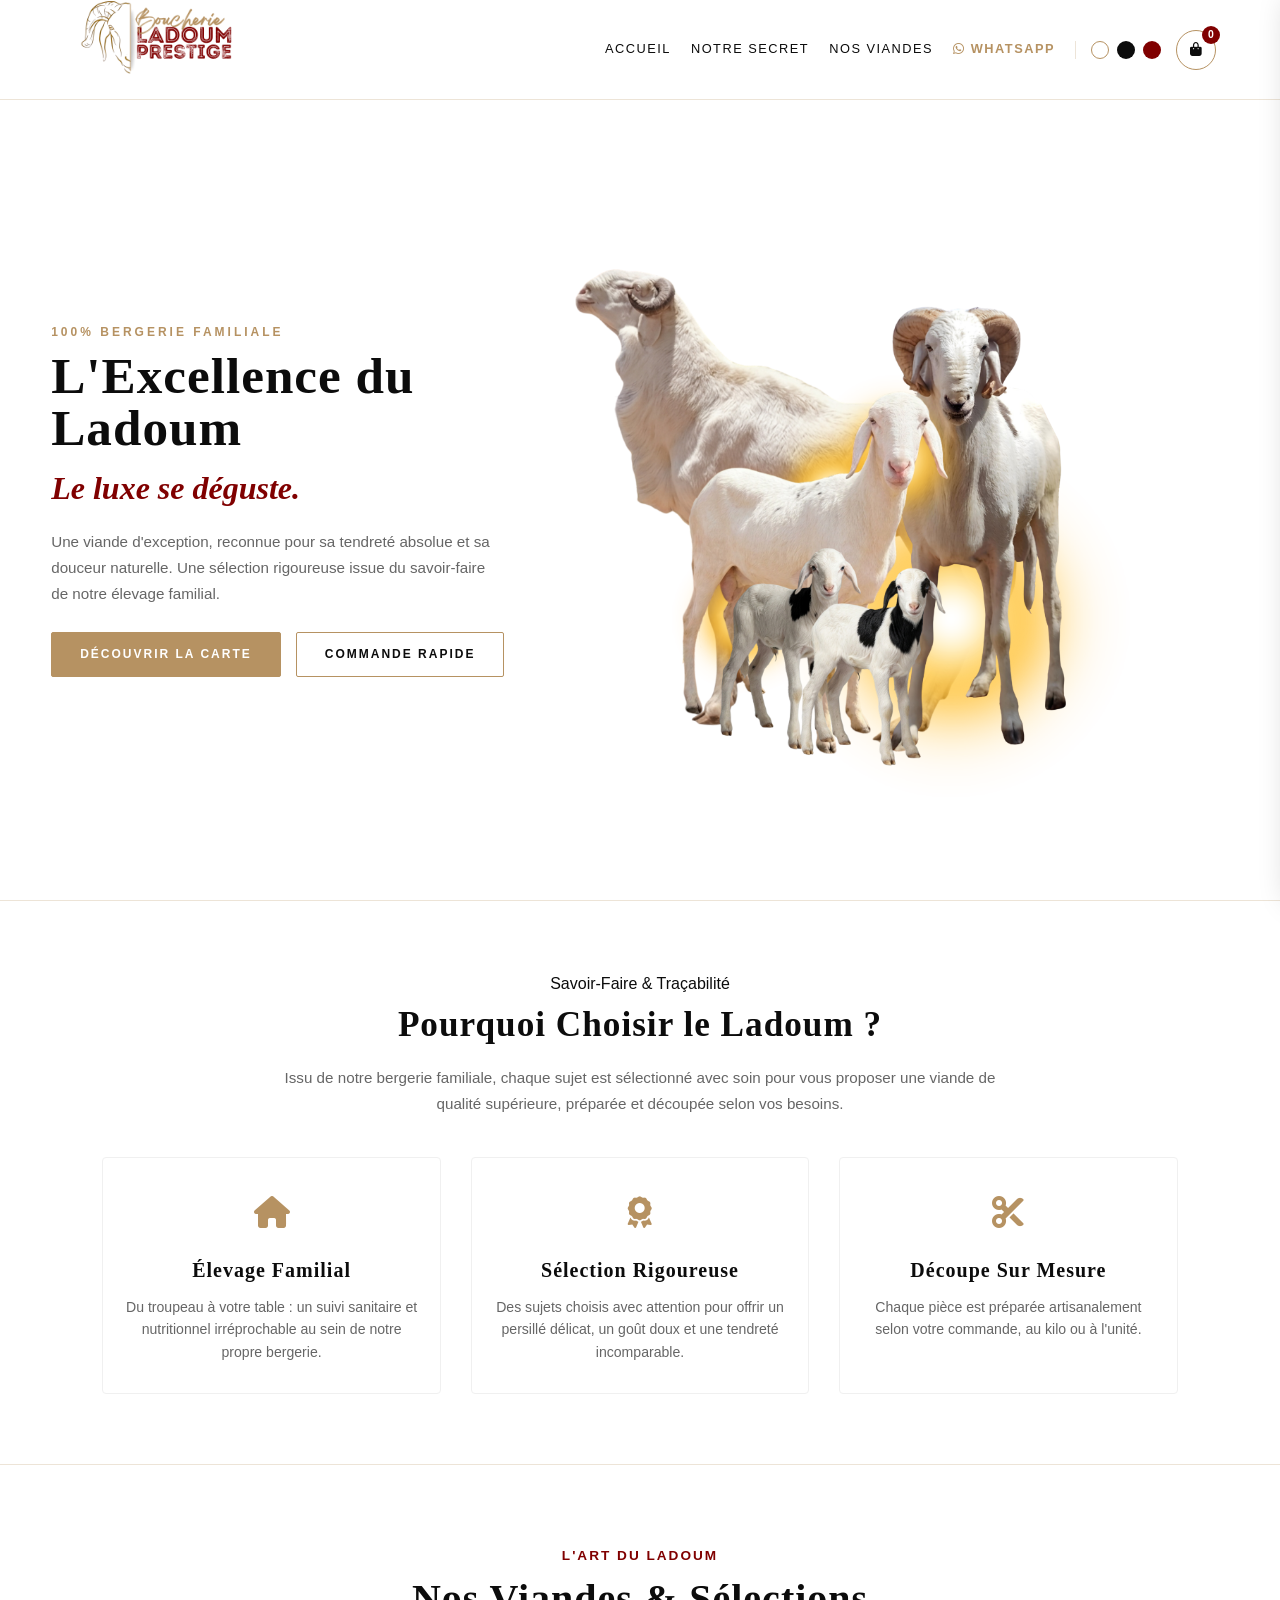
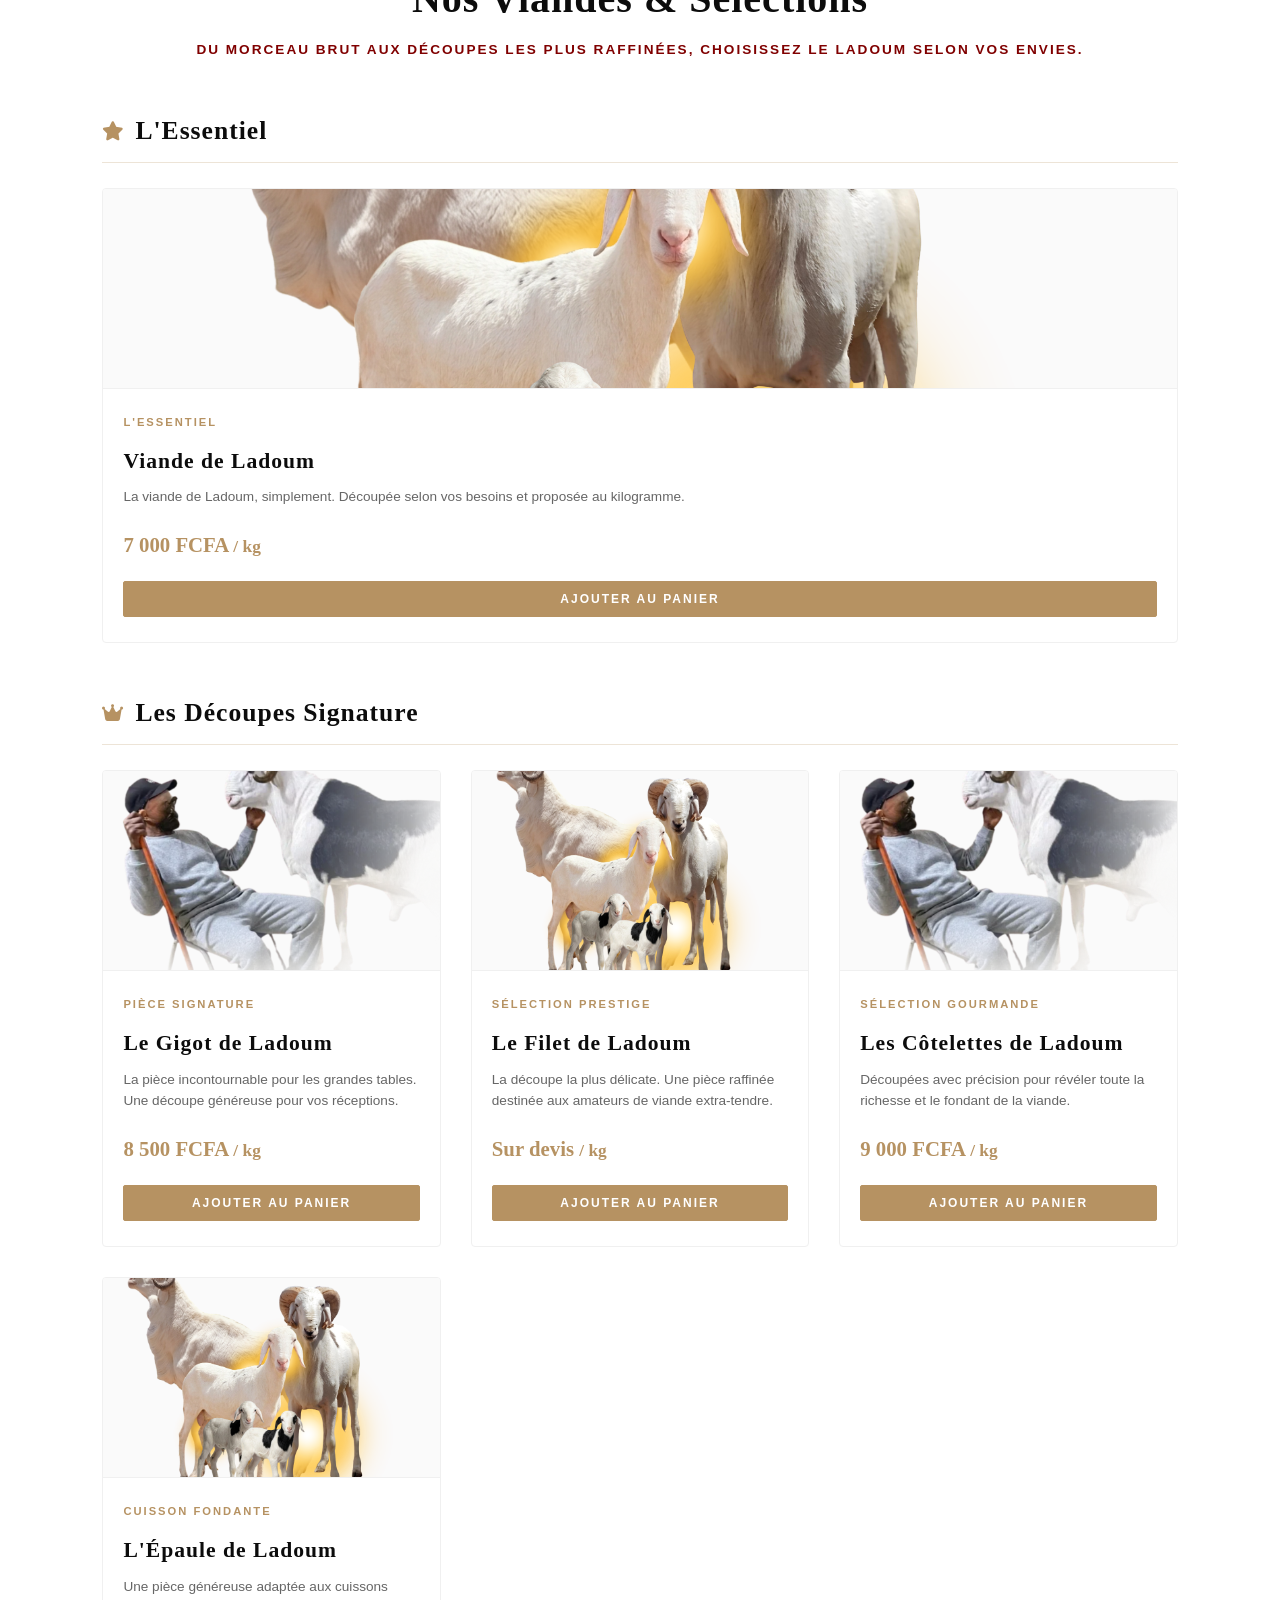
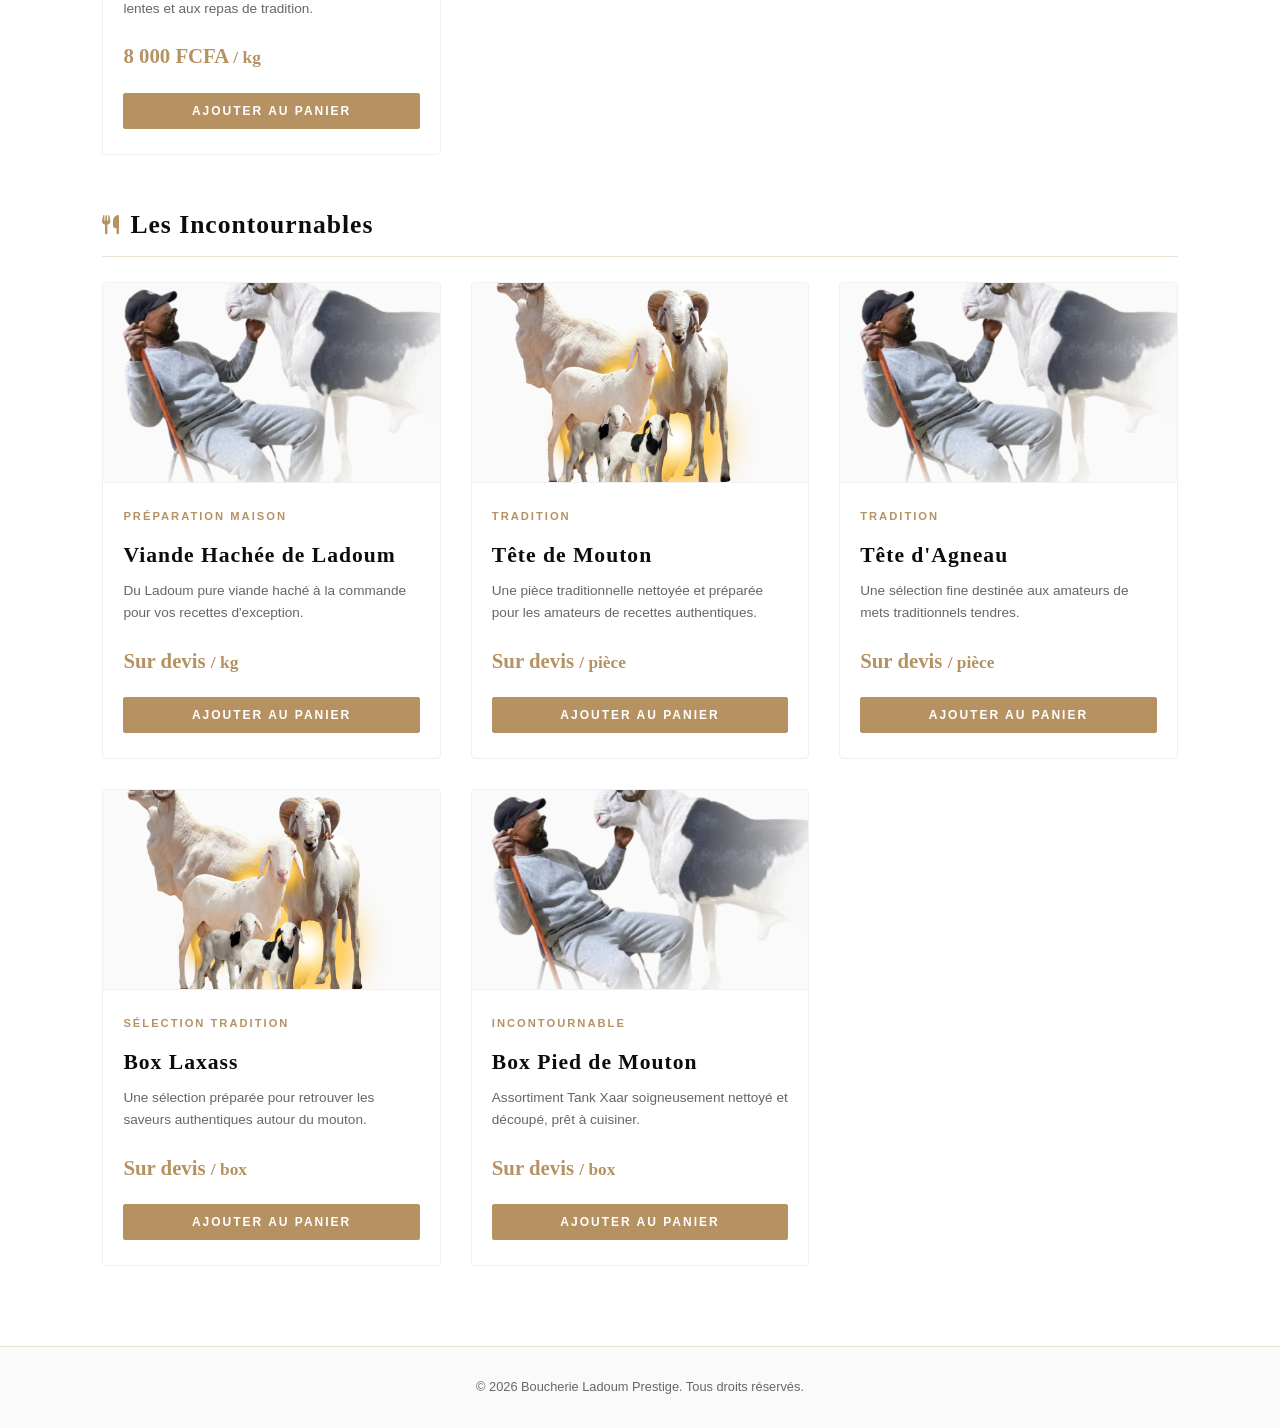
==== index.html @ d67254c7 "Refonte catalogue produits, panier hybride kg/unite et section preuve" ====
<!DOCTYPE html>
<html lang="fr" data-theme="light">
<head>
    <meta charset="UTF-8">
    <meta name="viewport" content="width=device-width, initial-scale=1.0">
    <title>Boucherie Ladoum Prestige | Boucherie d'Exception</title>
    <link rel="stylesheet" href="style.css">
    <link rel="stylesheet" href="https://cdnjs.cloudflare.com/ajax/libs/font-awesome/6.4.0/css/all.min.css">
</head>
<body>

    <!-- Header Fixe -->
    <header>
        <div class="logo">
            <a href="#accueil">
                <img src="./img/logo_fond_blanc.png" alt="Boucherie Ladoum Prestige" id="site-logo" class="logo-img">
            </a>
        </div>
        
        <nav>
            <a href="#accueil">Accueil</a>
            <a href="secret-excellence.html">Notre Secret</a>
            <a href="#decoupes">Nos Viandes</a>
            <a href="https://wa.me/221776518802" class="nav-wa" target="_blank"><i class="fab fa-whatsapp"></i> WhatsApp</a>
            
            <div class="theme-switcher">
                <span class="theme-dot dot-light active" onclick="setTheme('light')" title="Thème Clair"></span>
                <span class="theme-dot dot-dark" onclick="setTheme('dark')" title="Thème Sombre"></span>
                <span class="theme-dot dot-red" onclick="setTheme('red')" title="Thème Bordeaux Prestige"></span>
            </div>

            <button class="cart-trigger" onclick="toggleCart()" title="Voir le panier">
                <i class="fas fa-shopping-bag"></i>
                <span class="cart-badge" id="cart-badge">0</span>
            </button>
        </nav>
    </header>

    <!-- Hero Banner -->
    <section id="accueil" class="hero">
        <div class="hero-content">
            <p class="label-prestige">100% Bergerie Familiale</p>
            <h1>L'Excellence du Ladoum</h1>
            <p class="tagline">Le luxe se déguste.</p>
            <p class="description">Une viande d'exception, reconnue pour sa tendreté absolue et sa douceur naturelle. Une sélection rigoureuse issue du savoir-faire de notre élevage familial.</p>
            <div class="cta-group">
                <a href="#decoupes" class="btn-gold">Découvrir la carte</a>
                <a href="https://wa.me/221776518802" target="_blank" class="btn-outline">Commande rapide</a>
            </div>
        </div>
        
        <div class="hero-image-wrapper">
            <img src="./img/1.png" alt="Boucherie Ladoum Prestige" class="hero-ladoum-img">
        </div>
    </section>

    <!-- BLOC PREUVE & CONFIANCE : Pourquoi choisir le Ladoum ? -->
    <section class="why-ladoum-section">
        <div class="why-header">
            <p class="label-prestige">Savoir-Faire & Traçabilité</p>
            <h2>Pourquoi Choisir le Ladoum ?</h2>
            <p class="why-intro">Issu de notre bergerie familiale, chaque sujet est sélectionné avec soin pour vous proposer une viande de qualité supérieure, préparée et découpée selon vos besoins.</p>
        </div>

        <div class="why-grid">
            <div class="why-card">
                <div class="why-icon"><i class="fas fa-home"></i></div>
                <h3>Élevage Familial</h3>
                <p>Du troupeau à votre table : un suivi sanitaire et nutritionnel irréprochable au sein de notre propre bergerie.</p>
            </div>

            <div class="why-card">
                <div class="why-icon"><i class="fas fa-award"></i></div>
                <h3>Sélection Rigoureuse</h3>
                <p>Des sujets choisis avec attention pour offrir un persillé délicat, un goût doux et une tendreté incomparable.</p>
            </div>

            <div class="why-card">
                <div class="why-icon"><i class="fas fa-cut"></i></div>
                <h3>Découpe Sur Mesure</h3>
                <p>Chaque pièce est préparée artisanalement selon votre commande, au kilo ou à l'unité.</p>
            </div>
        </div>
    </section>

    <!-- SECTION PRODUITS RESTRUCTURÉE (10 Articles / 3 Catégories) -->
    <section id="decoupes" class="products">
        <div class="products-header">
            <p>L'Art du Ladoum</p>
            <h2>Nos Viandes & Sélections</h2>
            <p class="products-subintro">Du morceau brut aux découpes les plus raffinées, choisissez le Ladoum selon vos envies.</p>
        </div>
        
        <!-- CATÉGORIE 1: L'ESSENTIEL -->
        <div class="category-block">
            <h3 class="category-title"><i class="fas fa-star gold-icon-sm"></i> L'Essentiel</h3>
            <div class="grid-products">
                <div class="product-card" data-id="1">
                    <div class="product-img-wrapper">
                        <img src="./img/1.png" alt="Viande de Ladoum au Kilogramme" class="product-img">
                    </div>
                    <div class="product-card-body">
                        <div class="badge">L'Essentiel</div>
                        <h3>Viande de Ladoum</h3>
                        <p>La viande de Ladoum, simplement. Découpée selon vos besoins et proposée au kilogramme.</p>
                        <span class="price">7 000 FCFA <small>/ kg</small></span>
                        <button onclick="addToCart('Viande de Ladoum au Kg', 7000, 'kg')" class="btn-card">Ajouter au panier</button>
                    </div>
                </div>
            </div>
        </div>

        <!-- CATÉGORIE 2: LES DÉCOUPES SIGNATURE -->
        <div class="category-block">
            <h3 class="category-title"><i class="fas fa-crown gold-icon-sm"></i> Les Découpes Signature</h3>
            <div class="grid-products">
                <div class="product-card" data-id="2">
                    <div class="product-img-wrapper">
                        <img src="./img/propos1.png" alt="Le Gigot de Ladoum" class="product-img">
                    </div>
                    <div class="product-card-body">
                        <div class="badge">Pièce Signature</div>
                        <h3>Le Gigot de Ladoum</h3>
                        <p>La pièce incontournable pour les grandes tables. Une découpe généreuse pour vos réceptions.</p>
                        <span class="price">8 500 FCFA <small>/ kg</small></span>
                        <button onclick="addToCart('Le Gigot de Ladoum', 8500, 'kg')" class="btn-card">Ajouter au panier</button>
                    </div>
                </div>

                <div class="product-card" data-id="3">
                    <div class="product-img-wrapper">
                        <img src="./img/1.png" alt="Le Filet de Ladoum" class="product-img">
                    </div>
                    <div class="product-card-body">
                        <div class="badge">Sélection Prestige</div>
                        <h3>Le Filet de Ladoum</h3>
                        <p>La découpe la plus délicate. Une pièce raffinée destinée aux amateurs de viande extra-tendre.</p>
                        <span class="price">Sur devis <small>/ kg</small></span>
                        <button onclick="addToCart('Le Filet de Ladoum', 0, 'kg')" class="btn-card">Ajouter au panier</button>
                    </div>
                </div>

                <div class="product-card" data-id="4">
                    <div class="product-img-wrapper">
                        <img src="./img/propos1.png" alt="Les Côtelettes de Ladoum" class="product-img">
                    </div>
                    <div class="product-card-body">
                        <div class="badge">Sélection Gourmande</div>
                        <h3>Les Côtelettes de Ladoum</h3>
                        <p>Découpées avec précision pour révéler toute la richesse et le fondant de la viande.</p>
                        <span class="price">9 000 FCFA <small>/ kg</small></span>
                        <button onclick="addToCart('Les Côtelettes de Ladoum', 9000, 'kg')" class="btn-card">Ajouter au panier</button>
                    </div>
                </div>

                <div class="product-card" data-id="5">
                    <div class="product-img-wrapper">
                        <img src="./img/1.png" alt="L'Épaule de Ladoum" class="product-img">
                    </div>
                    <div class="product-card-body">
                        <div class="badge">Cuisson Fondante</div>
                        <h3>L'Épaule de Ladoum</h3>
                        <p>Une pièce généreuse adaptée aux cuissons lentes et aux repas de tradition.</p>
                        <span class="price">8 000 FCFA <small>/ kg</small></span>
                        <button onclick="addToCart('L\'Épaule de Ladoum', 8000, 'kg')" class="btn-card">Ajouter au panier</button>
                    </div>
                </div>
            </div>
        </div>

        <!-- CATÉGORIE 3: LES INCONTOURNABLES -->
        <div class="category-block">
            <h3 class="category-title"><i class="fas fa-utensils gold-icon-sm"></i> Les Incontournables</h3>
            <div class="grid-products">
                <div class="product-card" data-id="6">
                    <div class="product-img-wrapper">
                        <img src="./img/propos1.png" alt="Viande Hachée de Ladoum" class="product-img">
                    </div>
                    <div class="product-card-body">
                        <div class="badge">Préparation Maison</div>
                        <h3>Viande Hachée de Ladoum</h3>
                        <p>Du Ladoum pure viande haché à la commande pour vos recettes d'exception.</p>
                        <span class="price">Sur devis <small>/ kg</small></span>
                        <button onclick="addToCart('Viande Hachée de Ladoum', 0, 'kg')" class="btn-card">Ajouter au panier</button>
                    </div>
                </div>

                <div class="product-card" data-id="7">
                    <div class="product-img-wrapper">
                        <img src="./img/1.png" alt="Tête de Mouton" class="product-img">
                    </div>
                    <div class="product-card-body">
                        <div class="badge">Tradition</div>
                        <h3>Tête de Mouton</h3>
                        <p>Une pièce traditionnelle nettoyée et préparée pour les amateurs de recettes authentiques.</p>
                        <span class="price">Sur devis <small>/ pièce</small></span>
                        <button onclick="addToCart('Tête de Mouton', 0, 'unit')" class="btn-card">Ajouter au panier</button>
                    </div>
                </div>

                <div class="product-card" data-id="8">
                    <div class="product-img-wrapper">
                        <img src="./img/propos1.png" alt="Tête d'Agneau" class="product-img">
                    </div>
                    <div class="product-card-body">
                        <div class="badge">Tradition</div>
                        <h3>Tête d'Agneau</h3>
                        <p>Une sélection fine destinée aux amateurs de mets traditionnels tendres.</p>
                        <span class="price">Sur devis <small>/ pièce</small></span>
                        <button onclick="addToCart('Tête d\'Agneau', 0, 'unit')" class="btn-card">Ajouter au panier</button>
                    </div>
                </div>

                <div class="product-card" data-id="9">
                    <div class="product-img-wrapper">
                        <img src="./img/1.png" alt="Box Laxass" class="product-img">
                    </div>
                    <div class="product-card-body">
                        <div class="badge">Sélection Tradition</div>
                        <h3>Box Laxass</h3>
                        <p>Une sélection préparée pour retrouver les saveurs authentiques autour du mouton.</p>
                        <span class="price">Sur devis <small>/ box</small></span>
                        <button onclick="addToCart('Box Laxass', 0, 'unit')" class="btn-card">Ajouter au panier</button>
                    </div>
                </div>

                <div class="product-card" data-id="10">
                    <div class="product-img-wrapper">
                        <img src="./img/propos1.png" alt="Box Pied de Mouton - Tank Xaar" class="product-img">
                    </div>
                    <div class="product-card-body">
                        <div class="badge">Incontournable</div>
                        <h3>Box Pied de Mouton</h3>
                        <p>Assortiment Tank Xaar soigneusement nettoyé et découpé, prêt à cuisiner.</p>
                        <span class="price">Sur devis <small>/ box</small></span>
                        <button onclick="addToCart('Box Pied de Mouton (Tank Xaar)', 0, 'unit')" class="btn-card">Ajouter au panier</button>
                    </div>
                </div>
            </div>
        </div>
    </section>

    <!-- Drawer Panier -->
    <div class="cart-overlay" id="cart-overlay" onclick="toggleCart()"></div>
    <aside class="cart-drawer" id="cart-drawer">
        <div class="cart-drawer-header">
            <h3><i class="fas fa-shopping-bag"></i> Votre Sélection</h3>
            <button class="close-drawer" onclick="toggleCart()">&times;</button>
        </div>

        <div class="cart-drawer-body" id="cart-items">
            <p class="empty-cart-msg">Votre panier est actuellement vide.</p>
        </div>

        <div class="cart-drawer-footer">
            <div class="cart-summary">
                <span>Total Estimé</span>
                <strong id="cart-total-price">0 FCFA</strong>
            </div>
            <button class="btn-whatsapp-order" onclick="checkoutWhatsApp()">
                <i class="fab fa-whatsapp"></i> Commander via WhatsApp
            </button>
        </div>
    </aside>

    <!-- Footer -->
    <footer>
        <p>&copy; 2026 Boucherie Ladoum Prestige. Tous droits réservés.</p>
    </footer>

    <script src="script.js"></script>
</body>
</html>
---- style.css ----
/* Palette dynamique Ladoum Prestige */
:root {
    --bg-color: #ffffff;
    --text-color: #0c0c0c;
    --text-muted: #666666;
    --accent-gold: #b69262;
    --accent-rouge: #800000;
    
    --card-bg: #ffffff;
    --card-border: #f0f0f0;
    --card-shadow: rgba(128, 0, 0, 0.15);
    
    /* Styles HOVER sur Fond Blanc : ROUGE & BLANC */
    --hover-card-bg: #800000;
    --hover-card-text: #ffffff;
    --hover-card-muted: #f0e6e6;
    --hover-card-border: #b69262;
    --hover-btn-bg: #800000;          /* Bouton Rouge au survol */
    --hover-btn-text: #ffffff;        /* Écriture Blanche au survol */
    --hover-btn-border: #800000;      /* Bordure Rouge */
    
    --section-sublabel: #800000;      /* "Une Sélection Unique" en Rouge */
    
    --header-border: rgba(182, 146, 98, 0.25);
    --footer-bg: #fafafa;
}

/* THÈME SOMBRE (Fond Noir) */
[data-theme="dark"] {
    --bg-color: #0c0c0c;
    --text-color: #ffffff;
    --text-muted: #aaaaaa;
    
    --card-bg: #141414;
    --card-border: rgba(182, 146, 98, 0.3);
    --card-shadow: rgba(182, 146, 98, 0.3);
    
    /* Styles HOVER sur Fond Noir */
    --hover-card-bg: #b69262;
    --hover-card-text: #800000;
    --hover-card-muted: #4a0000;
    --hover-card-border: #ffffff;
    --hover-btn-bg: #800000;
    --hover-btn-text: #ffffff;
    --hover-btn-border: #800000;
    
    --section-sublabel: #b69262;
    
    --header-border: rgba(182, 146, 98, 0.3);
    --footer-bg: #050505;
}

/* THÈME BORDEAUX PRESTIGE (Fond Rouge) */
[data-theme="red"] {
    --bg-color: #4a0000;
    --text-color: #ffffff;
    --text-muted: #e0d0d0;
    
    --card-bg: #5c0000;
    --card-border: rgba(182, 146, 98, 0.5);
    --card-shadow: rgba(0, 0, 0, 0.5);
    
    /* Styles HOVER sur Fond Bordeaux */
    --hover-card-bg: #0c0c0c;
    --hover-card-text: #b69262;
    --hover-card-muted: #ffffff;
    --hover-card-border: #b69262;
    --hover-btn-bg: #b69262;
    --hover-btn-text: #0c0c0c;
    --hover-btn-border: #b69262;
    
    --section-sublabel: #b69262;
    
    --header-border: rgba(182, 146, 98, 0.5);
    --footer-bg: #330000;
}

@import url('https://fonts.googleapis.com/css2?family=Cormorant+Garamond:wght@500;600;700&family=Montserrat:wght@300;400;500;600&display=swap');

* {
    margin: 0;
    padding: 0;
    box-sizing: border-box;
    transition: background-color 0.35s ease, color 0.35s ease, border-color 0.35s ease, transform 0.35s ease, box-shadow 0.35s ease;
}

body {
    background-color: var(--bg-color);
    color: var(--text-color);
    font-family: 'Montserrat', sans-serif;
    line-height: 1.6;
    overflow-x: hidden;
}

/* Typographie */
h1, h2, h3, .brand-title {
    font-family: 'Cormorant Garamond', serif;
    letter-spacing: 1px;
}

/* Header Compact & Ajusté */
header {
    display: flex;
    justify-content: space-between;
    align-items: center;
    padding: 10px 5%;
    height: 100px;
    background-color: var(--bg-color);
    border-bottom: 1px solid var(--header-border);
    position: sticky;
    top: 0;
    z-index: 100;
}

.logo {
    display: flex;
    align-items: center;
}

.logo-img {
    height: 200px;
    width: auto;
    object-fit: contain;
    transition: opacity 0.3s ease;
}

nav {
    display: flex;
    align-items: center;
}

nav a {
    color: var(--text-color);
    text-decoration: none;
    margin-left: 20px;
    font-size: 0.8rem;
    font-weight: 500;
    text-transform: uppercase;
    letter-spacing: 1.5px;
}

nav a:hover {
    color: var(--accent-rouge);
}

.nav-wa {
    color: var(--accent-gold) !important;
    font-weight: 600 !important;
}

/* Sélecteur de Thème */
.theme-switcher {
    display: flex;
    align-items: center;
    gap: 8px;
    margin-left: 20px;
    padding-left: 15px;
    border-left: 1px solid var(--header-border);
}

.theme-dot {
    width: 18px;
    height: 18px;
    border-radius: 50%;
    cursor: pointer;
    border: 2px solid transparent;
}

.theme-dot:hover {
    transform: scale(1.3);
    box-shadow: 0 0 8px var(--accent-gold);
}

.theme-dot.active {
    border-color: var(--accent-gold);
}

.dot-light { background-color: #ffffff; border: 1px solid #ccc; }
.dot-dark { background-color: #0c0c0c; }
.dot-red { background-color: #800000; }

/* HERO SECTION */
.hero {
    display: flex;
    align-items: center;
    justify-content: space-between;
    padding: 0 4%;
    width: 100%;
    height: calc(100vh - 100px);
    max-width: 1600px;
    margin: 0 auto;
    gap: 20px;
    overflow: hidden;
}

.hero-content {
    flex: 0.9;
    text-align: left;
    z-index: 2;
}

.hero .label-prestige {
    color: var(--accent-gold);
    font-size: 0.75rem;
    text-transform: uppercase;
    letter-spacing: 3px;
    font-weight: 600;
    margin-bottom: 8px;
}

.hero h1 {
    color: var(--text-color);
    font-size: 3.2rem;
    line-height: 1;
    margin-bottom: 10px;
}

.tagline {
    color: #800000 !important;
    font-family: 'Cormorant Garamond', serif;
    font-size: 2rem;
    font-style: italic;
    font-weight: 600;
    margin-bottom: 15px;
}

.description {
    color: var(--text-muted);
    font-size: 0.95rem;
    font-weight: 300;
    max-width: 620px;
    margin-bottom: 25px;
    line-height: 1.7;
}

/* CTA Group */
.cta-group {
    display: flex;
    justify-content: flex-start;
    align-items: center;
    gap: 15px;
    flex-wrap: nowrap;
}

.btn-gold, .btn-outline {
    white-space: nowrap;
    display: inline-flex;
    align-items: center;
    justify-content: center;
}

.btn-gold {
    background-color: var(--accent-gold);
    color: #ffffff;
    padding: 12px 28px;
    text-decoration: none;
    font-size: 0.75rem;
    font-weight: 600;
    text-transform: uppercase;
    letter-spacing: 2px;
    border-radius: 2px;
    border: 1px solid var(--accent-gold);
}

.btn-gold:hover {
    background-color: var(--hover-btn-bg);
    color: var(--hover-btn-text);
    border-color: var(--hover-btn-border);
    transform: translateY(-2px);
}

.btn-outline {
    background-color: transparent;
    color: var(--text-color);
    padding: 12px 28px;
    text-decoration: none;
    font-size: 0.75rem;
    font-weight: 600;
    text-transform: uppercase;
    letter-spacing: 2px;
    border-radius: 2px;
    border: 1px solid var(--accent-gold);
}

.btn-outline:hover {
    background-color: var(--hover-btn-bg);
    color: var(--hover-btn-text);
    border-color: var(--hover-btn-border);
    transform: translateY(-2px);
}

/* IMAGE DU LADOUM MAXIMISÉE */
.hero-image-wrapper {
    flex: 1.6;
    height: 100%;
    display: flex;
    justify-content: flex-end;
    align-items: center;
}

.hero-ladoum-img {
    width: 100%;
    max-width: 1100px;
    max-height: 200vh;
    object-fit: contain;
    border-radius: 4px;
    transition: transform 0.4s ease;
}

.hero-image-wrapper:hover .hero-ladoum-img {
    transform: scale(1.02);
}

/* Grille des Produits */
.products {
    padding: 80px 8%;
}

.products-header {
    text-align: center;
    margin-bottom: 50px;
}

.products-header h2 {
    font-size: 2.5rem;
    color: var(--text-color);
}

.products-header p {
    color: var(--section-sublabel);
    font-size: 0.85rem;
    letter-spacing: 2px;
    text-transform: uppercase;
    font-weight: 600;
}

.grid-products {
    display: grid;
    grid-template-columns: repeat(auto-fit, minmax(300px, 1fr));
    gap: 30px;
}

.product-card {
    background-color: var(--card-bg);
    border: 1px solid var(--card-border);
    padding: 30px 25px;
    border-radius: 4px;
    position: relative;
}

.badge {
    color: var(--accent-gold);
    font-size: 0.7rem;
    text-transform: uppercase;
    letter-spacing: 2px;
    font-weight: 600;
    margin-bottom: 12px;
}

.product-card h3 {
    font-size: 1.6rem;
    color: var(--text-color);
    margin-bottom: 8px;
}

.product-card p {
    color: var(--text-muted);
    font-size: 0.85rem;
    margin-bottom: 20px;
}

.price {
    display: block;
    color: var(--accent-gold);
    font-family: 'Cormorant Garamond', serif;
    font-size: 1.3rem;
    font-weight: 700;
    margin-bottom: 20px;
}

.btn-card {
    display: block;
    text-align: center;
    background-color: var(--accent-gold);
    color: #ffffff;
    text-decoration: none;
    padding: 10px;
    font-size: 0.75rem;
    font-weight: 600;
    text-transform: uppercase;
    letter-spacing: 2px;
    border-radius: 2px;
    border: 1px solid var(--accent-gold);
}

/* Effets Hover sur les cartes */
.product-card:hover {
    background-color: var(--hover-card-bg);
    border-color: var(--hover-card-border);
    transform: translateY(-6px);
    box-shadow: 0 12px 25px var(--card-shadow);
}

.product-card:hover h3,
.product-card:hover p,
.product-card:hover .badge {
    color: var(--hover-card-text);
}

.product-card:hover .price {
    color: var(--hover-card-border);
}

.product-card:hover .btn-card {
    background-color: var(--hover-btn-bg);
    color: var(--hover-btn-text);
    border-color: var(--hover-btn-border);
}

/* Footer */
footer {
    text-align: center;
    padding: 30px 20px;
    background-color: var(--footer-bg);
    border-top: 1px solid var(--header-border);
    color: var(--text-muted);
    font-size: 0.8rem;
}

/* ==========================================
   OPTIMISATION RESPONSIVE MOBILE
   ========================================== */
@media (max-width: 900px) {
    header {
        height: auto;
        min-height: 80px;
        padding: 10px 4%;
        flex-direction: column;
        gap: 10px;
    }

    .logo-img {
        height: 120px; /* Taille adaptée pour écran mobile */
    }

    nav {
        flex-wrap: wrap;
        justify-content: center;
        gap: 10px;
    }

    nav a {
        margin-left: 8px;
        margin-right: 8px;
        font-size: 0.75rem;
    }

    .theme-switcher {
        margin-left: 0;
        padding-left: 0;
        border-left: none;
        margin-top: 5px;
    }

    .hero {
        flex-direction: column-reverse;
        height: auto;
        min-height: auto;
        padding: 30px 5%;
        gap: 25px;
    }

    .hero-content {
        text-align: center;
        width: 100%;
    }

    .hero h1 {
        font-size: 2.2rem;
    }

    .tagline {
        font-size: 1.5rem;
    }

    .description {
        font-size: 0.85rem;
        margin-left: auto;
        margin-right: auto;
    }

    .cta-group {
        justify-content: center;
        flex-direction: column;
        width: 100%;
        gap: 10px;
    }

    .btn-gold, .btn-outline {
        width: 100%;
        padding: 12px 15px;
        text-align: center;
    }

    .hero-image-wrapper {
        width: 100%;
        justify-content: center;
    }

    .hero-ladoum-img {
        max-width: 100%;
        max-height: 45vh;
    }

    .products {
        padding: 40px 5%;
    }

    .products-header h2 {
        font-size: 1.8rem;
    }

    .grid-products {
        grid-template-columns: 1fr;
        gap: 20px;
    }
}

/* Bouton Panier dans le Header */
.cart-trigger {
    background: transparent;
    border: 1px solid var(--accent-gold);
    color: var(--text-color);
    width: 40px;
    height: 40px;
    border-radius: 50%;
    cursor: pointer;
    position: relative;
    display: flex;
    align-items: center;
    justify-content: center;
    margin-left: 15px;
    transition: all 0.3s ease;
}

.cart-trigger:hover {
    background-color: var(--accent-gold);
    color: #ffffff;
}

.cart-badge {
    position: absolute;
    top: -5px;
    right: -5px;
    background-color: var(--accent-rouge);
    color: #ffffff;
    font-size: 0.65rem;
    font-weight: 700;
    width: 18px;
    height: 18px;
    border-radius: 50%;
    display: flex;
    align-items: center;
    justify-content: center;
}

/* Tiroir de Panier (Drawer) */
.cart-overlay {
    position: fixed;
    top: 0;
    left: 0;
    width: 100vw;
    height: 100vh;
    background: rgba(0, 0, 0, 0.6);
    backdrop-filter: blur(3px);
    z-index: 200;
    opacity: 0;
    visibility: hidden;
    transition: all 0.3s ease;
}

.cart-overlay.active {
    opacity: 1;
    visibility: visible;
}

.cart-drawer {
    position: fixed;
    top: 0;
    right: -400px;
    width: 380px;
    max-width: 90vw;
    height: 100vh;
    background-color: var(--bg-color);
    border-left: 1px solid var(--header-border);
    z-index: 201;
    display: flex;
    flex-direction: column;
    transition: right 0.35s cubic-bezier(0.4, 0, 0.2, 1);
    box-shadow: -10px 0 30px rgba(0, 0, 0, 0.2);
}

.cart-drawer.open {
    right: 0;
}

.cart-drawer-header {
    padding: 20px;
    border-bottom: 1px solid var(--header-border);
    display: flex;
    justify-content: space-between;
    align-items: center;
}

.cart-drawer-header h3 {
    font-size: 1.2rem;
    color: var(--text-color);
}

.close-drawer {
    background: none;
    border: none;
    font-size: 1.8rem;
    color: var(--text-color);
    cursor: pointer;
}

.cart-drawer-body {
    flex: 1;
    padding: 20px;
    overflow-y: auto;
}

.empty-cart-msg {
    text-align: center;
    color: var(--text-muted);
    font-size: 0.9rem;
    margin-top: 50px;
}

/* Éléments du Panier & Choix des Kilos */
.cart-item {
    display: flex;
    flex-direction: column;
    padding: 15px 0;
    border-bottom: 1px solid var(--card-border);
    gap: 8px;
}

.cart-item-header {
    display: flex;
    justify-content: space-between;
    align-items: center;
}

.cart-item-title {
    font-weight: 600;
    font-size: 0.95rem;
    color: var(--text-color);
}

.cart-item-remove {
    background: none;
    border: none;
    color: var(--accent-rouge);
    cursor: pointer;
    font-size: 0.85rem;
}

.cart-item-controls {
    display: flex;
    justify-content: space-between;
    align-items: center;
    margin-top: 5px;
}

.kilo-picker {
    display: flex;
    align-items: center;
    border: 1px solid var(--accent-gold);
    border-radius: 2px;
}

.kilo-btn {
    background: transparent;
    border: none;
    color: var(--text-color);
    width: 28px;
    height: 28px;
    cursor: pointer;
    font-weight: 600;
}

.kilo-value {
    padding: 0 8px;
    font-size: 0.85rem;
    font-weight: 600;
}

.cart-item-subtotal {
    font-family: 'Cormorant Garamond', serif;
    font-weight: 700;
    font-size: 1.1rem;
    color: var(--accent-gold);
}

/* Pied du Panier & WhatsApp */
.cart-drawer-footer {
    padding: 20px;
    border-top: 1px solid var(--header-border);
    background-color: var(--card-bg);
}

.cart-summary {
    display: flex;
    justify-content: space-between;
    align-items: center;
    margin-bottom: 15px;
    font-size: 1rem;
}

.cart-summary strong {
    font-family: 'Cormorant Garamond', serif;
    font-size: 1.5rem;
    color: var(--accent-gold);
}

.btn-whatsapp-order {
    width: 100%;
    background-color: #25D366;
    color: #ffffff;
    border: none;
    padding: 14px;
    font-size: 0.8rem;
    font-weight: 600;
    text-transform: uppercase;
    letter-spacing: 1.5px;
    border-radius: 2px;
    cursor: pointer;
    display: flex;
    align-items: center;
    justify-content: center;
    gap: 10px;
    transition: background-color 0.3s ease;
}

.btn-whatsapp-order:hover {
    background-color: #1eb854;
}

/* Section À Propos */
.about-section {
    padding: 80px 10%;
    background-color: var(--card-bg);
    border-top: 1px solid var(--header-border);
    border-bottom: 1px solid var(--header-border);
}

.about-container {
    display: flex;
    align-items: center;
    gap: 50px;
    justify-content: space-between;
}

.about-text {
    flex: 1.2;
}

.about-text h2 {
    font-size: 2.2rem;
    margin-bottom: 20px;
    color: var(--text-color);
}

.about-description {
    font-size: 1rem;
    line-height: 1.7;
    color: var(--text-muted);
    margin-bottom: 15px;
}

.about-stats {
    display: flex;
    gap: 30px;
    margin-top: 30px;
    padding-top: 20px;
    border-top: 1px solid var(--card-border);
}

.stat-item {
    display: flex;
    flex-direction: column;
}

.stat-number {
    font-family: 'Cormorant Garamond', serif;
    font-size: 1.8rem;
    font-weight: 700;
    color: var(--accent-gold);
}

.stat-label {
    font-size: 0.8rem;
    color: var(--text-muted);
    text-transform: uppercase;
    letter-spacing: 1px;
}

.about-badge-card {
    flex: 0.8;
    background: linear-gradient(135deg, rgba(212, 175, 55, 0.08) 0%, rgba(139, 0, 0, 0.05) 100%);
    border: 1px solid var(--accent-gold);
    padding: 40px;
    border-radius: 4px;
    text-align: center;
}

.gold-icon {
    font-size: 2.5rem;
    color: var(--accent-gold);
    margin-bottom: 15px;
}

.badge-content h3 {
    font-size: 1.4rem;
    margin-bottom: 10px;
    color: var(--text-color);
}

.badge-content p {
    font-size: 0.9rem;
    color: var(--text-muted);
    line-height: 1.6;
}

/* Responsive Tablette/Mobile */
@media (max-width: 768px) {
    .about-container {
        flex-direction: column;
        gap: 30px;
    }
    .about-stats {
        flex-wrap: wrap;
        gap: 20px;
    }
}

/* BLOC POURQUOI CHOISIR LE LADOUM */
.why-ladoum-section {
    padding: 70px 8%;
    background-color: var(--card-bg);
    border-top: 1px solid var(--header-border);
    border-bottom: 1px solid var(--header-border);
    text-align: center;
}

.why-header h2 {
    font-size: 2.2rem;
    color: var(--text-color);
    margin-bottom: 12px;
}

.why-intro {
    max-width: 750px;
    margin: 0 auto 40px;
    color: var(--text-muted);
    font-size: 0.95rem;
    line-height: 1.7;
}

.why-grid {
    display: grid;
    grid-template-columns: repeat(auto-fit, minmax(280px, 1fr));
    gap: 30px;
}

.why-card {
    padding: 30px 20px;
    border: 1px solid var(--card-border);
    border-radius: 4px;
    background-color: var(--bg-color);
    transition: transform 0.3s ease;
}

.why-card:hover {
    transform: translateY(-5px);
}

.why-icon {
    font-size: 2rem;
    color: var(--accent-gold);
    margin-bottom: 15px;
}

.why-card h3 {
    font-size: 1.25rem;
    margin-bottom: 10px;
    color: var(--text-color);
}

.why-card p {
    font-size: 0.88rem;
    color: var(--text-muted);
    line-height: 1.6;
}

/* STRUCTURATION PAR CATÉGORIES ET CARTES PHOTO */
.products-subintro {
    color: var(--text-muted);
    font-size: 0.95rem;
    margin-top: 8px;
}

.category-block {
    margin-top: 50px;
}

.category-title {
    font-size: 1.6rem;
    color: var(--text-color);
    margin-bottom: 25px;
    display: flex;
    align-items: center;
    gap: 10px;
    border-bottom: 1px solid var(--header-border);
    padding-bottom: 10px;
}

.gold-icon-sm {
    color: var(--accent-gold);
    font-size: 1.2rem;
}

/* CARTE PRODUIT AVEC PHOTO SUPÉRIEURE */
.product-card {
    display: flex;
    flex-direction: column;
    padding: 0 !important;
    overflow: hidden;
}

.product-img-wrapper {
    width: 100%;
    height: 200px;
    overflow: hidden;
    background-color: #fafafa;
    border-bottom: 1px solid var(--card-border);
}

.product-img {
    width: 100%;
    height: 100%;
    object-fit: cover;
    transition: transform 0.4s ease;
}

.product-card:hover .product-img {
    transform: scale(1.05);
}

.product-card-body {
    padding: 25px 20px;
    display: flex;
    flex-direction: column;
    flex: 1;
}

.product-card-body h3 {
    font-size: 1.35rem;
    margin-bottom: 8px;
}

.product-card-body p {
    flex: 1;
}
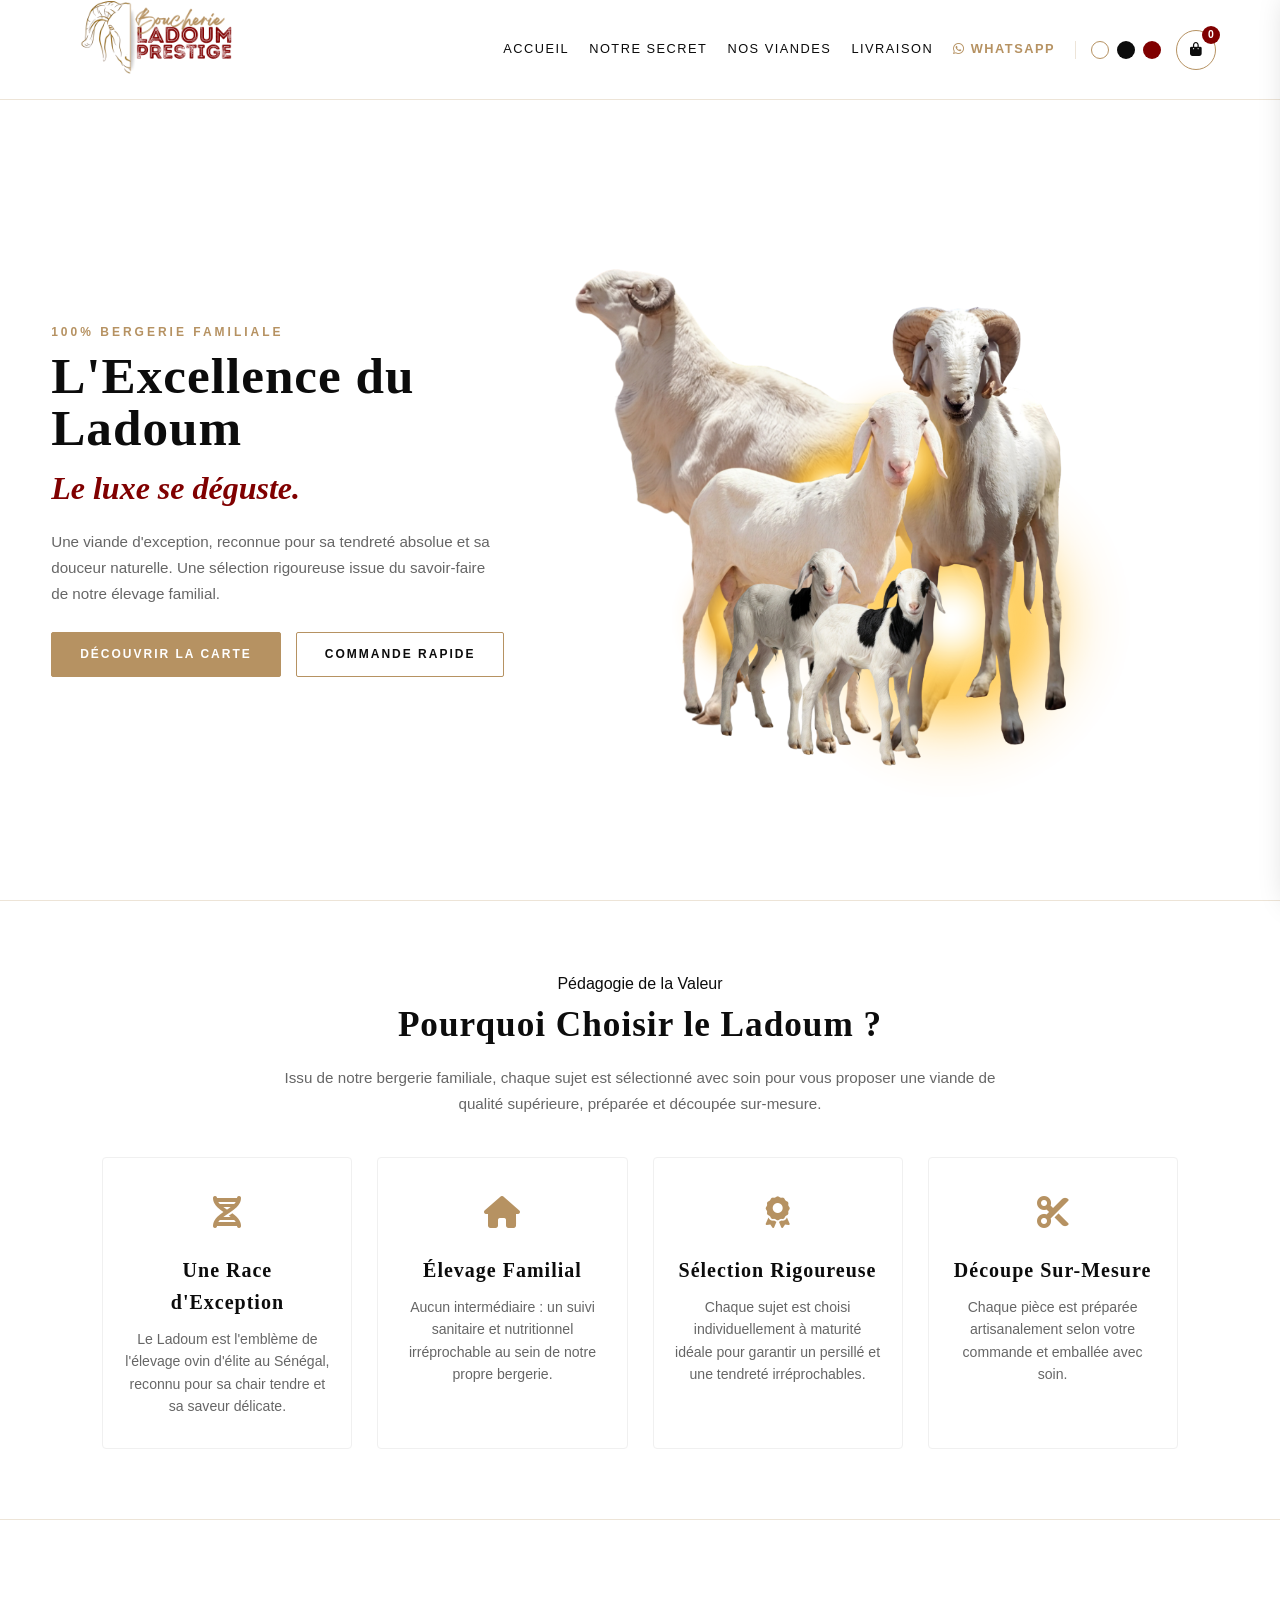
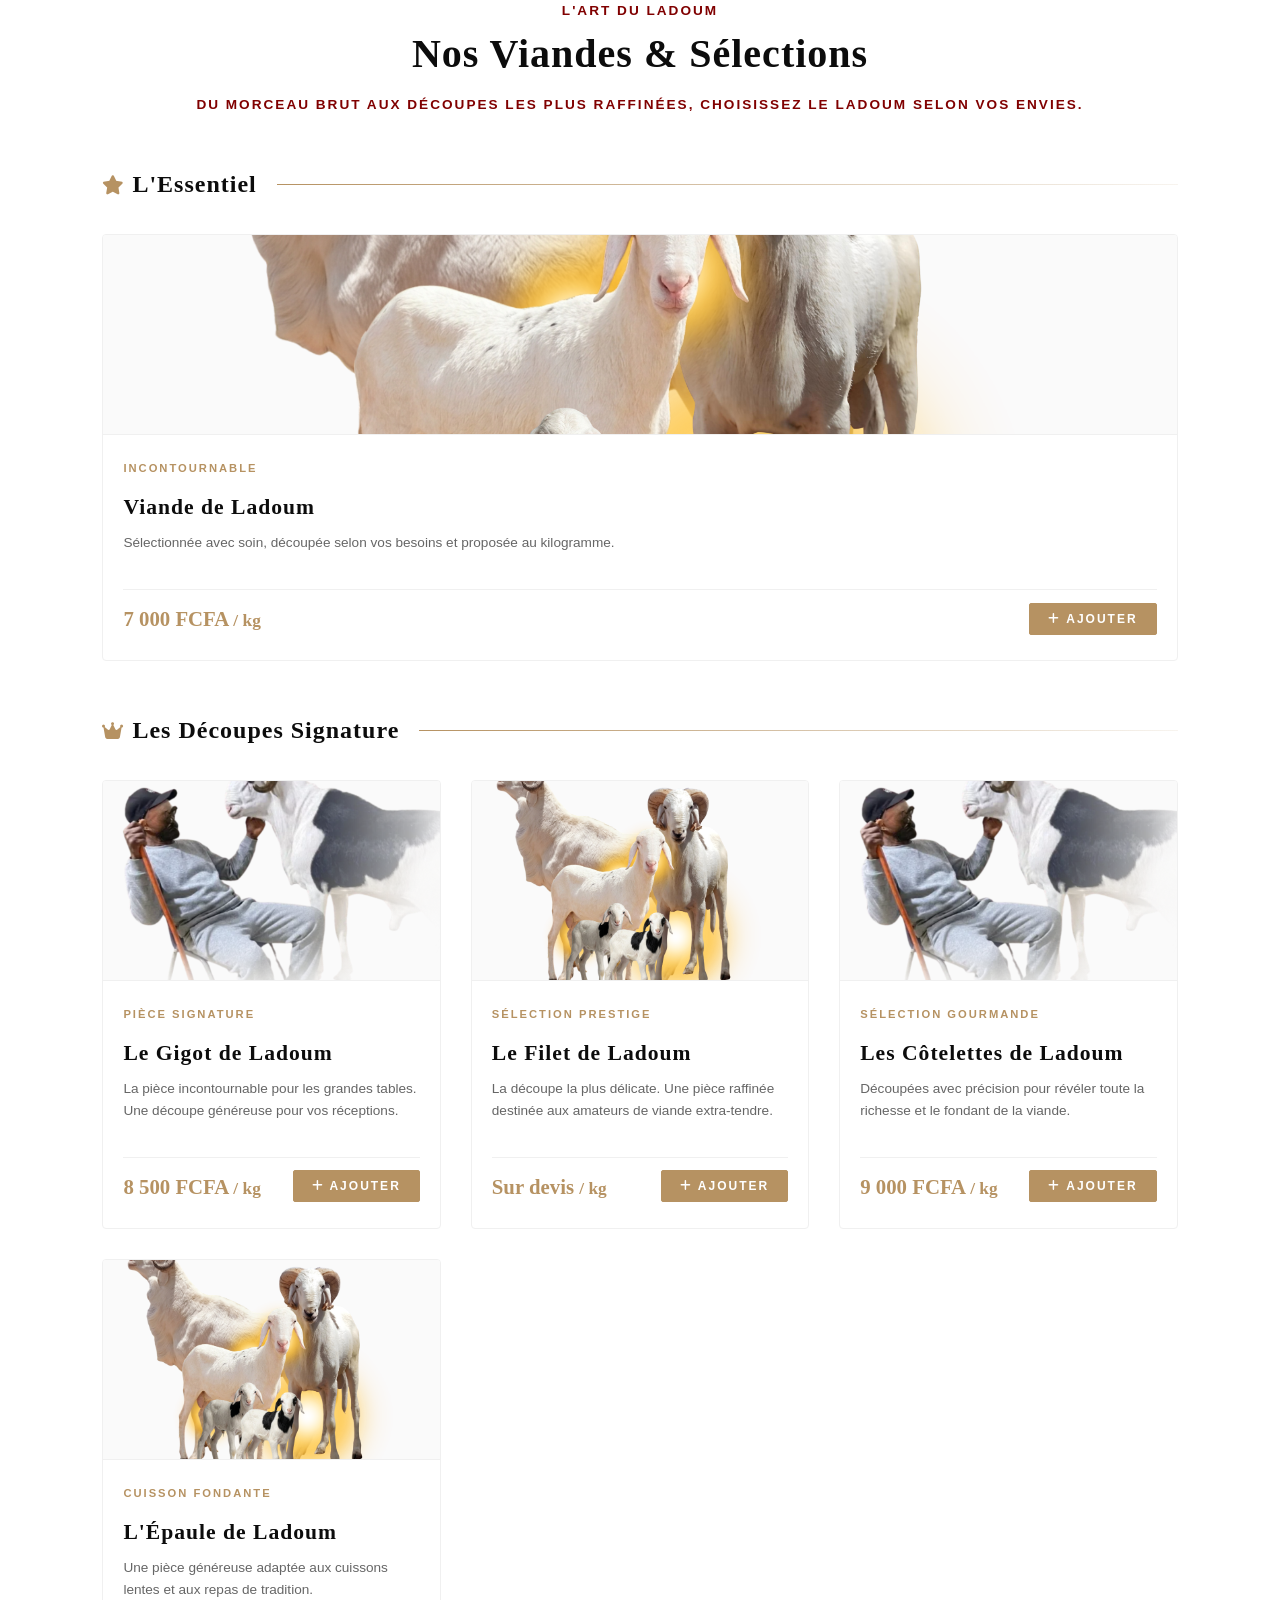
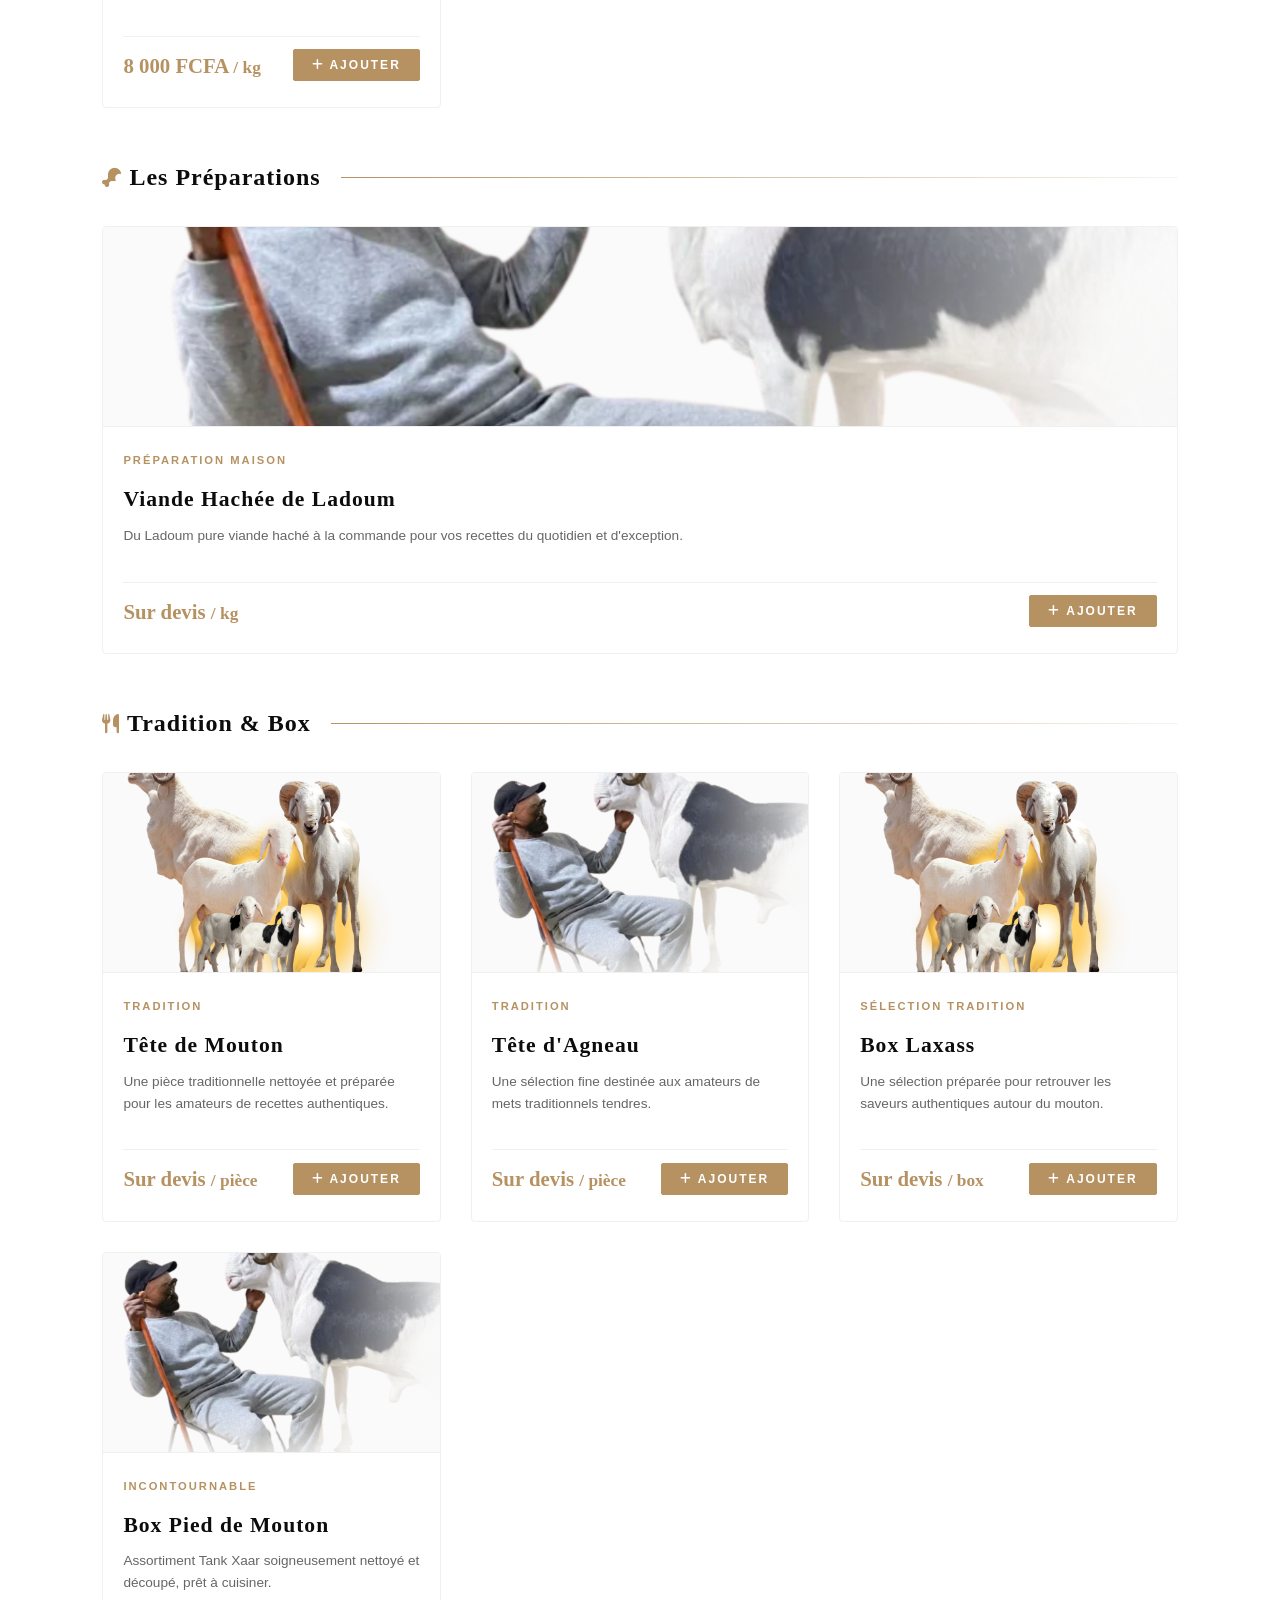
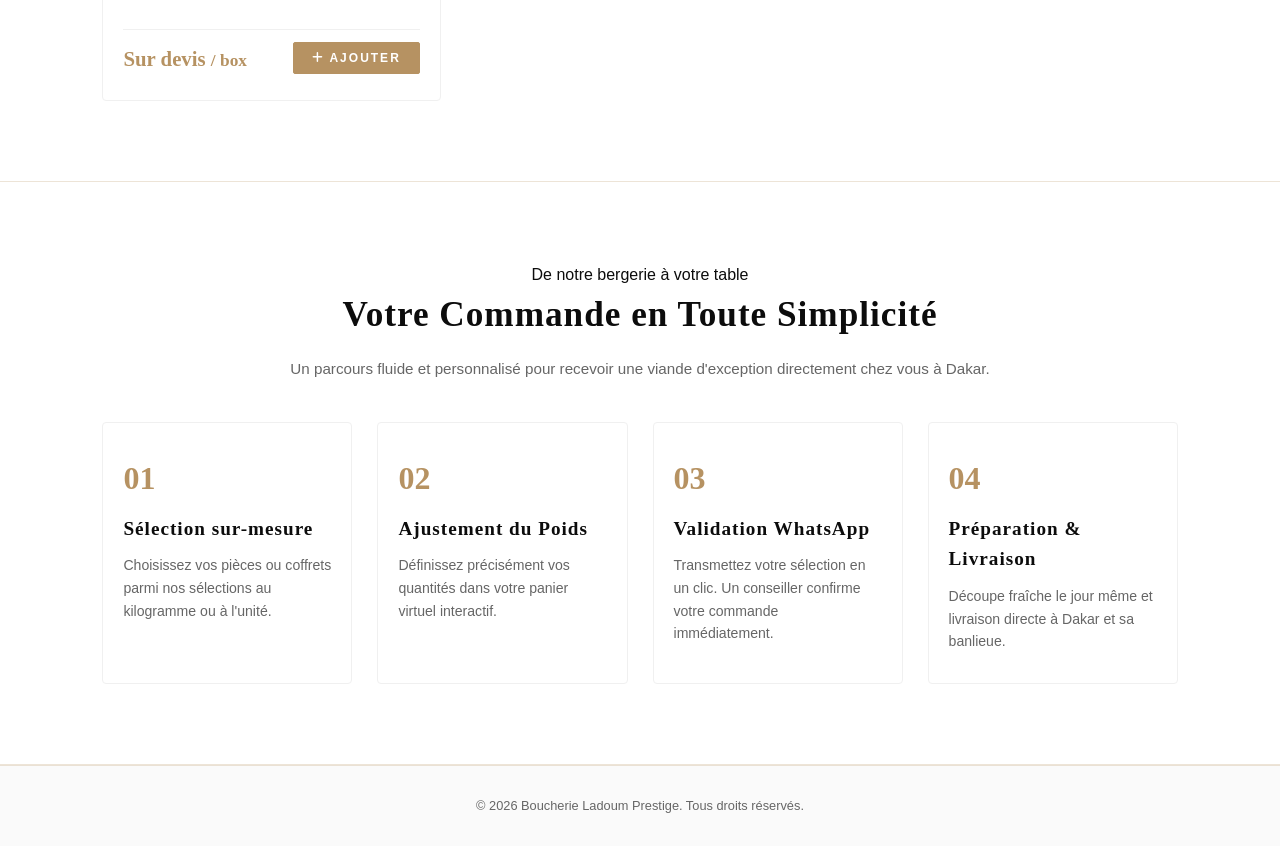
==== commit 0f2f9dec: "Refonte catalogue produits, panier hybride kg/unite et section preuve" ====
--- a/index.html
+++ b/index.html
@@ -21,6 +21,7 @@
             <a href="#accueil">Accueil</a>
             <a href="secret-excellence.html">Notre Secret</a>
             <a href="#decoupes">Nos Viandes</a>
+            <a href="#service-livraison">Livraison</a>
             <a href="https://wa.me/221776518802" class="nav-wa" target="_blank"><i class="fab fa-whatsapp"></i> WhatsApp</a>
             
             <div class="theme-switcher">
@@ -57,54 +58,67 @@
     <!-- BLOC PREUVE & CONFIANCE : Pourquoi choisir le Ladoum ? -->
     <section class="why-ladoum-section">
         <div class="why-header">
-            <p class="label-prestige">Savoir-Faire & Traçabilité</p>
+            <p class="label-prestige">Pédagogie de la Valeur</p>
             <h2>Pourquoi Choisir le Ladoum ?</h2>
-            <p class="why-intro">Issu de notre bergerie familiale, chaque sujet est sélectionné avec soin pour vous proposer une viande de qualité supérieure, préparée et découpée selon vos besoins.</p>
+            <p class="why-intro">Issu de notre bergerie familiale, chaque sujet est sélectionné avec soin pour vous proposer une viande de qualité supérieure, préparée et découpée sur-mesure.</p>
         </div>
 
         <div class="why-grid">
+            <div class="why-card">
+                <div class="why-icon"><i class="fas fa-dna"></i></div>
+                <h3>Une Race d'Exception</h3>
+                <p>Le Ladoum est l'emblème de l'élevage ovin d'élite au Sénégal, reconnu pour sa chair tendre et sa saveur délicate.</p>
+            </div>
+
             <div class="why-card">
                 <div class="why-icon"><i class="fas fa-home"></i></div>
                 <h3>Élevage Familial</h3>
-                <p>Du troupeau à votre table : un suivi sanitaire et nutritionnel irréprochable au sein de notre propre bergerie.</p>
+                <p>Aucun intermédiaire : un suivi sanitaire et nutritionnel irréprochable au sein de notre propre bergerie.</p>
             </div>
 
             <div class="why-card">
                 <div class="why-icon"><i class="fas fa-award"></i></div>
                 <h3>Sélection Rigoureuse</h3>
-                <p>Des sujets choisis avec attention pour offrir un persillé délicat, un goût doux et une tendreté incomparable.</p>
+                <p>Chaque sujet est choisi individuellement à maturité idéale pour garantir un persillé et une tendreté irréprochables.</p>
             </div>
 
             <div class="why-card">
                 <div class="why-icon"><i class="fas fa-cut"></i></div>
-                <h3>Découpe Sur Mesure</h3>
-                <p>Chaque pièce est préparée artisanalement selon votre commande, au kilo ou à l'unité.</p>
+                <h3>Découpe Sur-Mesure</h3>
+                <p>Chaque pièce est préparée artisanalement selon votre commande et emballée avec soin.</p>
             </div>
         </div>
     </section>
 
-    <!-- SECTION PRODUITS RESTRUCTURÉE (10 Articles / 3 Catégories) -->
+    <!-- SECTION PRODUITS RESTRUCTURÉE (4 Catégories Complètes) -->
     <section id="decoupes" class="products">
+        
         <div class="products-header">
-            <p>L'Art du Ladoum</p>
+            <p class="label-prestige">L'Art du Ladoum</p>
             <h2>Nos Viandes & Sélections</h2>
             <p class="products-subintro">Du morceau brut aux découpes les plus raffinées, choisissez le Ladoum selon vos envies.</p>
         </div>
         
         <!-- CATÉGORIE 1: L'ESSENTIEL -->
         <div class="category-block">
-            <h3 class="category-title"><i class="fas fa-star gold-icon-sm"></i> L'Essentiel</h3>
+            <div class="category-header">
+                <h3><i class="fas fa-star gold-icon-sm"></i> L'Essentiel</h3>
+                <span class="category-line"></span>
+            </div>
+
             <div class="grid-products">
                 <div class="product-card" data-id="1">
                     <div class="product-img-wrapper">
                         <img src="./img/1.png" alt="Viande de Ladoum au Kilogramme" class="product-img">
                     </div>
                     <div class="product-card-body">
-                        <div class="badge">L'Essentiel</div>
+                        <div class="badge">Incontournable</div>
                         <h3>Viande de Ladoum</h3>
-                        <p>La viande de Ladoum, simplement. Découpée selon vos besoins et proposée au kilogramme.</p>
-                        <span class="price">7 000 FCFA <small>/ kg</small></span>
-                        <button onclick="addToCart('Viande de Ladoum au Kg', 7000, 'kg')" class="btn-card">Ajouter au panier</button>
+                        <p>Sélectionnée avec soin, découpée selon vos besoins et proposée au kilogramme.</p>
+                        <div class="product-footer-row">
+                            <span class="price">7 000 FCFA <small>/ kg</small></span>
+                            <button onclick="addToCart('Viande de Ladoum au Kg', 7000, 'kg')" class="btn-card"><i class="fas fa-plus"></i> Ajouter</button>
+                        </div>
                     </div>
                 </div>
             </div>
@@ -112,7 +126,11 @@
 
         <!-- CATÉGORIE 2: LES DÉCOUPES SIGNATURE -->
         <div class="category-block">
-            <h3 class="category-title"><i class="fas fa-crown gold-icon-sm"></i> Les Découpes Signature</h3>
+            <div class="category-header">
+                <h3><i class="fas fa-crown gold-icon-sm"></i> Les Découpes Signature</h3>
+                <span class="category-line"></span>
+            </div>
+
             <div class="grid-products">
                 <div class="product-card" data-id="2">
                     <div class="product-img-wrapper">
@@ -122,8 +140,10 @@
                         <div class="badge">Pièce Signature</div>
                         <h3>Le Gigot de Ladoum</h3>
                         <p>La pièce incontournable pour les grandes tables. Une découpe généreuse pour vos réceptions.</p>
-                        <span class="price">8 500 FCFA <small>/ kg</small></span>
-                        <button onclick="addToCart('Le Gigot de Ladoum', 8500, 'kg')" class="btn-card">Ajouter au panier</button>
+                        <div class="product-footer-row">
+                            <span class="price">8 500 FCFA <small>/ kg</small></span>
+                            <button onclick="addToCart('Le Gigot de Ladoum', 8500, 'kg')" class="btn-card"><i class="fas fa-plus"></i> Ajouter</button>
+                        </div>
                     </div>
                 </div>
 
@@ -135,8 +155,10 @@
                         <div class="badge">Sélection Prestige</div>
                         <h3>Le Filet de Ladoum</h3>
                         <p>La découpe la plus délicate. Une pièce raffinée destinée aux amateurs de viande extra-tendre.</p>
-                        <span class="price">Sur devis <small>/ kg</small></span>
-                        <button onclick="addToCart('Le Filet de Ladoum', 0, 'kg')" class="btn-card">Ajouter au panier</button>
+                        <div class="product-footer-row">
+                            <span class="price">Sur devis <small>/ kg</small></span>
+                            <button onclick="addToCart('Le Filet de Ladoum', 0, 'kg')" class="btn-card"><i class="fas fa-plus"></i> Ajouter</button>
+                        </div>
                     </div>
                 </div>
 
@@ -148,8 +170,10 @@
                         <div class="badge">Sélection Gourmande</div>
                         <h3>Les Côtelettes de Ladoum</h3>
                         <p>Découpées avec précision pour révéler toute la richesse et le fondant de la viande.</p>
-                        <span class="price">9 000 FCFA <small>/ kg</small></span>
-                        <button onclick="addToCart('Les Côtelettes de Ladoum', 9000, 'kg')" class="btn-card">Ajouter au panier</button>
+                        <div class="product-footer-row">
+                            <span class="price">9 000 FCFA <small>/ kg</small></span>
+                            <button onclick="addToCart('Les Côtelettes de Ladoum', 9000, 'kg')" class="btn-card"><i class="fas fa-plus"></i> Ajouter</button>
+                        </div>
                     </div>
                 </div>
 
@@ -161,16 +185,22 @@
                         <div class="badge">Cuisson Fondante</div>
                         <h3>L'Épaule de Ladoum</h3>
                         <p>Une pièce généreuse adaptée aux cuissons lentes et aux repas de tradition.</p>
-                        <span class="price">8 000 FCFA <small>/ kg</small></span>
-                        <button onclick="addToCart('L\'Épaule de Ladoum', 8000, 'kg')" class="btn-card">Ajouter au panier</button>
-                    </div>
-                </div>
-            </div>
-        </div>
-
-        <!-- CATÉGORIE 3: LES INCONTOURNABLES -->
+                        <div class="product-footer-row">
+                            <span class="price">8 000 FCFA <small>/ kg</small></span>
+                            <button onclick="addToCart('L\'Épaule de Ladoum', 8000, 'kg')" class="btn-card"><i class="fas fa-plus"></i> Ajouter</button>
+                        </div>
+                    </div>
+                </div>
+            </div>
+        </div>
+
+        <!-- CATÉGORIE 3: LES PRÉPARATIONS -->
         <div class="category-block">
-            <h3 class="category-title"><i class="fas fa-utensils gold-icon-sm"></i> Les Incontournables</h3>
+            <div class="category-header">
+                <h3><i class="fas fa-drumstick-bite gold-icon-sm"></i> Les Préparations</h3>
+                <span class="category-line"></span>
+            </div>
+
             <div class="grid-products">
                 <div class="product-card" data-id="6">
                     <div class="product-img-wrapper">
@@ -179,12 +209,24 @@
                     <div class="product-card-body">
                         <div class="badge">Préparation Maison</div>
                         <h3>Viande Hachée de Ladoum</h3>
-                        <p>Du Ladoum pure viande haché à la commande pour vos recettes d'exception.</p>
-                        <span class="price">Sur devis <small>/ kg</small></span>
-                        <button onclick="addToCart('Viande Hachée de Ladoum', 0, 'kg')" class="btn-card">Ajouter au panier</button>
-                    </div>
-                </div>
-
+                        <p>Du Ladoum pure viande haché à la commande pour vos recettes du quotidien et d'exception.</p>
+                        <div class="product-footer-row">
+                            <span class="price">Sur devis <small>/ kg</small></span>
+                            <button onclick="addToCart('Viande Hachée de Ladoum', 0, 'kg')" class="btn-card"><i class="fas fa-plus"></i> Ajouter</button>
+                        </div>
+                    </div>
+                </div>
+            </div>
+        </div>
+
+        <!-- CATÉGORIE 4: TRADITION & BOX -->
+        <div class="category-block">
+            <div class="category-header">
+                <h3><i class="fas fa-utensils gold-icon-sm"></i> Tradition & Box</h3>
+                <span class="category-line"></span>
+            </div>
+
+            <div class="grid-products">
                 <div class="product-card" data-id="7">
                     <div class="product-img-wrapper">
                         <img src="./img/1.png" alt="Tête de Mouton" class="product-img">
@@ -193,8 +235,10 @@
                         <div class="badge">Tradition</div>
                         <h3>Tête de Mouton</h3>
                         <p>Une pièce traditionnelle nettoyée et préparée pour les amateurs de recettes authentiques.</p>
-                        <span class="price">Sur devis <small>/ pièce</small></span>
-                        <button onclick="addToCart('Tête de Mouton', 0, 'unit')" class="btn-card">Ajouter au panier</button>
+                        <div class="product-footer-row">
+                            <span class="price">Sur devis <small>/ pièce</small></span>
+                            <button onclick="addToCart('Tête de Mouton', 0, 'unit')" class="btn-card"><i class="fas fa-plus"></i> Ajouter</button>
+                        </div>
                     </div>
                 </div>
 
@@ -206,8 +250,10 @@
                         <div class="badge">Tradition</div>
                         <h3>Tête d'Agneau</h3>
                         <p>Une sélection fine destinée aux amateurs de mets traditionnels tendres.</p>
-                        <span class="price">Sur devis <small>/ pièce</small></span>
-                        <button onclick="addToCart('Tête d\'Agneau', 0, 'unit')" class="btn-card">Ajouter au panier</button>
+                        <div class="product-footer-row">
+                            <span class="price">Sur devis <small>/ pièce</small></span>
+                            <button onclick="addToCart('Tête d\'Agneau', 0, 'unit')" class="btn-card"><i class="fas fa-plus"></i> Ajouter</button>
+                        </div>
                     </div>
                 </div>
 
@@ -219,8 +265,10 @@
                         <div class="badge">Sélection Tradition</div>
                         <h3>Box Laxass</h3>
                         <p>Une sélection préparée pour retrouver les saveurs authentiques autour du mouton.</p>
-                        <span class="price">Sur devis <small>/ box</small></span>
-                        <button onclick="addToCart('Box Laxass', 0, 'unit')" class="btn-card">Ajouter au panier</button>
+                        <div class="product-footer-row">
+                            <span class="price">Sur devis <small>/ box</small></span>
+                            <button onclick="addToCart('Box Laxass', 0, 'unit')" class="btn-card"><i class="fas fa-plus"></i> Ajouter</button>
+                        </div>
                     </div>
                 </div>
 
@@ -232,10 +280,47 @@
                         <div class="badge">Incontournable</div>
                         <h3>Box Pied de Mouton</h3>
                         <p>Assortiment Tank Xaar soigneusement nettoyé et découpé, prêt à cuisiner.</p>
-                        <span class="price">Sur devis <small>/ box</small></span>
-                        <button onclick="addToCart('Box Pied de Mouton (Tank Xaar)', 0, 'unit')" class="btn-card">Ajouter au panier</button>
-                    </div>
-                </div>
+                        <div class="product-footer-row">
+                            <span class="price">Sur devis <small>/ box</small></span>
+                            <button onclick="addToCart('Box Pied de Mouton (Tank Xaar)', 0, 'unit')" class="btn-card"><i class="fas fa-plus"></i> Ajouter</button>
+                        </div>
+                    </div>
+                </div>
+            </div>
+        </div>
+    </section>
+
+    <!-- SECTION SERVICE & LIVRAISON (Parcours Conciergerie) -->
+    <section id="service-livraison" class="service-section">
+        <div class="service-header">
+            <p class="label-prestige">De notre bergerie à votre table</p>
+            <h2>Votre Commande en Toute Simplicité</h2>
+            <p class="service-intro">Un parcours fluide et personnalisé pour recevoir une viande d'exception directement chez vous à Dakar.</p>
+        </div>
+
+        <div class="service-steps-grid">
+            <div class="service-step-card">
+                <span class="step-num">01</span>
+                <h3>Sélection sur-mesure</h3>
+                <p>Choisissez vos pièces ou coffrets parmi nos sélections au kilogramme ou à l'unité.</p>
+            </div>
+
+            <div class="service-step-card">
+                <span class="step-num">02</span>
+                <h3>Ajustement du Poids</h3>
+                <p>Définissez précisément vos quantités dans votre panier virtuel interactif.</p>
+            </div>
+
+            <div class="service-step-card">
+                <span class="step-num">03</span>
+                <h3>Validation WhatsApp</h3>
+                <p>Transmettez votre sélection en un clic. Un conseiller confirme votre commande immédiatement.</p>
+            </div>
+
+            <div class="service-step-card">
+                <span class="step-num">04</span>
+                <h3>Préparation & Livraison</h3>
+                <p>Découpe fraîche le jour même et livraison directe à Dakar et sa banlieue.</p>
             </div>
         </div>
     </section>
--- a/style.css
+++ b/style.css
@@ -973,4 +973,121 @@
 
 .product-card-body p {
     flex: 1;
+}
+
+/* Titre de Catégorie avec Ligne de Séparation Prestige */
+.category-header {
+    display: flex;
+    align-items: center;
+    gap: 20px;
+    margin-bottom: 30px;
+}
+
+.category-header h3 {
+    font-size: 1.5rem;
+    font-family: 'Cormorant Garamond', serif;
+    color: var(--text-color);
+    white-space: nowrap;
+    margin: 0;
+}
+
+.category-line {
+    flex: 1;
+    height: 1px;
+    background: linear-gradient(90deg, var(--accent-gold) 0%, rgba(182, 146, 98, 0.1) 100%);
+}
+
+/* Alignement Prix & Bouton dans la Carte */
+.product-footer-row {
+    display: flex;
+    align-items: center;
+    justify-content: space-between;
+    margin-top: 15px;
+    padding-top: 12px;
+    border-top: 1px solid var(--card-border);
+}
+
+.product-footer-row .price {
+    margin-bottom: 0 !important;
+}
+
+.product-footer-row .btn-card {
+    padding: 8px 18px;
+    width: auto !important;
+}
+
+/* ==========================================================================
+   MODULES COMPLÉMENTAIRES V2 (Service, Parcours & Cartes)
+   ========================================================================== */
+
+/* Section Service & Livraison */
+.service-section {
+    padding: 80px 8%;
+    background-color: var(--card-bg);
+    border-top: 1px solid var(--header-border);
+    border-bottom: 1px solid var(--header-border);
+    text-align: center;
+}
+
+.service-header h2 {
+    font-size: 2.2rem;
+    color: var(--text-color);
+    margin-bottom: 12px;
+}
+
+.service-intro {
+    max-width: 750px;
+    margin: 0 auto 40px;
+    color: var(--text-muted);
+    font-size: 0.95rem;
+    line-height: 1.7;
+}
+
+.service-steps-grid {
+    display: grid;
+    grid-template-columns: repeat(auto-fit, minmax(240px, 1fr));
+    gap: 25px;
+}
+
+.service-step-card {
+    padding: 30px 20px;
+    border: 1px solid var(--card-border);
+    border-radius: 4px;
+    background-color: var(--bg-color);
+    text-align: left;
+    position: relative;
+    transition: transform 0.3s ease;
+}
+
+.service-step-card:hover {
+    transform: translateY(-5px);
+    border-color: var(--accent-gold);
+}
+
+.step-num {
+    font-family: 'Cormorant Garamond', serif;
+    font-size: 2rem;
+    font-weight: 700;
+    color: var(--accent-gold);
+    display: block;
+    margin-bottom: 10px;
+}
+
+.service-step-card h3 {
+    font-size: 1.2rem;
+    color: var(--text-color);
+    margin-bottom: 10px;
+}
+
+.service-step-card p {
+    font-size: 0.88rem;
+    color: var(--text-muted);
+    line-height: 1.6;
+}
+
+/* Grille à 4 colonnes pour le bloc Pourquoi Choisir */
+.why-grid {
+    display: grid;
+    grid-template-columns: repeat(auto-fit, minmax(230px, 1fr));
+    gap: 25px;
 }
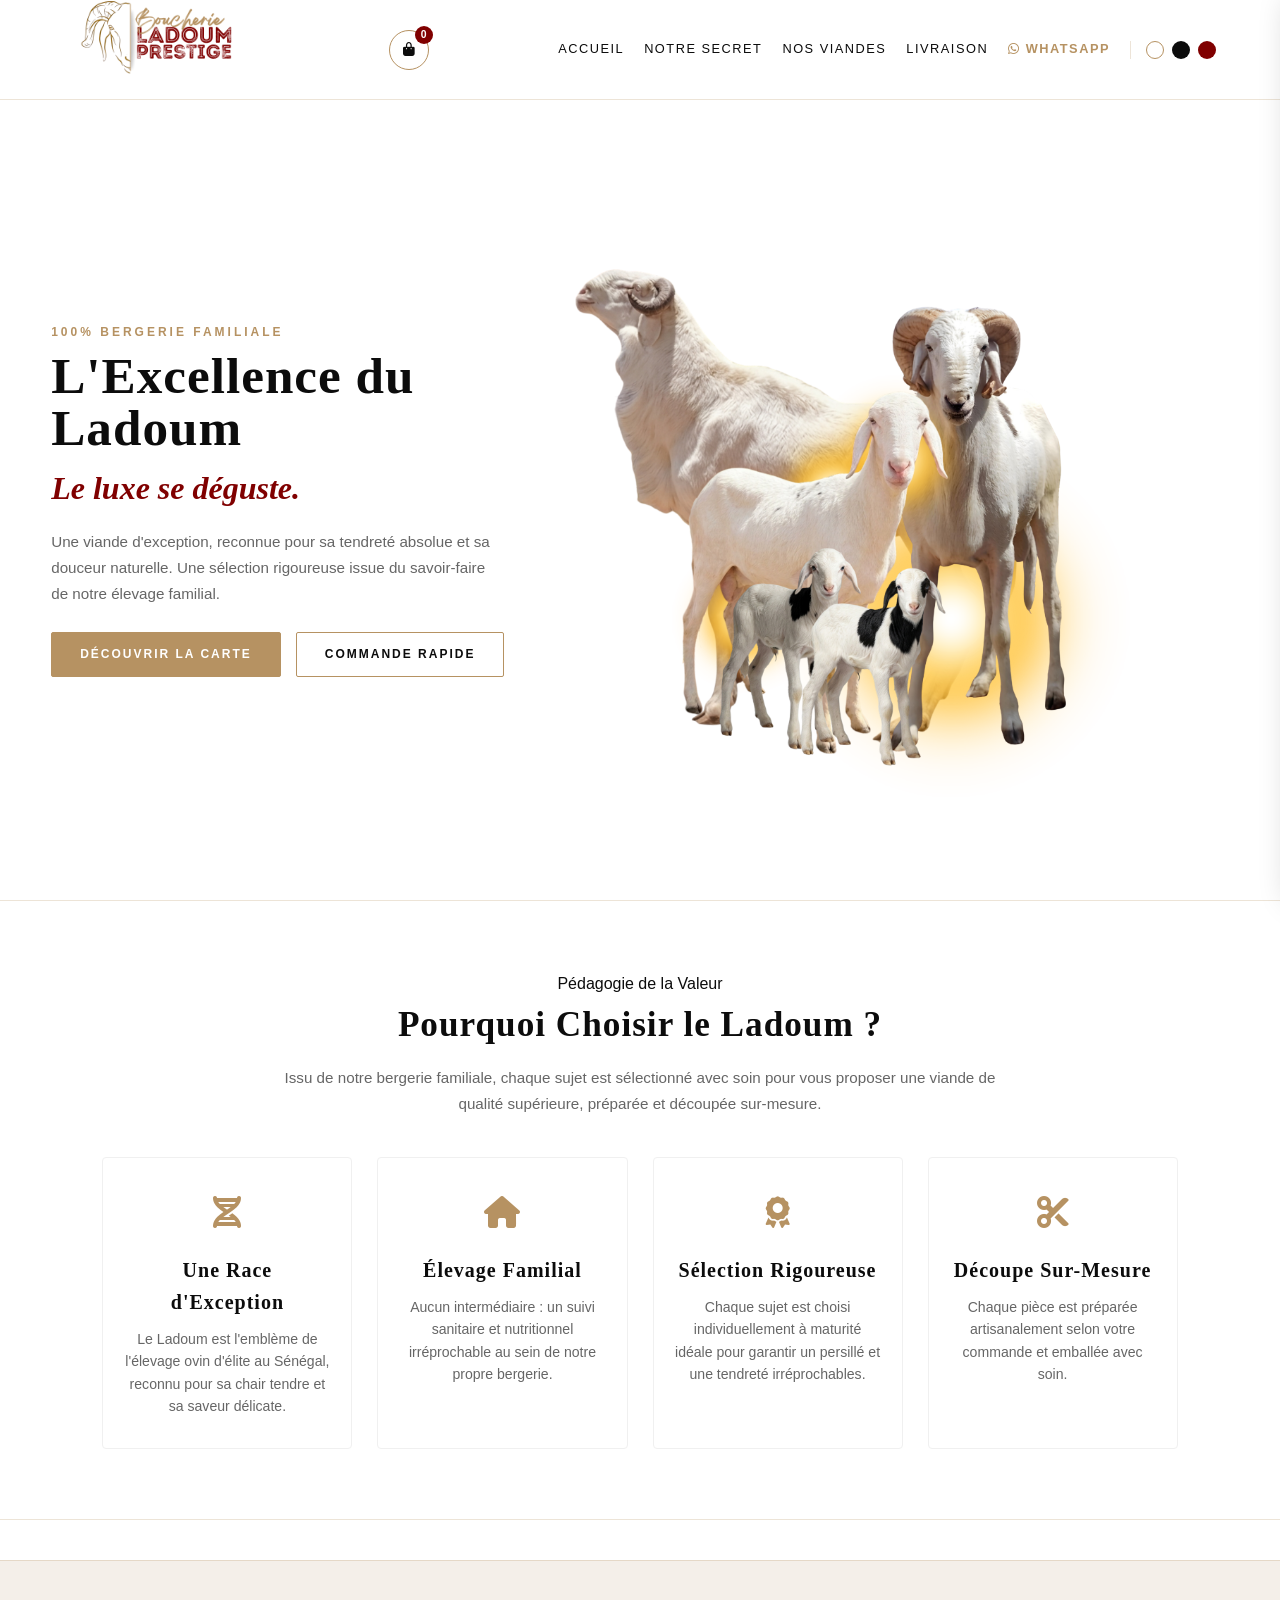
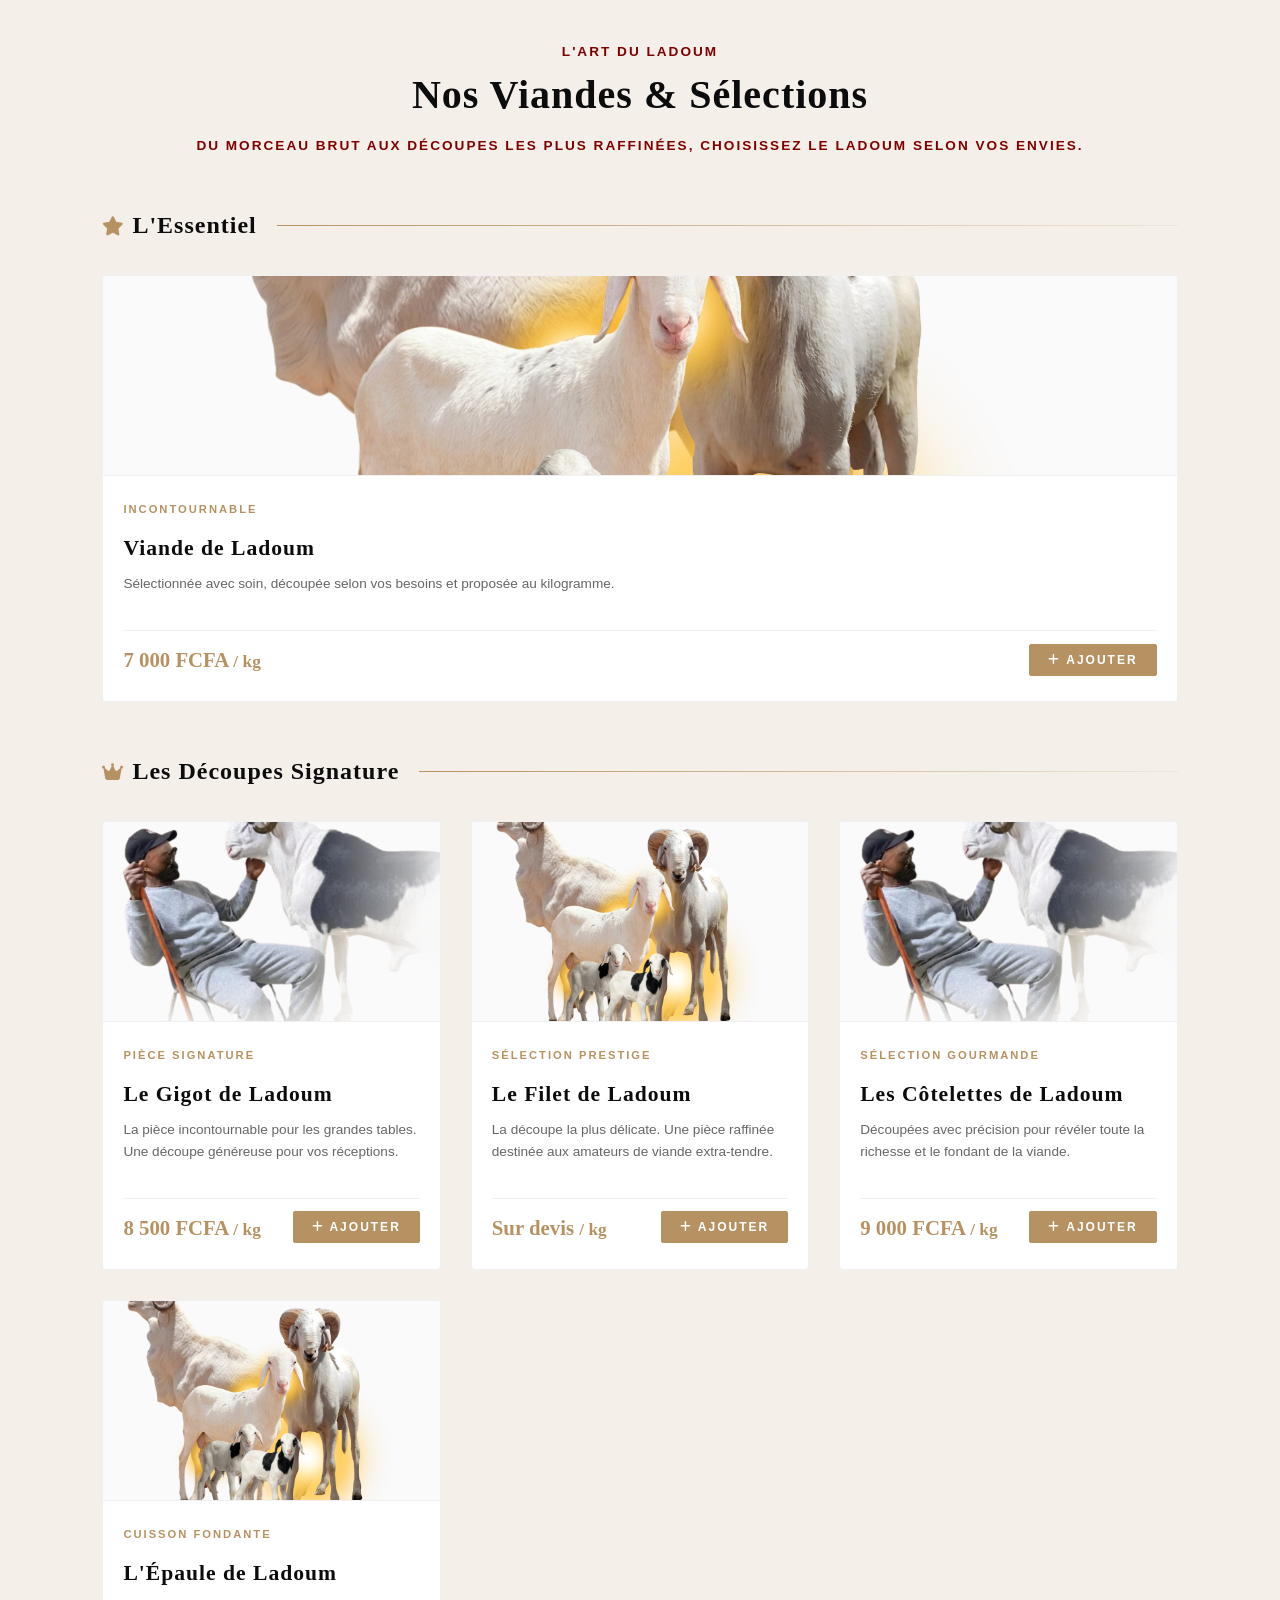
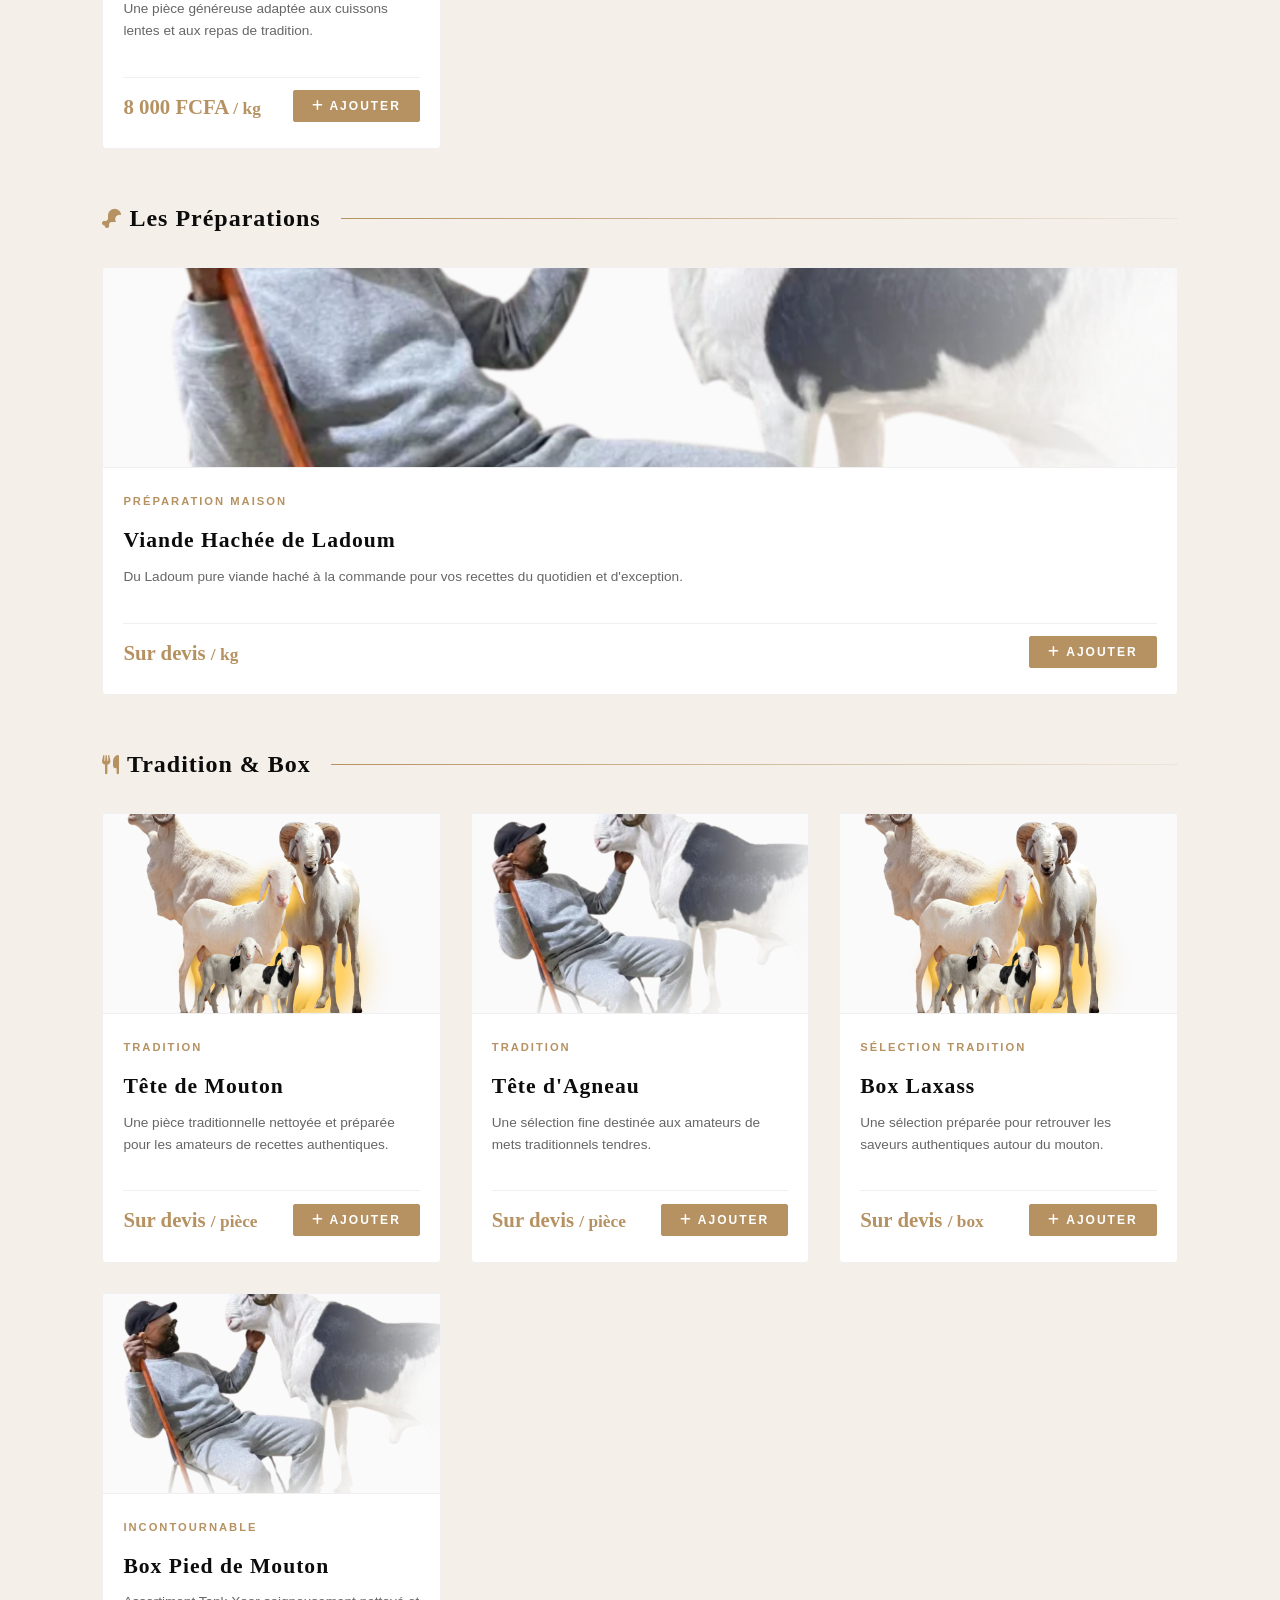
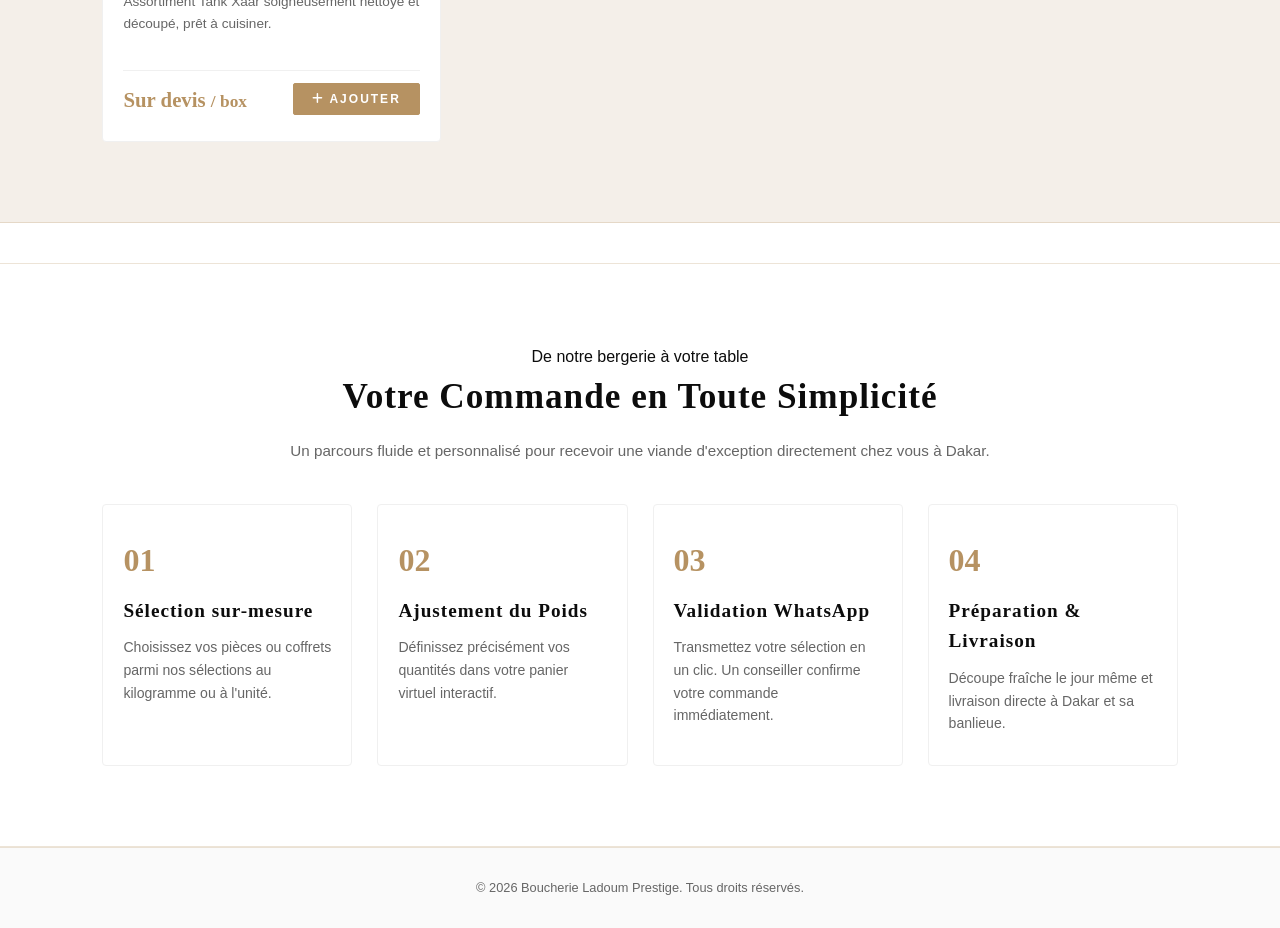
==== commit d653994b: "Integration du menu burger mobile avec logo conserve a sa place" ====
--- a/index.html
+++ b/index.html
@@ -10,32 +10,41 @@
 <body>
 
     <!-- Header Fixe -->
-    <header>
-        <div class="logo">
-            <a href="#accueil">
-                <img src="./img/logo_fond_blanc.png" alt="Boucherie Ladoum Prestige" id="site-logo" class="logo-img">
-            </a>
-        </div>
+   <!-- Header Fixe avec Menu Hamburger Mobile -->
+   <header>
+    <div class="logo">
+        <a href="index.html">
+            <img src="./img/logo_fond_blanc.png" alt="Boucherie Ladoum Prestige" id="site-logo" class="logo-img">
+        </a>
+    </div>
+    
+    <!-- Action de droite : Panier + Toggle Burger -->
+    <div class="header-actions">
+        <button class="cart-trigger" onclick="toggleCart()" title="Voir le panier">
+            <i class="fas fa-shopping-bag"></i>
+            <span class="cart-badge" id="cart-badge">0</span>
+        </button>
+
+        <button class="mobile-menu-btn" onclick="toggleMobileMenu()" title="Menu">
+            <i class="fas fa-bars" id="burger-icon"></i>
+        </button>
+    </div>
+
+    <!-- Navigation principale (Coulissante sur Mobile) -->
+    <nav id="main-nav">
+        <a href="index.html#accueil" onclick="closeMobileMenu()">Accueil</a>
+        <a href="secret-excellence.html" onclick="closeMobileMenu()">Notre Secret</a>
+        <a href="viandes.html" onclick="closeMobileMenu()">Nos Viandes</a>
+        <a href="index.html#service-livraison" onclick="closeMobileMenu()">Livraison</a>
+        <a href="https://wa.me/221776518802" class="nav-wa" target="_blank"><i class="fab fa-whatsapp"></i> WhatsApp</a>
         
-        <nav>
-            <a href="#accueil">Accueil</a>
-            <a href="secret-excellence.html">Notre Secret</a>
-            <a href="#decoupes">Nos Viandes</a>
-            <a href="#service-livraison">Livraison</a>
-            <a href="https://wa.me/221776518802" class="nav-wa" target="_blank"><i class="fab fa-whatsapp"></i> WhatsApp</a>
-            
-            <div class="theme-switcher">
-                <span class="theme-dot dot-light active" onclick="setTheme('light')" title="Thème Clair"></span>
-                <span class="theme-dot dot-dark" onclick="setTheme('dark')" title="Thème Sombre"></span>
-                <span class="theme-dot dot-red" onclick="setTheme('red')" title="Thème Bordeaux Prestige"></span>
-            </div>
-
-            <button class="cart-trigger" onclick="toggleCart()" title="Voir le panier">
-                <i class="fas fa-shopping-bag"></i>
-                <span class="cart-badge" id="cart-badge">0</span>
-            </button>
-        </nav>
-    </header>
+        <div class="theme-switcher">
+            <span class="theme-dot dot-light active" onclick="setTheme('light')" title="Thème Clair"></span>
+            <span class="theme-dot dot-dark" onclick="setTheme('dark')" title="Thème Sombre"></span>
+            <span class="theme-dot dot-red" onclick="setTheme('red')" title="Thème Bordeaux Prestige"></span>
+        </div>
+    </nav>
+</header>
 
     <!-- Hero Banner -->
     <section id="accueil" class="hero">
--- a/style.css
+++ b/style.css
@@ -1090,4 +1090,229 @@
     display: grid;
     grid-template-columns: repeat(auto-fit, minmax(230px, 1fr));
     gap: 25px;
+}
+
+/* ==========================================================================
+   CARROUSEL MOBILE & OPTIMISATION UX PRODUITS
+   ========================================================================== */
+
+/* Carrousel défilable horizontalement sur écran mobile */
+@media (max-width: 768px) {
+    .products-header {
+        margin-bottom: 25px;
+    }
+
+    .category-block {
+        margin-top: 35px;
+    }
+
+    /* Transformation de la grille en carrousel tactile */
+    .grid-products {
+        display: flex !important;
+        overflow-x: auto !important;
+        scroll-snap-type: x mandatory;
+        gap: 15px !important;
+        padding-bottom: 15px;
+        -webkit-overflow-scrolling: touch;
+    }
+
+    /* Masquer la barre de défilement tout en gardant le scroll */
+    .grid-products::-webkit-scrollbar {
+        display: none;
+    }
+    .grid-products {
+        -ms-overflow-style: none;
+        scrollbar-width: none;
+    }
+
+    /* Dimensionnement des cartes dans le carrousel */
+    .grid-products .product-card {
+        flex: 0 0 82% !important; /* Laisse deviner la carte suivante */
+        scroll-snap-align: center;
+        min-width: 260px;
+    }
+
+    .product-img-wrapper {
+        height: 160px !important;
+    }
+
+    .product-card-body {
+        padding: 15px !important;
+    }
+
+    .product-card-body h3 {
+        font-size: 1.15rem !important;
+    }
+
+    .product-card-body p {
+        font-size: 0.8rem !important;
+        margin-bottom: 12px !important;
+    }
+
+    /* Indication visuelle de défilement */
+    .category-header::after {
+        content: "Glisser ➔";
+        font-size: 0.75rem;
+        color: var(--accent-gold);
+        font-weight: 500;
+        margin-left: auto;
+    }
+}
+
+/* Bouton pour aller sur la page dédiée Viandes */
+.cta-all-products {
+    text-align: center;
+    margin-top: 40px;
+    padding: 20px 0;
+}
+
+/* ==========================================================================
+   FOND PERSONNALISÉ POUR LA SECTION VIANDES
+   ========================================================================== */
+
+/* Couleur de fond sur-mesure pour la section viandes */
+#decoupes.products {
+    background-color: var(--section-viandes-bg, #f4efe9); /* Nuance beige/crème raffinée en thème clair */
+    border-top: 1px solid var(--header-border);
+    border-bottom: 1px solid var(--header-border);
+    margin-top: 40px;
+    margin-bottom: 40px;
+}
+
+/* Adaptation pour le Thème Sombre */
+[data-theme="dark"] #decoupes.products {
+    --section-viandes-bg: #181818; /* Gris très sombre distinct */
+}
+
+/* Adaptation pour le Thème Bordeaux Prestige */
+[data-theme="red"] #decoupes.products {
+    --section-viandes-bg: #3a0000; /* Bordeaux profond contrasté */
+}
+
+/* ==========================================================================
+   CENTRALISATION DES ÉLÉMENTS DE LA SECTION VIANDES SUR MOBILE
+   ========================================================================== */
+
+   @media (max-width: 768px) {
+    /* Centrage de l'en-tête de la section viandes */
+    #decoupes.products .products-header {
+        text-align: center;
+    }
+
+    /* Centrage des titres de catégories et masquage de la ligne latérale pour garder la symétrie */
+    #decoupes.products .category-header {
+        justify-content: center;
+        text-align: center;
+    }
+
+    #decoupes.products .category-header h3 {
+        margin: 0 auto;
+    }
+
+    #decoupes.products .category-line {
+        display: none; /* Enlève la ligne pour que le titre reste bien au centre */
+    }
+
+    #decoupes.products .category-header::after {
+        display: none; /* Enlève la mention latérale si le centrage est actif */
+    }
+
+    /* Centrage des cartes dans le carrousel/grille mobile */
+    #decoupes.products .grid-products {
+        justify-content: center;
+    }
+
+    #decoupes.products .product-card {
+        margin: 0 auto; /* Centre la carte produit */
+        text-align: center;
+    }
+
+    #decoupes.products .badge {
+        align-self: center; /* Centre le badge au-dessus du titre */
+    }
+
+    #decoupes.products .product-footer-row {
+        justify-content: center;
+        flex-direction: column;
+        gap: 10px;
+    }
+}
+
+/* ==========================================================================
+   MENU HAMBURGER MOBILE (LOGO À SA PLACE)
+   ========================================================================== */
+
+   .header-actions {
+    display: flex;
+    align-items: center;
+    gap: 10px;
+}
+
+.mobile-menu-btn {
+    display: none; /* Caché sur ordinateur */
+    background: transparent;
+    border: 1px solid var(--accent-gold);
+    color: var(--text-color);
+    width: 40px;
+    height: 40px;
+    border-radius: 50%;
+    cursor: pointer;
+    font-size: 1.2rem;
+    align-items: center;
+    justify-content: center;
+    transition: all 0.3s ease;
+}
+
+@media (max-width: 900px) {
+    header {
+        height: 75px !important;
+        padding: 10px 5% !important;
+        flex-direction: row !important; /* Maintient le logo à gauche et actions à droite */
+        justify-content: space-between !important;
+        position: sticky;
+        top: 0;
+        z-index: 150;
+    }
+
+    .logo-img {
+        height: 55px !important; /* Taille nette pour mobile sans étouffer l'écran */
+        width: auto !important;
+    }
+
+    .mobile-menu-btn {
+        display: flex !important; /* Visible uniquement sur écran mobile/tablette */
+    }
+
+    /* Le menu nav devient un panneau dépliant élégant */
+    nav#main-nav {
+        position: fixed;
+        top: 75px;
+        left: 0;
+        width: 100%;
+        background-color: var(--bg-color);
+        border-bottom: 2px solid var(--accent-gold);
+        flex-direction: column !important;
+        align-items: center !important;
+        padding: 25px 0 !important;
+        gap: 18px !important;
+        box-shadow: 0 10px 25px rgba(0,0,0,0.2);
+        display: none !important; /* Caché par défaut */
+        z-index: 140;
+    }
+
+    nav#main-nav.active {
+        display: flex !important; /* Affiché au clic sur le burger */
+    }
+
+    nav#main-nav a {
+        margin: 0 !important;
+        font-size: 0.95rem !important;
+    }
+
+    .theme-switcher {
+        margin-left: 0 !important;
+        padding-left: 0 !important;
+        border-left: none !important;
+        margin-top: 10px;
+    }
 }
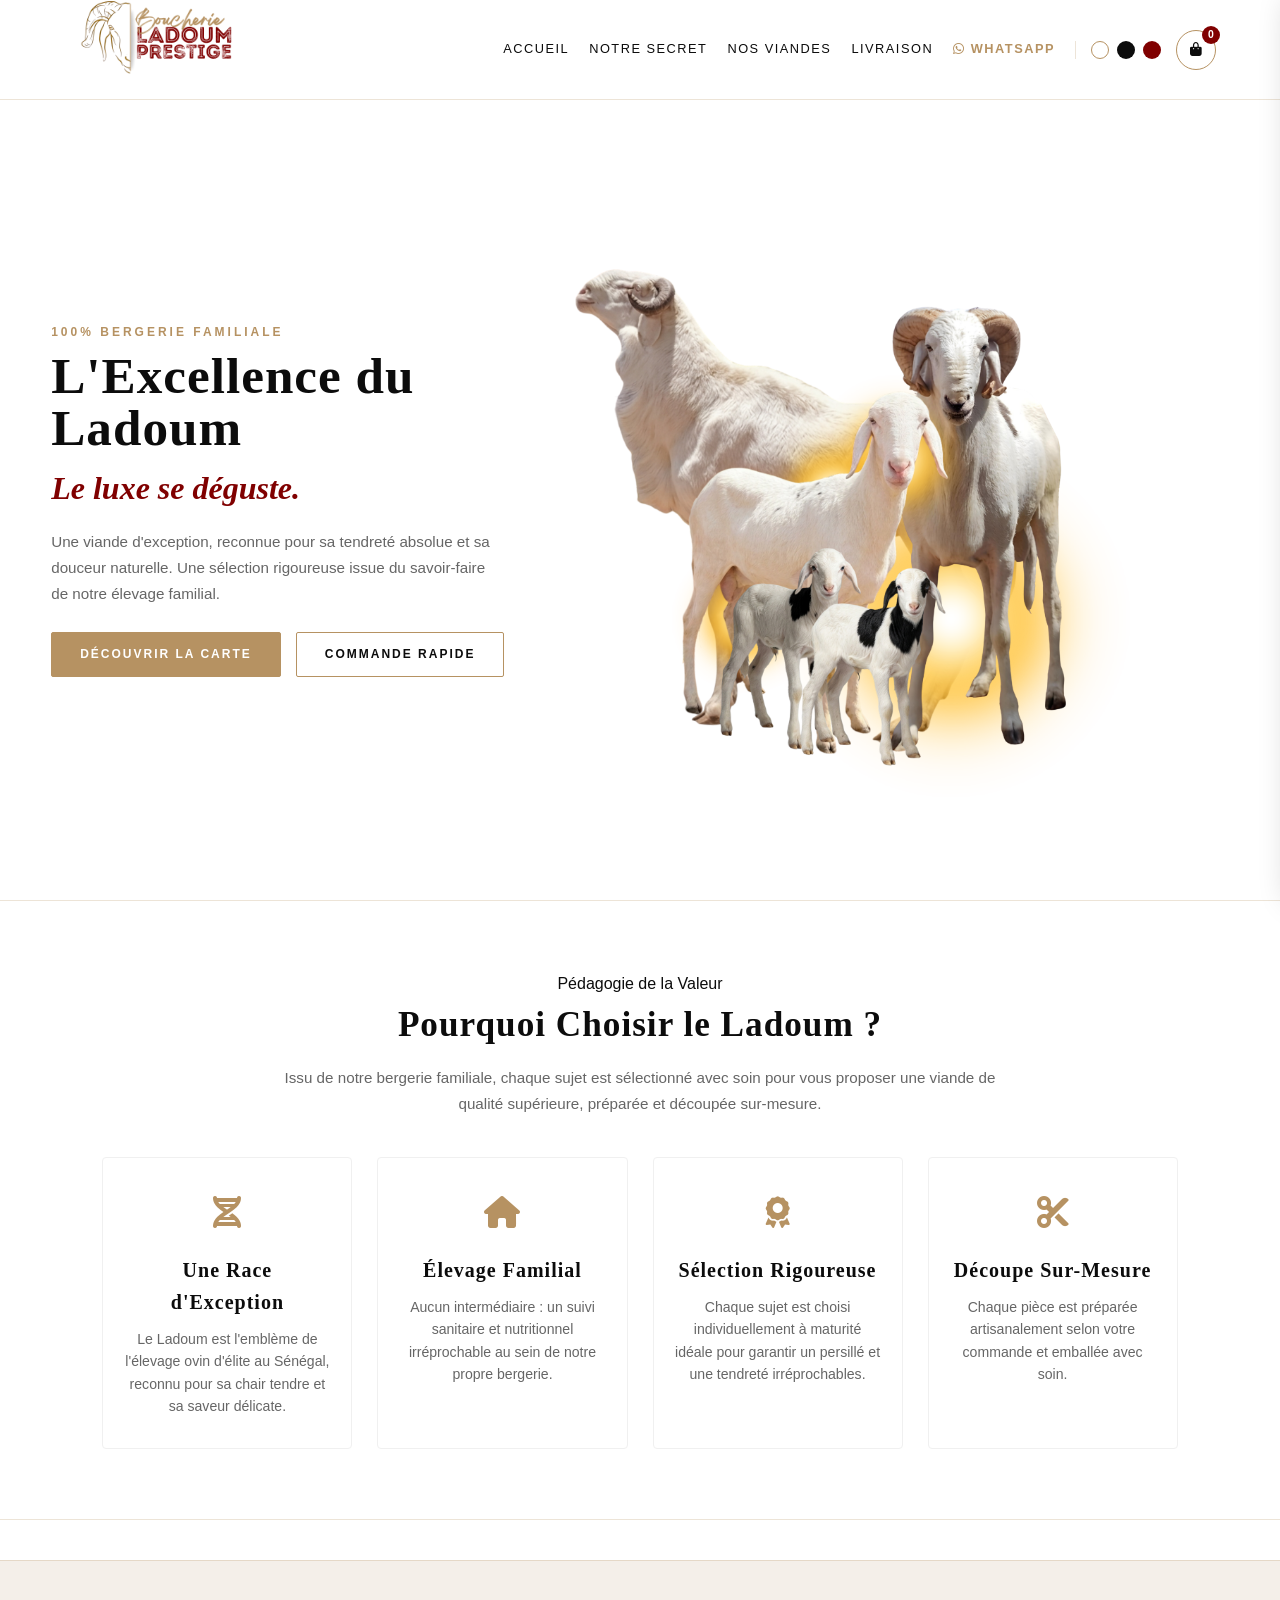
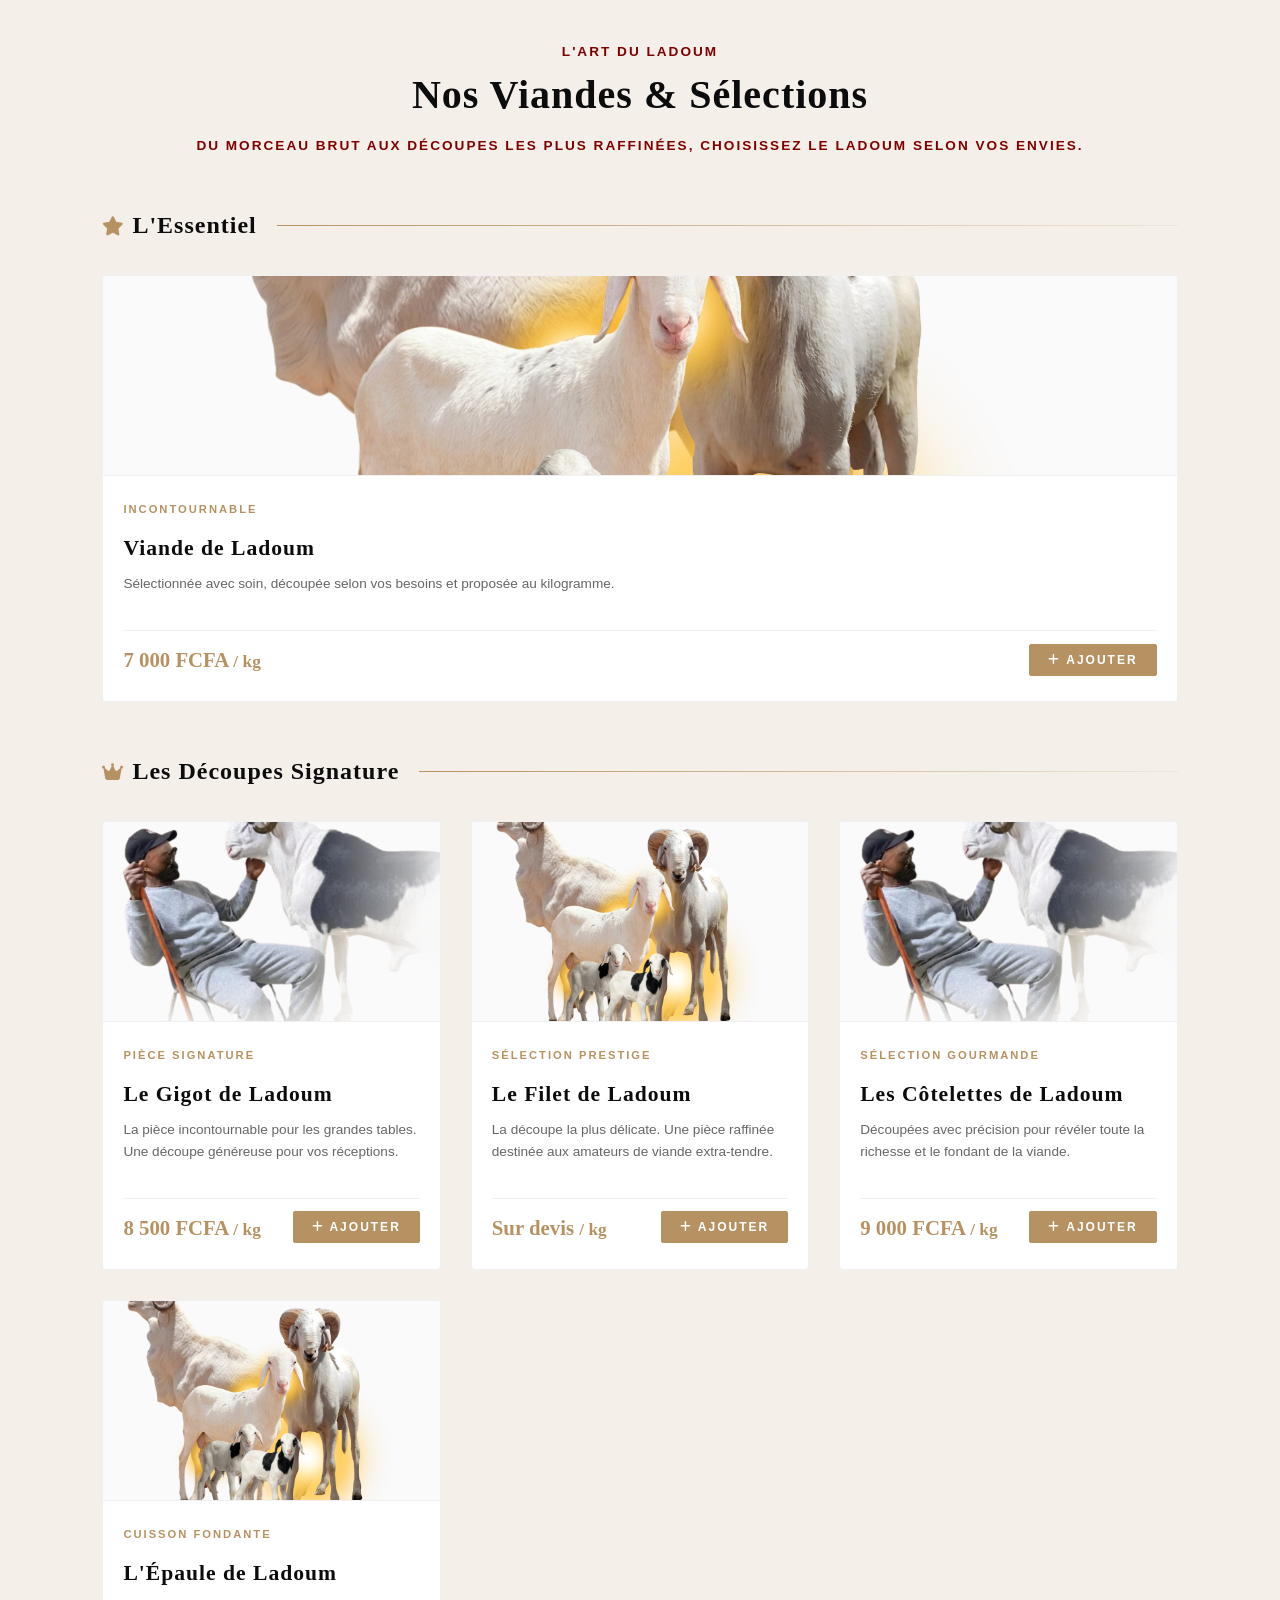
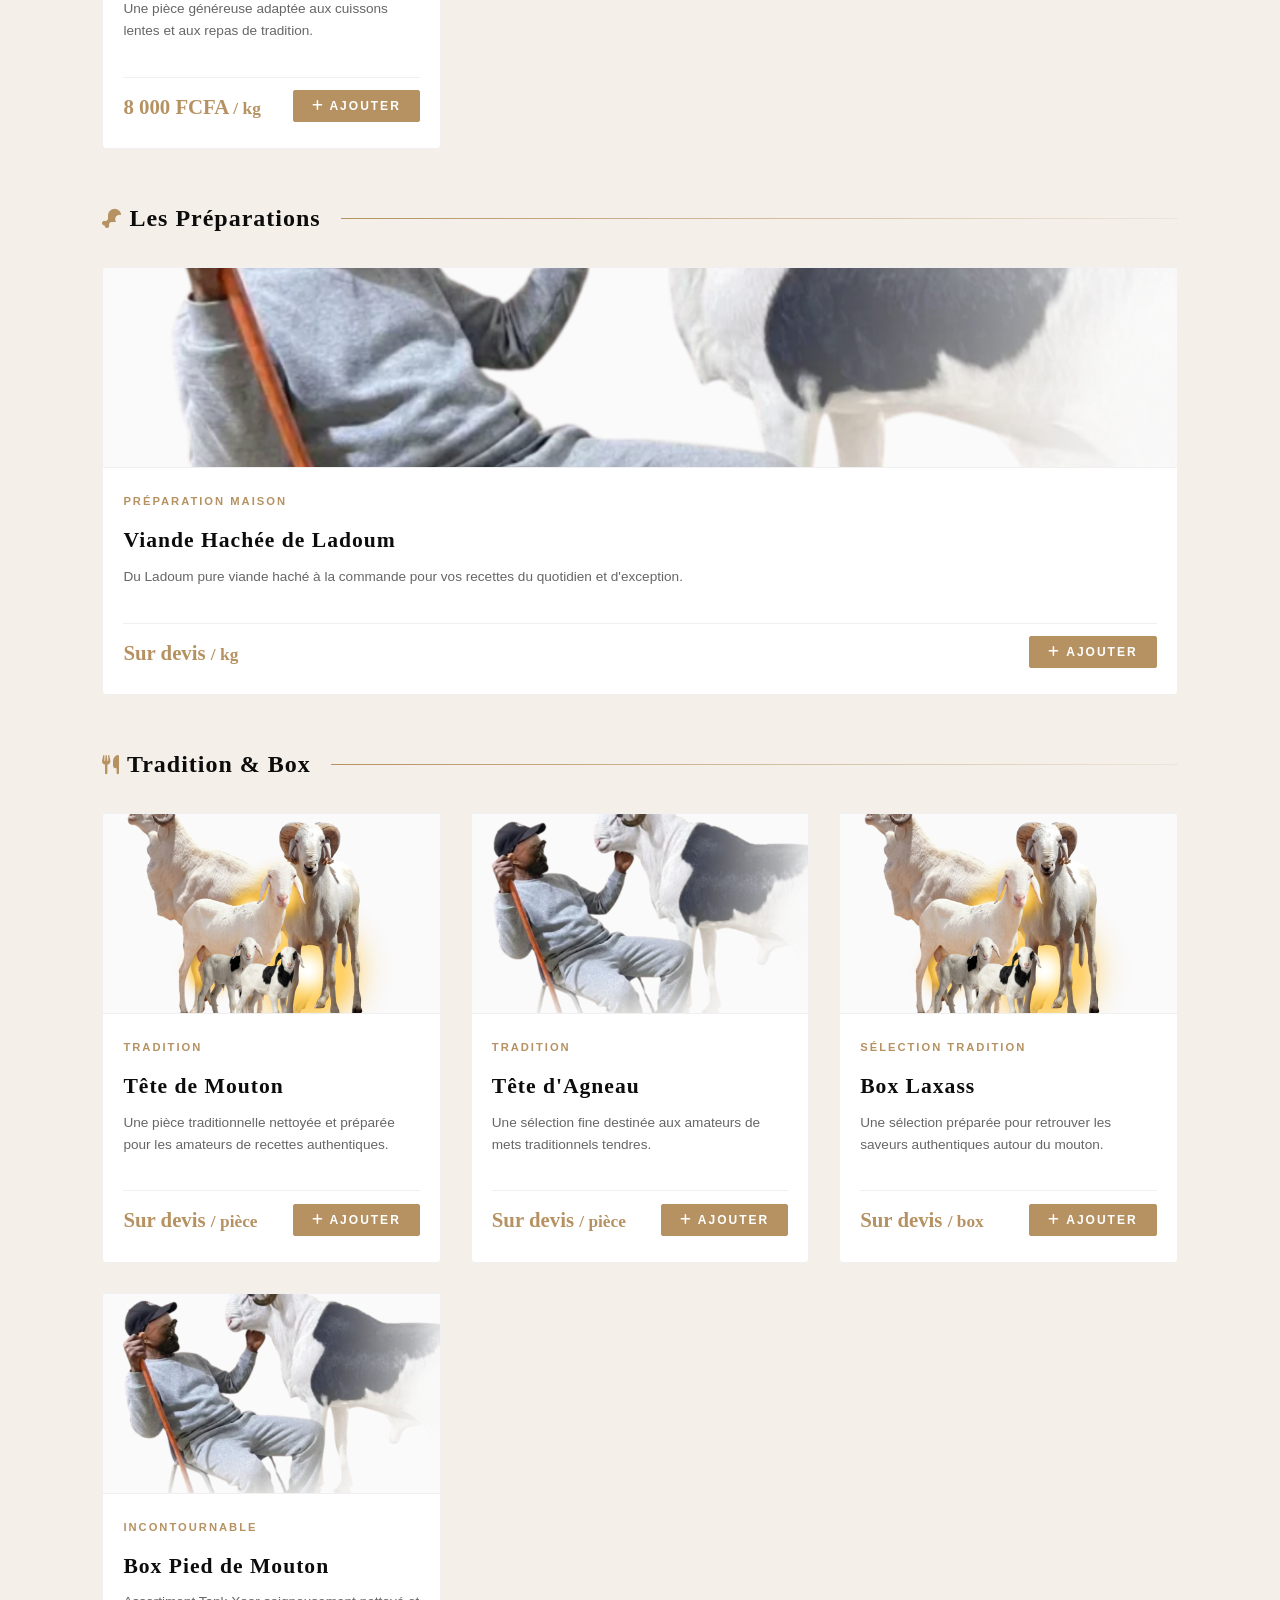
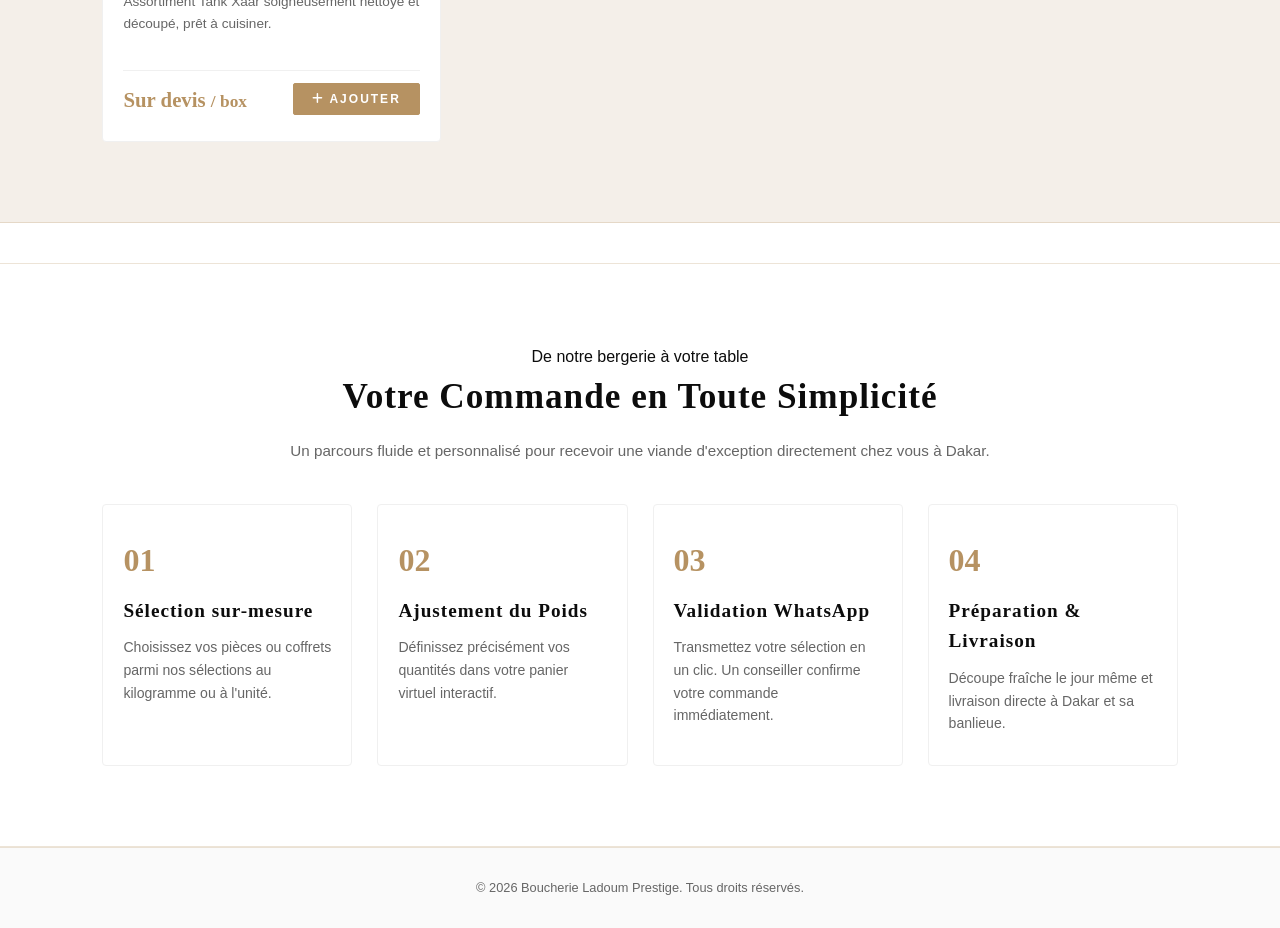
==== commit 83f1da79: "Mise a jour complete de script.js avec synchronisation multi-badges et menu mobile" ====
--- a/index.html
+++ b/index.html
@@ -11,6 +11,8 @@
 
     <!-- Header Fixe -->
    <!-- Header Fixe avec Menu Hamburger Mobile -->
+   <!-- Header Fixe -->
+   <!-- Header Fixe -->
    <header>
     <div class="logo">
         <a href="index.html">
@@ -18,19 +20,7 @@
         </a>
     </div>
     
-    <!-- Action de droite : Panier + Toggle Burger -->
-    <div class="header-actions">
-        <button class="cart-trigger" onclick="toggleCart()" title="Voir le panier">
-            <i class="fas fa-shopping-bag"></i>
-            <span class="cart-badge" id="cart-badge">0</span>
-        </button>
-
-        <button class="mobile-menu-btn" onclick="toggleMobileMenu()" title="Menu">
-            <i class="fas fa-bars" id="burger-icon"></i>
-        </button>
-    </div>
-
-    <!-- Navigation principale (Coulissante sur Mobile) -->
+    <!-- Navigation Principale -->
     <nav id="main-nav">
         <a href="index.html#accueil" onclick="closeMobileMenu()">Accueil</a>
         <a href="secret-excellence.html" onclick="closeMobileMenu()">Notre Secret</a>
@@ -43,7 +33,25 @@
             <span class="theme-dot dot-dark" onclick="setTheme('dark')" title="Thème Sombre"></span>
             <span class="theme-dot dot-red" onclick="setTheme('red')" title="Thème Bordeaux Prestige"></span>
         </div>
+
+        <!-- Panier Ordinateur -->
+        <button class="cart-trigger desktop-cart" onclick="toggleCart()" title="Voir le panier">
+            <i class="fas fa-shopping-bag"></i>
+            <span class="cart-badge">0</span>
+        </button>
     </nav>
+
+    <!-- Actions Mobile (Panier + Burger) -->
+    <div class="header-actions mobile-only">
+        <button class="cart-trigger" onclick="toggleCart()" title="Voir le panier">
+            <i class="fas fa-shopping-bag"></i>
+            <span class="cart-badge">0</span>
+        </button>
+
+        <button class="mobile-menu-btn" onclick="toggleMobileMenu()" title="Menu">
+            <i class="fas fa-bars" id="burger-icon"></i>
+        </button>
+    </div>
 </header>
 
     <!-- Hero Banner -->
--- a/style.css
+++ b/style.css
@@ -1275,7 +1275,7 @@
     }
 
     .logo-img {
-        height: 55px !important; /* Taille nette pour mobile sans étouffer l'écran */
+        height: 100px !important; /* Taille nette pour mobile sans étouffer l'écran */
         width: auto !important;
     }
 
@@ -1315,4 +1315,54 @@
         border-left: none !important;
         margin-top: 10px;
     }
+}
+
+video/* ==========================================================================
+CORRECTION ALIGNEMENT PANIER ORDINATEUR VS MOBILE
+========================================================================== */
+
+/* Sur ordinateur : masquer les actions mobiles */
+.mobile-only {
+ display: none !important;
+}
+
+/* Sur mobile (900px et moins) */
+@media (max-width: 900px) {
+ /* Masquer le panier du nav sur mobile */
+ .desktop-cart {
+     display: none !important;
+ }
+
+ /* Afficher le bloc d'actions mobile (Panier + Burger) à droite */
+ .mobile-only {
+     display: flex !important;
+     align-items: center;
+     gap: 10px;
+ }
+}
+
+/* ==========================================================================
+   GESTION STRICTE DU PANIER UNIQUE (PC VS MOBILE)
+   ========================================================================== */
+
+/* Sur Ordinateur (> 900px) */
+@media (min-width: 901px) {
+    .mobile-only {
+        display: none !important; /* Cache le bloc mobile */
+    }
+    .desktop-cart {
+        display: flex !important; /* Affiche le panier dans la nav */
+    }
+}
+
+/* Sur Mobile (<= 900px) */
+@media (max-width: 900px) {
+    .desktop-cart {
+        display: none !important; /* Cache le panier de la nav */
+    }
+    .mobile-only {
+        display: flex !important; /* Affiche le bloc Panier + Burger à droite */
+        align-items: center;
+        gap: 10px;
+    }
 }
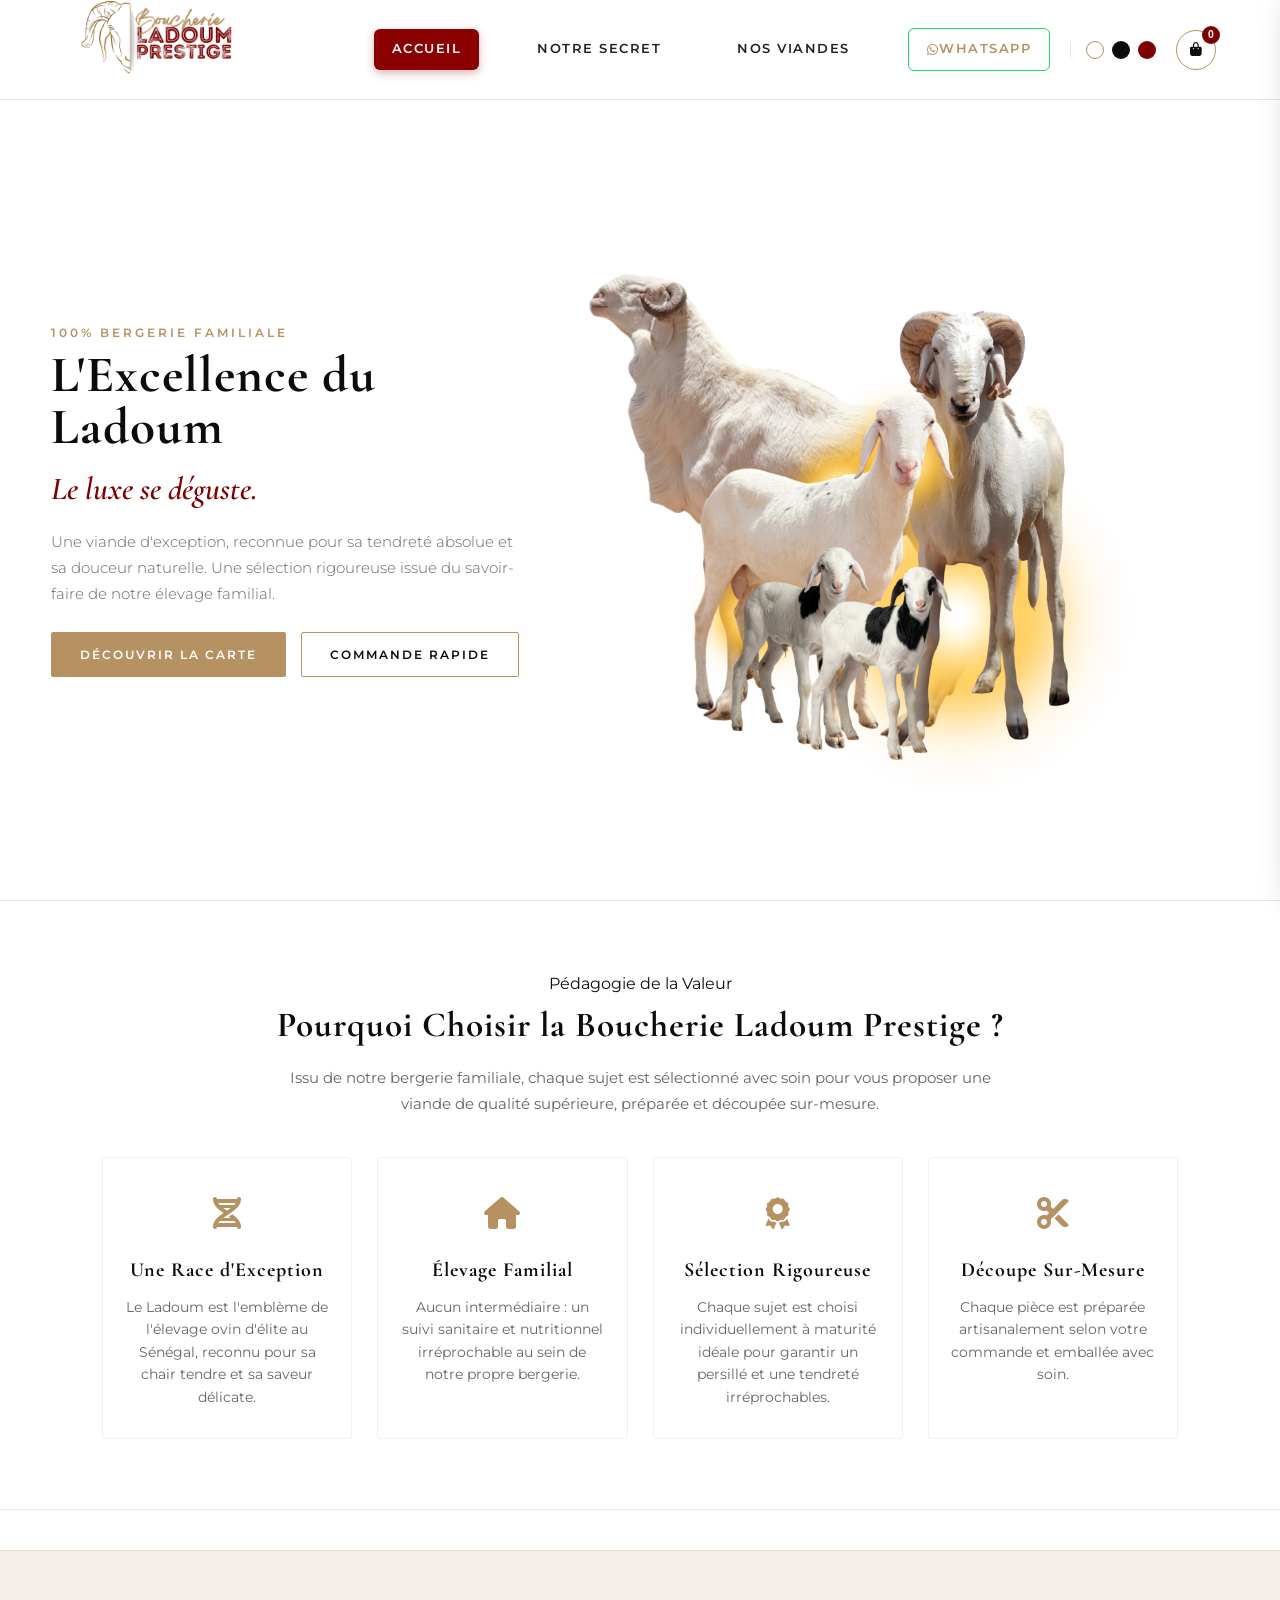
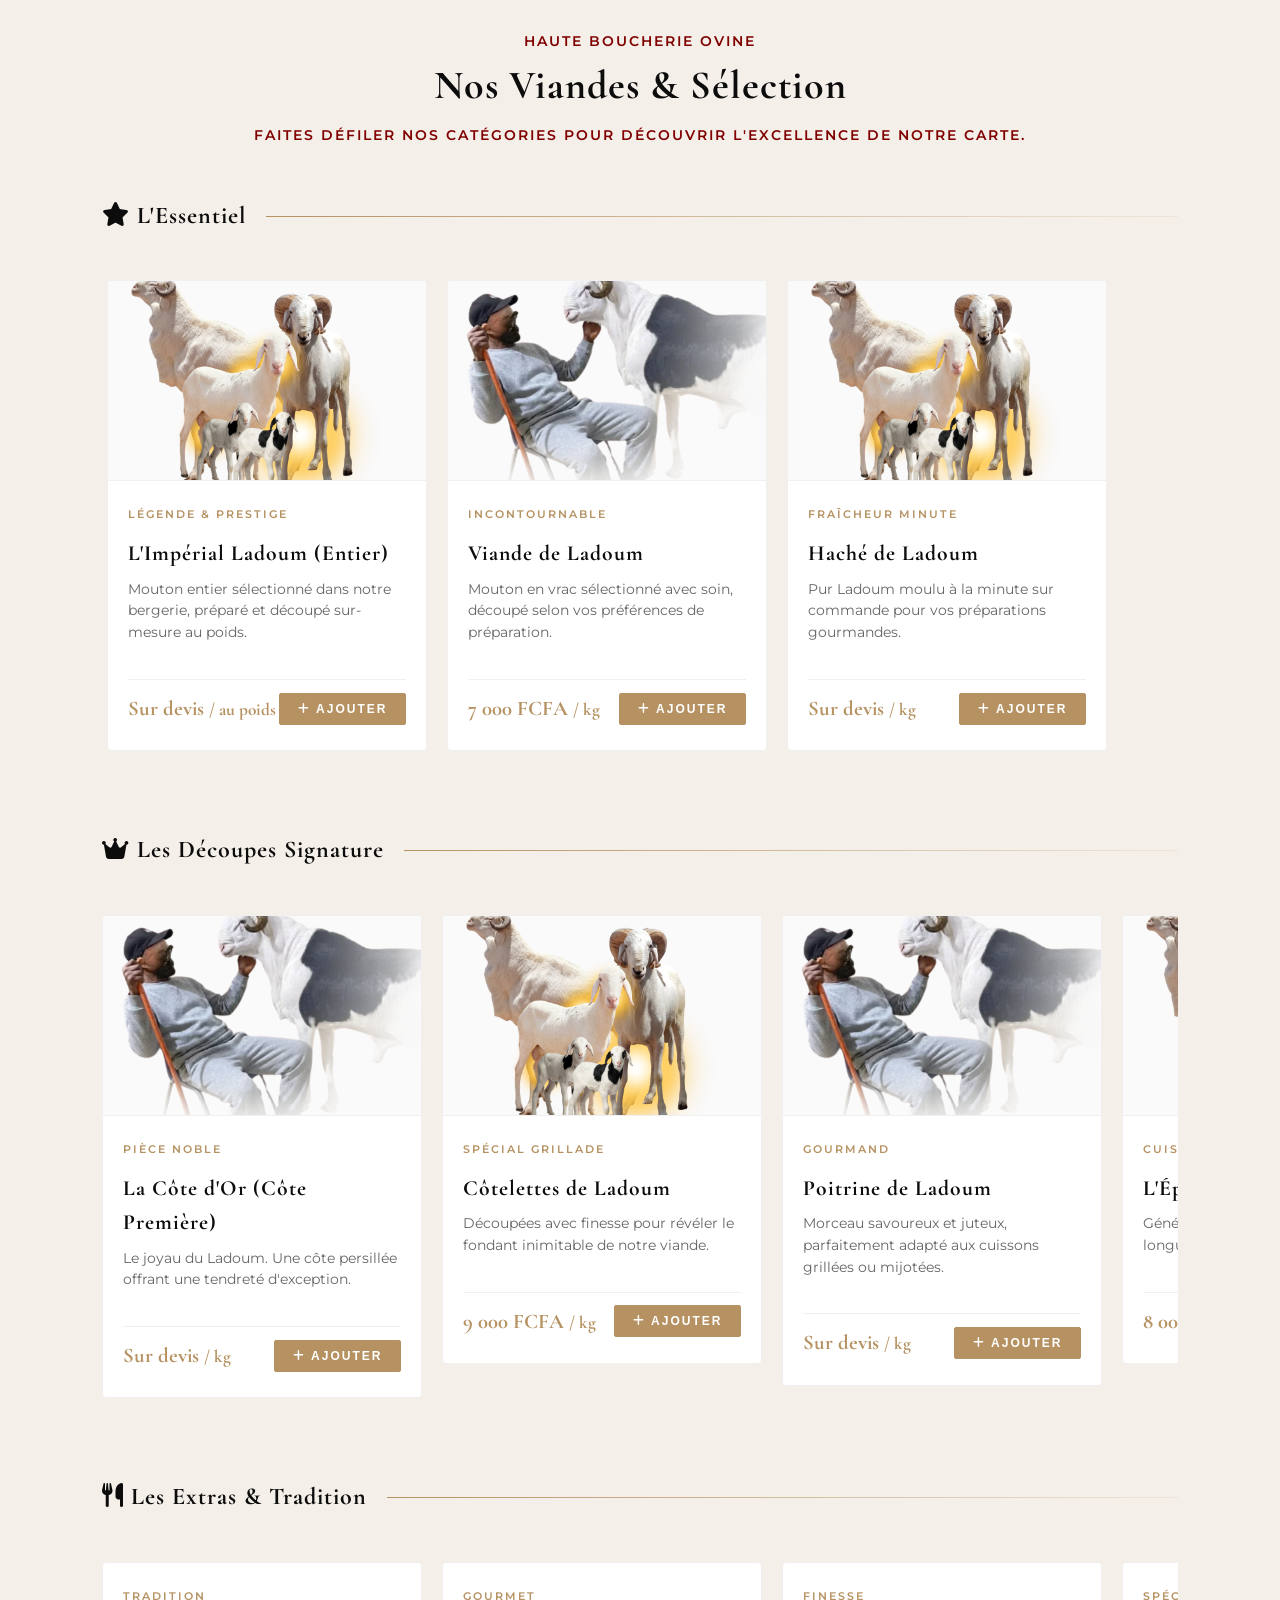
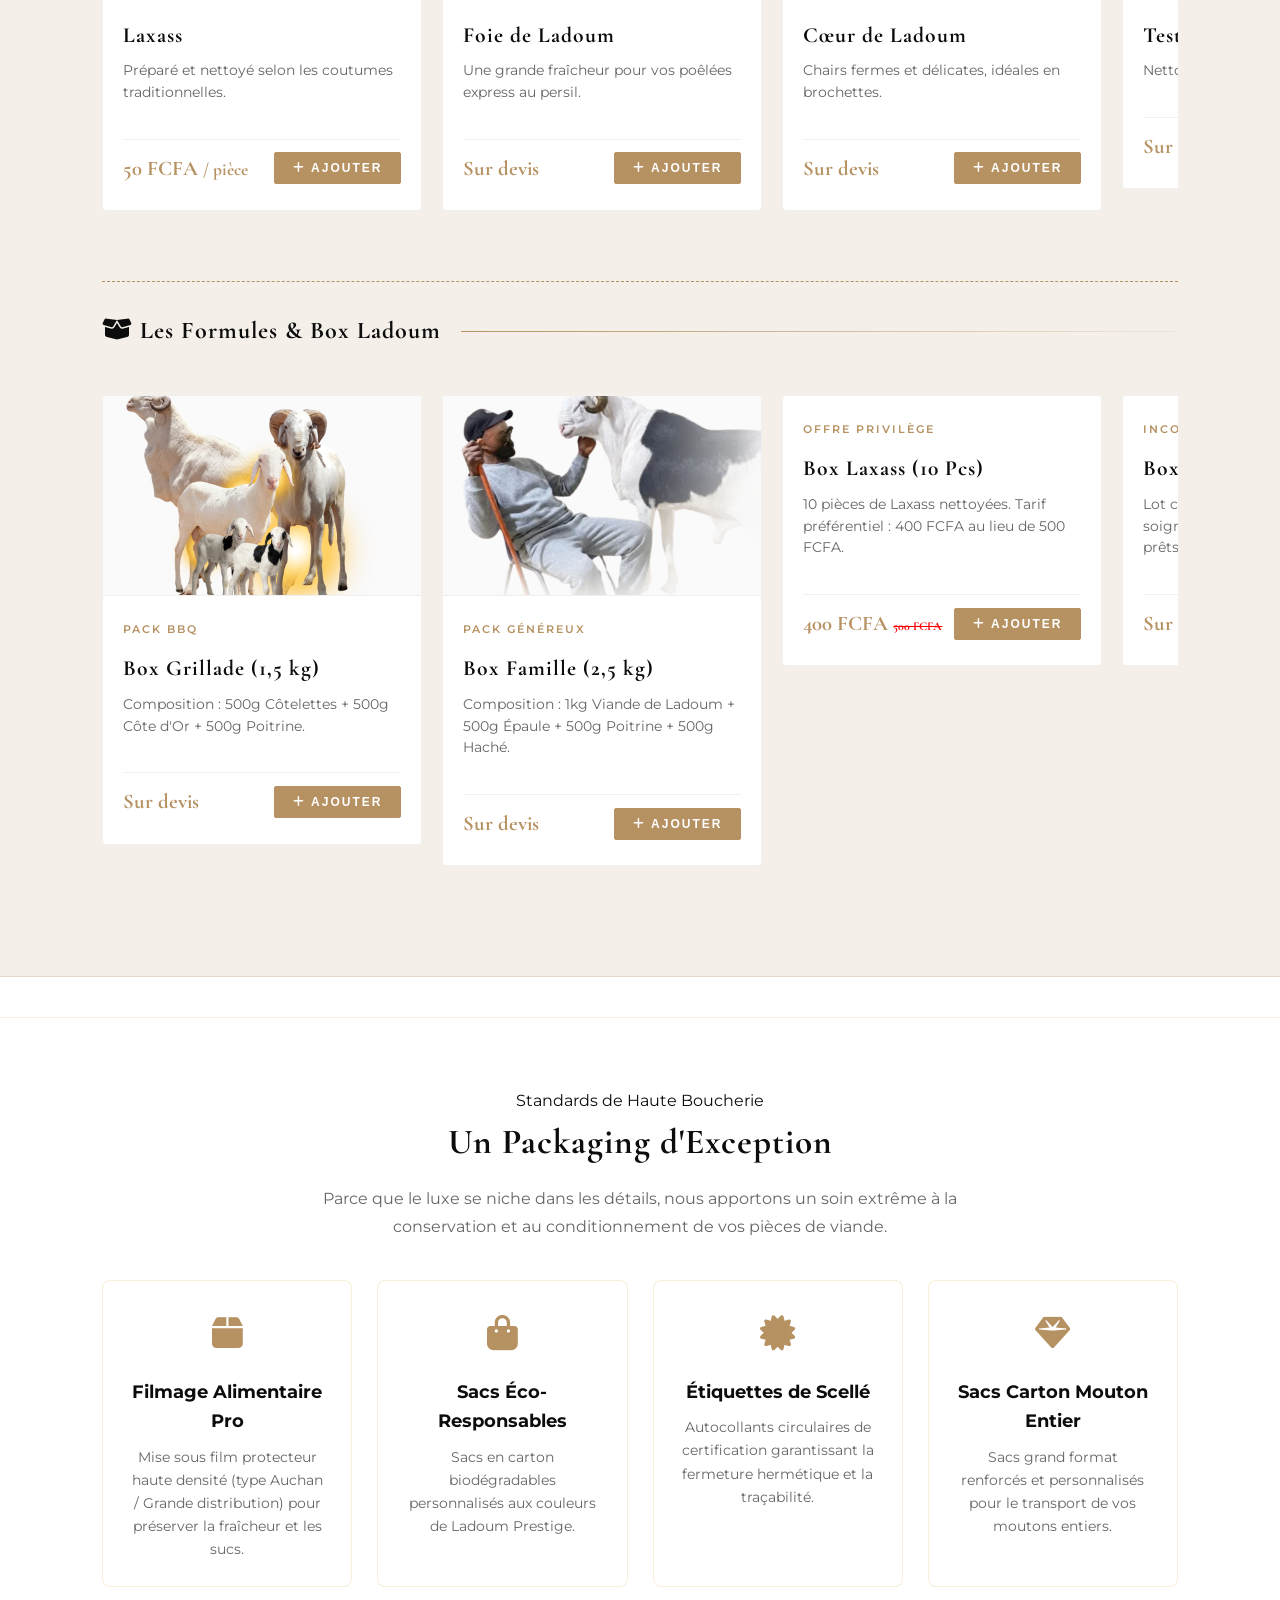
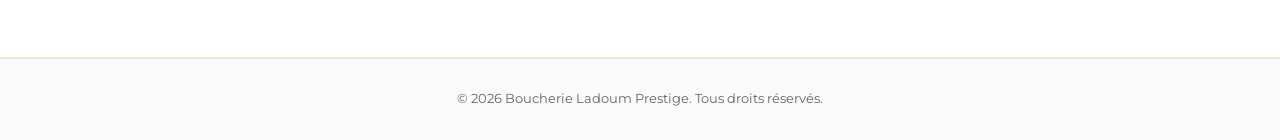
==== commit 2131d039: "maj" ====
--- a/index.html
+++ b/index.html
@@ -6,53 +6,131 @@
     <title>Boucherie Ladoum Prestige | Boucherie d'Exception</title>
     <link rel="stylesheet" href="style.css">
     <link rel="stylesheet" href="https://cdnjs.cloudflare.com/ajax/libs/font-awesome/6.4.0/css/all.min.css">
+    <style>
+        /* Styles spécifiques aux carrousels UX/UI */
+        .carousel-container {
+            display: flex;
+            gap: 20px;
+            overflow-x: auto;
+            scroll-snap-type: x mandatory;
+            scroll-behavior: smooth;
+            padding: 15px 5px 30px;
+            -webkit-overflow-scrolling: touch;
+        }
+
+        .carousel-container::-webkit-scrollbar {
+            height: 6px;
+        }
+
+        .carousel-container::-webkit-scrollbar-track {
+            background: var(--bg-color);
+        }
+
+        .carousel-container::-webkit-scrollbar-thumb {
+            background-color: var(--accent-gold);
+            border-radius: 10px;
+        }
+
+        .carousel-item {
+            flex: 0 0 280px;
+            scroll-snap-align: start;
+        }
+
+        @media (min-width: 768px) {
+            .carousel-item {
+                flex: 0 0 320px;
+            }
+        }
+
+        /* Section Packaging & Engagement */
+        .packaging-section {
+            padding: 70px 8%;
+            background: var(--card-bg, #fdfbf7);
+            border-top: 1px solid var(--border-color, rgba(212, 175, 55, 0.2));
+            border-bottom: 1px solid var(--border-color, rgba(212, 175, 55, 0.2));
+        }
+
+        .packaging-grid {
+            display: grid;
+            grid-template-columns: repeat(auto-fit, minmax(240px, 1fr));
+            gap: 25px;
+            margin-top: 40px;
+        }
+
+        .packaging-card {
+            background: var(--bg-color, #ffffff);
+            border: 1px solid var(--border-color, rgba(212, 175, 55, 0.2));
+            border-radius: 8px;
+            padding: 25px;
+            text-align: center;
+            transition: transform 0.3s ease;
+        }
+
+        .packaging-card:hover {
+            transform: translateY(-5px);
+        }
+
+        .packaging-icon {
+            font-size: 2.2rem;
+            color: var(--accent-gold);
+            margin-bottom: 15px;
+        }
+
+        .packaging-card h4 {
+            font-size: 1.15rem;
+            margin-bottom: 10px;
+            color: var(--text-color);
+        }
+
+        .packaging-card p {
+            font-size: 0.9rem;
+            color: var(--text-muted);
+            line-height: 1.6;
+        }
+    </style>
 </head>
 <body>
 
     <!-- Header Fixe -->
-   <!-- Header Fixe avec Menu Hamburger Mobile -->
-   <!-- Header Fixe -->
-   <!-- Header Fixe -->
-   <header>
-    <div class="logo">
-        <a href="index.html">
-            <img src="./img/logo_fond_blanc.png" alt="Boucherie Ladoum Prestige" id="site-logo" class="logo-img">
-        </a>
-    </div>
-    
-    <!-- Navigation Principale -->
-    <nav id="main-nav">
-        <a href="index.html#accueil" onclick="closeMobileMenu()">Accueil</a>
-        <a href="secret-excellence.html" onclick="closeMobileMenu()">Notre Secret</a>
-        <a href="viandes.html" onclick="closeMobileMenu()">Nos Viandes</a>
-        <a href="index.html#service-livraison" onclick="closeMobileMenu()">Livraison</a>
-        <a href="https://wa.me/221776518802" class="nav-wa" target="_blank"><i class="fab fa-whatsapp"></i> WhatsApp</a>
+    <header>
+        <div class="logo">
+            <a href="index.html">
+                <img src="./img/logo_fond_blanc.png" alt="Boucherie Ladoum Prestige" id="site-logo" class="logo-img">
+            </a>
+        </div>
         
-        <div class="theme-switcher">
-            <span class="theme-dot dot-light active" onclick="setTheme('light')" title="Thème Clair"></span>
-            <span class="theme-dot dot-dark" onclick="setTheme('dark')" title="Thème Sombre"></span>
-            <span class="theme-dot dot-red" onclick="setTheme('red')" title="Thème Bordeaux Prestige"></span>
-        </div>
-
-        <!-- Panier Ordinateur -->
-        <button class="cart-trigger desktop-cart" onclick="toggleCart()" title="Voir le panier">
-            <i class="fas fa-shopping-bag"></i>
-            <span class="cart-badge">0</span>
-        </button>
-    </nav>
-
-    <!-- Actions Mobile (Panier + Burger) -->
-    <div class="header-actions mobile-only">
-        <button class="cart-trigger" onclick="toggleCart()" title="Voir le panier">
-            <i class="fas fa-shopping-bag"></i>
-            <span class="cart-badge">0</span>
-        </button>
-
-        <button class="mobile-menu-btn" onclick="toggleMobileMenu()" title="Menu">
-            <i class="fas fa-bars" id="burger-icon"></i>
-        </button>
-    </div>
-</header>
+        <!-- Navigation Principale -->
+        <nav id="main-nav">
+            <a href="index.html#accueil" class="active" onclick="closeMobileMenu()">Accueil</a>
+            <a href="secret-excellence.html" onclick="closeMobileMenu()">Notre Secret</a>
+            <a href="viandes.html" onclick="closeMobileMenu()">Nos Viandes</a>
+            <a href="https://wa.me/221776518802" class="nav-wa" target="_blank" rel="noopener"><i class="fab fa-whatsapp"></i> WhatsApp</a>
+            
+            <div class="theme-switcher">
+                <span class="theme-dot dot-light active" onclick="setTheme('light')" title="Thème Clair"></span>
+                <span class="theme-dot dot-dark" onclick="setTheme('dark')" title="Thème Sombre"></span>
+                <span class="theme-dot dot-red" onclick="setTheme('red')" title="Thème Bordeaux Prestige"></span>
+            </div>
+
+            <!-- Panier Ordinateur -->
+            <button class="cart-trigger desktop-cart" onclick="toggleCart()" title="Voir le panier">
+                <i class="fas fa-shopping-bag"></i>
+                <span class="cart-badge">0</span>
+            </button>
+        </nav>
+
+        <!-- Actions Mobile (Panier + Burger) -->
+        <div class="header-actions mobile-only">
+            <button class="cart-trigger" onclick="toggleCart()" title="Voir le panier">
+                <i class="fas fa-shopping-bag"></i>
+                <span class="cart-badge">0</span>
+            </button>
+
+            <button class="mobile-menu-btn" onclick="toggleMobileMenu()" title="Menu">
+                <i class="fas fa-bars" id="burger-icon"></i>
+            </button>
+        </div>
+    </header>
 
     <!-- Hero Banner -->
     <section id="accueil" class="hero">
@@ -63,7 +141,7 @@
             <p class="description">Une viande d'exception, reconnue pour sa tendreté absolue et sa douceur naturelle. Une sélection rigoureuse issue du savoir-faire de notre élevage familial.</p>
             <div class="cta-group">
                 <a href="#decoupes" class="btn-gold">Découvrir la carte</a>
-                <a href="https://wa.me/221776518802" target="_blank" class="btn-outline">Commande rapide</a>
+                <a href="https://wa.me/221776518802" target="_blank" rel="noopener" class="btn-outline">Commande rapide</a>
             </div>
         </div>
         
@@ -72,11 +150,11 @@
         </div>
     </section>
 
-    <!-- BLOC PREUVE & CONFIANCE : Pourquoi choisir le Ladoum ? -->
+    <!-- BLOC PREUVE & CONFIANCE -->
     <section class="why-ladoum-section">
         <div class="why-header">
             <p class="label-prestige">Pédagogie de la Valeur</p>
-            <h2>Pourquoi Choisir le Ladoum ?</h2>
+            <h2>Pourquoi Choisir la Boucherie Ladoum Prestige ?</h2>
             <p class="why-intro">Issu de notre bergerie familiale, chaque sujet est sélectionné avec soin pour vous proposer une viande de qualité supérieure, préparée et découpée sur-mesure.</p>
         </div>
 
@@ -107,199 +185,366 @@
         </div>
     </section>
 
-    <!-- SECTION PRODUITS RESTRUCTURÉE (4 Catégories Complètes) -->
+    <!-- SECTION PRINCIPALE PRODUITS (EN CARROUSELS) -->
     <section id="decoupes" class="products">
+        <div class="products-header">
+            <p class="label-prestige">Haute Boucherie Ovine</p>
+            <h2>Nos Viandes & Sélection</h2>
+            <p class="products-subintro">Faites défiler nos catégories pour découvrir l'excellence de notre carte.</p>
+        </div>
         
-        <div class="products-header">
-            <p class="label-prestige">L'Art du Ladoum</p>
-            <h2>Nos Viandes & Sélections</h2>
-            <p class="products-subintro">Du morceau brut aux découpes les plus raffinées, choisissez le Ladoum selon vos envies.</p>
-        </div>
-        
-        <!-- CATÉGORIE 1: L'ESSENTIEL -->
+        <!-- CARROUSEL 1: L'ESSENTIEL -->
         <div class="category-block">
             <div class="category-header">
                 <h3><i class="fas fa-star gold-icon-sm"></i> L'Essentiel</h3>
                 <span class="category-line"></span>
             </div>
 
-            <div class="grid-products">
-                <div class="product-card" data-id="1">
-                    <div class="product-img-wrapper">
-                        <img src="./img/1.png" alt="Viande de Ladoum au Kilogramme" class="product-img">
-                    </div>
-                    <div class="product-card-body">
-                        <div class="badge">Incontournable</div>
-                        <h3>Viande de Ladoum</h3>
-                        <p>Sélectionnée avec soin, découpée selon vos besoins et proposée au kilogramme.</p>
-                        <div class="product-footer-row">
-                            <span class="price">7 000 FCFA <small>/ kg</small></span>
-                            <button onclick="addToCart('Viande de Ladoum au Kg', 7000, 'kg')" class="btn-card"><i class="fas fa-plus"></i> Ajouter</button>
-                        </div>
-                    </div>
-                </div>
-            </div>
-        </div>
-
-        <!-- CATÉGORIE 2: LES DÉCOUPES SIGNATURE -->
+            <div class="carousel-container">
+                <div class="carousel-item">
+                    <div class="product-card">
+                        <div class="product-img-wrapper">
+                            <img src="./img/1.png" alt="L'Impérial Ladoum" class="product-img">
+                        </div>
+                        <div class="product-card-body">
+                            <div class="badge">Légende & Prestige</div>
+                            <h3>L'Impérial Ladoum (Entier)</h3>
+                            <p>Mouton entier sélectionné dans notre bergerie, préparé et découpé sur-mesure au poids.</p>
+                            <div class="product-footer-row">
+                                <span class="price">Sur devis <small>/ au poids</small></span>
+                                <button onclick="addToCart('L&#39;Impérial Ladoum (Entier)', 0, 'unit')" class="btn-card"><i class="fas fa-plus"></i> Ajouter</button>
+                            </div>
+                        </div>
+                    </div>
+                </div>
+
+                <div class="carousel-item">
+                    <div class="product-card">
+                        <div class="product-img-wrapper">
+                            <img src="./img/propos1.png" alt="Viande de Ladoum" class="product-img">
+                        </div>
+                        <div class="product-card-body">
+                            <div class="badge">Incontournable</div>
+                            <h3>Viande de Ladoum</h3>
+                            <p>Mouton en vrac sélectionné avec soin, découpé selon vos préférences de préparation.</p>
+                            <div class="product-footer-row">
+                                <span class="price">7 000 FCFA <small>/ kg</small></span>
+                                <button onclick="addToCart('Viande de Ladoum au Kg', 7000, 'kg')" class="btn-card"><i class="fas fa-plus"></i> Ajouter</button>
+                            </div>
+                        </div>
+                    </div>
+                </div>
+
+                <div class="carousel-item">
+                    <div class="product-card">
+                        <div class="product-img-wrapper">
+                            <img src="./img/1.png" alt="Haché de Ladoum" class="product-img">
+                        </div>
+                        <div class="product-card-body">
+                            <div class="badge">Fraîcheur Minute</div>
+                            <h3>Haché de Ladoum</h3>
+                            <p>Pur Ladoum moulu à la minute sur commande pour vos préparations gourmandes.</p>
+                            <div class="product-footer-row">
+                                <span class="price">Sur devis <small>/ kg</small></span>
+                                <button onclick="addToCart('Haché de Ladoum', 0, 'kg')" class="btn-card"><i class="fas fa-plus"></i> Ajouter</button>
+                            </div>
+                        </div>
+                    </div>
+                </div>
+            </div>
+        </div>
+
+        <!-- CARROUSEL 2: LES DÉCOUPES SIGNATURE -->
         <div class="category-block">
             <div class="category-header">
                 <h3><i class="fas fa-crown gold-icon-sm"></i> Les Découpes Signature</h3>
                 <span class="category-line"></span>
             </div>
 
-            <div class="grid-products">
-                <div class="product-card" data-id="2">
-                    <div class="product-img-wrapper">
-                        <img src="./img/propos1.png" alt="Le Gigot de Ladoum" class="product-img">
-                    </div>
-                    <div class="product-card-body">
-                        <div class="badge">Pièce Signature</div>
-                        <h3>Le Gigot de Ladoum</h3>
-                        <p>La pièce incontournable pour les grandes tables. Une découpe généreuse pour vos réceptions.</p>
-                        <div class="product-footer-row">
-                            <span class="price">8 500 FCFA <small>/ kg</small></span>
-                            <button onclick="addToCart('Le Gigot de Ladoum', 8500, 'kg')" class="btn-card"><i class="fas fa-plus"></i> Ajouter</button>
-                        </div>
-                    </div>
-                </div>
-
-                <div class="product-card" data-id="3">
-                    <div class="product-img-wrapper">
-                        <img src="./img/1.png" alt="Le Filet de Ladoum" class="product-img">
-                    </div>
-                    <div class="product-card-body">
-                        <div class="badge">Sélection Prestige</div>
-                        <h3>Le Filet de Ladoum</h3>
-                        <p>La découpe la plus délicate. Une pièce raffinée destinée aux amateurs de viande extra-tendre.</p>
-                        <div class="product-footer-row">
-                            <span class="price">Sur devis <small>/ kg</small></span>
-                            <button onclick="addToCart('Le Filet de Ladoum', 0, 'kg')" class="btn-card"><i class="fas fa-plus"></i> Ajouter</button>
-                        </div>
-                    </div>
-                </div>
-
-                <div class="product-card" data-id="4">
-                    <div class="product-img-wrapper">
-                        <img src="./img/propos1.png" alt="Les Côtelettes de Ladoum" class="product-img">
-                    </div>
-                    <div class="product-card-body">
-                        <div class="badge">Sélection Gourmande</div>
-                        <h3>Les Côtelettes de Ladoum</h3>
-                        <p>Découpées avec précision pour révéler toute la richesse et le fondant de la viande.</p>
-                        <div class="product-footer-row">
-                            <span class="price">9 000 FCFA <small>/ kg</small></span>
-                            <button onclick="addToCart('Les Côtelettes de Ladoum', 9000, 'kg')" class="btn-card"><i class="fas fa-plus"></i> Ajouter</button>
-                        </div>
-                    </div>
-                </div>
-
-                <div class="product-card" data-id="5">
-                    <div class="product-img-wrapper">
-                        <img src="./img/1.png" alt="L'Épaule de Ladoum" class="product-img">
-                    </div>
-                    <div class="product-card-body">
-                        <div class="badge">Cuisson Fondante</div>
-                        <h3>L'Épaule de Ladoum</h3>
-                        <p>Une pièce généreuse adaptée aux cuissons lentes et aux repas de tradition.</p>
-                        <div class="product-footer-row">
-                            <span class="price">8 000 FCFA <small>/ kg</small></span>
-                            <button onclick="addToCart('L\'Épaule de Ladoum', 8000, 'kg')" class="btn-card"><i class="fas fa-plus"></i> Ajouter</button>
-                        </div>
-                    </div>
-                </div>
-            </div>
-        </div>
-
-        <!-- CATÉGORIE 3: LES PRÉPARATIONS -->
+            <div class="carousel-container">
+                <div class="carousel-item">
+                    <div class="product-card">
+                        <div class="product-img-wrapper">
+                            <img src="./img/propos1.png" alt="La Côte d'Or" class="product-img">
+                        </div>
+                        <div class="product-card-body">
+                            <div class="badge">Pièce Noble</div>
+                            <h3>La Côte d'Or (Côte Première)</h3>
+                            <p>Le joyau du Ladoum. Une côte persillée offrant une tendreté d'exception.</p>
+                            <div class="product-footer-row">
+                                <span class="price">Sur devis <small>/ kg</small></span>
+                                <button onclick="addToCart('La Côte d&#39;Or', 0, 'kg')" class="btn-card"><i class="fas fa-plus"></i> Ajouter</button>
+                            </div>
+                        </div>
+                    </div>
+                </div>
+
+                <div class="carousel-item">
+                    <div class="product-card">
+                        <div class="product-img-wrapper">
+                            <img src="./img/1.png" alt="Côtelettes de Ladoum" class="product-img">
+                        </div>
+                        <div class="product-card-body">
+                            <div class="badge">Spécial Grillade</div>
+                            <h3>Côtelettes de Ladoum</h3>
+                            <p>Découpées avec finesse pour révéler le fondant inimitable de notre viande.</p>
+                            <div class="product-footer-row">
+                                <span class="price">9 000 FCFA <small>/ kg</small></span>
+                                <button onclick="addToCart('Côtelettes de Ladoum', 9000, 'kg')" class="btn-card"><i class="fas fa-plus"></i> Ajouter</button>
+                            </div>
+                        </div>
+                    </div>
+                </div>
+
+                <div class="carousel-item">
+                    <div class="product-card">
+                        <div class="product-img-wrapper">
+                            <img src="./img/propos1.png" alt="Poitrine de Ladoum" class="product-img">
+                        </div>
+                        <div class="product-card-body">
+                            <div class="badge">Gourmand</div>
+                            <h3>Poitrine de Ladoum</h3>
+                            <p>Morceau savoureux et juteux, parfaitement adapté aux cuissons grillées ou mijotées.</p>
+                            <div class="product-footer-row">
+                                <span class="price">Sur devis <small>/ kg</small></span>
+                                <button onclick="addToCart('Poitrine de Ladoum', 0, 'kg')" class="btn-card"><i class="fas fa-plus"></i> Ajouter</button>
+                            </div>
+                        </div>
+                    </div>
+                </div>
+
+                <div class="carousel-item">
+                    <div class="product-card">
+                        <div class="product-img-wrapper">
+                            <img src="./img/1.png" alt="L'Épaule de Ladoum" class="product-img">
+                        </div>
+                        <div class="product-card-body">
+                            <div class="badge">Cuisson Lente</div>
+                            <h3>L'Épaule de Ladoum</h3>
+                            <p>Généreuse et fondante, idéale à rôtir longuement ou confire au four.</p>
+                            <div class="product-footer-row">
+                                <span class="price">8 000 FCFA <small>/ kg</small></span>
+                                <button onclick="addToCart('L&#39;Épaule de Ladoum', 8000, 'kg')" class="btn-card"><i class="fas fa-plus"></i> Ajouter</button>
+                            </div>
+                        </div>
+                    </div>
+                </div>
+
+                <div class="carousel-item">
+                    <div class="product-card">
+                        <div class="product-img-wrapper">
+                            <img src="./img/propos1.png" alt="Le Gigot Royal" class="product-img">
+                        </div>
+                        <div class="product-card-body">
+                            <div class="badge">Pièce Maîtresse</div>
+                            <h3>Le Gigot Royal</h3>
+                            <p>Découpe majestueuse pour vos grandes réceptions et événements d'exception.</p>
+                            <div class="product-footer-row">
+                                <span class="price">8 500 FCFA <small>/ kg</small></span>
+                                <button onclick="addToCart('Le Gigot Royal', 8500, 'kg')" class="btn-card"><i class="fas fa-plus"></i> Ajouter</button>
+                            </div>
+                        </div>
+                    </div>
+                </div>
+            </div>
+        </div>
+
+        <!-- CARROUSEL 3: LES EXTRAS / SÉLECTION TRADITION -->
         <div class="category-block">
             <div class="category-header">
-                <h3><i class="fas fa-drumstick-bite gold-icon-sm"></i> Les Préparations</h3>
+                <h3><i class="fas fa-utensils gold-icon-sm"></i> Les Extras & Tradition</h3>
                 <span class="category-line"></span>
             </div>
 
-            <div class="grid-products">
-                <div class="product-card" data-id="6">
-                    <div class="product-img-wrapper">
-                        <img src="./img/propos1.png" alt="Viande Hachée de Ladoum" class="product-img">
-                    </div>
-                    <div class="product-card-body">
-                        <div class="badge">Préparation Maison</div>
-                        <h3>Viande Hachée de Ladoum</h3>
-                        <p>Du Ladoum pure viande haché à la commande pour vos recettes du quotidien et d'exception.</p>
-                        <div class="product-footer-row">
-                            <span class="price">Sur devis <small>/ kg</small></span>
-                            <button onclick="addToCart('Viande Hachée de Ladoum', 0, 'kg')" class="btn-card"><i class="fas fa-plus"></i> Ajouter</button>
-                        </div>
-                    </div>
-                </div>
-            </div>
-        </div>
-
-        <!-- CATÉGORIE 4: TRADITION & BOX -->
-        <div class="category-block">
+            <div class="carousel-container">
+                <div class="carousel-item">
+                    <div class="product-card">
+                        <div class="product-card-body">
+                            <div class="badge">Tradition</div>
+                            <h3>Laxass</h3>
+                            <p>Préparé et nettoyé selon les coutumes traditionnelles.</p>
+                            <div class="product-footer-row">
+                                <span class="price">50 FCFA <small>/ pièce</small></span>
+                                <button onclick="addToCart('Laxass', 50, 'unit')" class="btn-card"><i class="fas fa-plus"></i> Ajouter</button>
+                            </div>
+                        </div>
+                    </div>
+                </div>
+
+                <div class="carousel-item">
+                    <div class="product-card">
+                        <div class="product-card-body">
+                            <div class="badge">Gourmet</div>
+                            <h3>Foie de Ladoum</h3>
+                            <p>Une grande fraîcheur pour vos poêlées express au persil.</p>
+                            <div class="product-footer-row">
+                                <span class="price">Sur devis</span>
+                                <button onclick="addToCart('Foie de Ladoum', 0, 'unit')" class="btn-card"><i class="fas fa-plus"></i> Ajouter</button>
+                            </div>
+                        </div>
+                    </div>
+                </div>
+
+                <div class="carousel-item">
+                    <div class="product-card">
+                        <div class="product-card-body">
+                            <div class="badge">Finesse</div>
+                            <h3>Cœur de Ladoum</h3>
+                            <p>Chairs fermes et délicates, idéales en brochettes.</p>
+                            <div class="product-footer-row">
+                                <span class="price">Sur devis</span>
+                                <button onclick="addToCart('Cœur de Ladoum', 0, 'unit')" class="btn-card"><i class="fas fa-plus"></i> Ajouter</button>
+                            </div>
+                        </div>
+                    </div>
+                </div>
+
+                <div class="carousel-item">
+                    <div class="product-card">
+                        <div class="product-card-body">
+                            <div class="badge">Spécialité</div>
+                            <h3>Testicules</h3>
+                            <p>Nettoyés soigneusement à la demande.</p>
+                            <div class="product-footer-row">
+                                <span class="price">Sur devis</span>
+                                <button onclick="addToCart('Testicules', 0, 'unit')" class="btn-card"><i class="fas fa-plus"></i> Ajouter</button>
+                            </div>
+                        </div>
+                    </div>
+                </div>
+
+                <div class="carousel-item">
+                    <div class="product-card">
+                        <div class="product-card-body">
+                            <div class="badge">Fins Connaisseurs</div>
+                            <h3>Rognons</h3>
+                            <p>Délicieusement tendres, préparés prêts pour la cuisson.</p>
+                            <div class="product-footer-row">
+                                <span class="price">Sur devis</span>
+                                <button onclick="addToCart('Rognons', 0, 'unit')" class="btn-card"><i class="fas fa-plus"></i> Ajouter</button>
+                            </div>
+                        </div>
+                    </div>
+                </div>
+
+                <div class="carousel-item">
+                    <div class="product-card">
+                        <div class="product-card-body">
+                            <div class="badge">Tradition</div>
+                            <h3>Tête de Ladoum</h3>
+                            <p>Flambée et préparée minutieusement à l'ancienne.</p>
+                            <div class="product-footer-row">
+                                <span class="price">Sur devis</span>
+                                <button onclick="addToCart('Tête de Ladoum', 0, 'unit')" class="btn-card"><i class="fas fa-plus"></i> Ajouter</button>
+                            </div>
+                        </div>
+                    </div>
+                </div>
+
+                <div class="carousel-item">
+                    <div class="product-card">
+                        <div class="product-card-body">
+                            <div class="badge">Incontournable</div>
+                            <h3>Pieds / Tank Xaar</h3>
+                            <p>Pieds de mouton lavés, flambés et découpés prêt à cuisiner.</p>
+                            <div class="product-footer-row">
+                                <span class="price">Sur devis</span>
+                                <button onclick="addToCart('Pieds / Tank Xaar', 0, 'unit')" class="btn-card"><i class="fas fa-plus"></i> Ajouter</button>
+                            </div>
+                        </div>
+                    </div>
+                </div>
+            </div>
+        </div>
+
+        <!-- CARROUSEL 4 (AVANT-DERNIER SECTEUR): LES FORMULES & BOX LADOUM -->
+        <div class="category-block" style="margin-top: 40px; padding-top: 30px; border-top: 1px dashed var(--accent-gold);">
             <div class="category-header">
-                <h3><i class="fas fa-utensils gold-icon-sm"></i> Tradition & Box</h3>
+                <h3><i class="fas fa-box-open gold-icon-sm"></i> Les Formules & Box Ladoum</h3>
                 <span class="category-line"></span>
             </div>
 
-            <div class="grid-products">
-                <div class="product-card" data-id="7">
-                    <div class="product-img-wrapper">
-                        <img src="./img/1.png" alt="Tête de Mouton" class="product-img">
-                    </div>
-                    <div class="product-card-body">
-                        <div class="badge">Tradition</div>
-                        <h3>Tête de Mouton</h3>
-                        <p>Une pièce traditionnelle nettoyée et préparée pour les amateurs de recettes authentiques.</p>
-                        <div class="product-footer-row">
-                            <span class="price">Sur devis <small>/ pièce</small></span>
-                            <button onclick="addToCart('Tête de Mouton', 0, 'unit')" class="btn-card"><i class="fas fa-plus"></i> Ajouter</button>
-                        </div>
-                    </div>
-                </div>
-
-                <div class="product-card" data-id="8">
-                    <div class="product-img-wrapper">
-                        <img src="./img/propos1.png" alt="Tête d'Agneau" class="product-img">
-                    </div>
-                    <div class="product-card-body">
-                        <div class="badge">Tradition</div>
-                        <h3>Tête d'Agneau</h3>
-                        <p>Une sélection fine destinée aux amateurs de mets traditionnels tendres.</p>
-                        <div class="product-footer-row">
-                            <span class="price">Sur devis <small>/ pièce</small></span>
-                            <button onclick="addToCart('Tête d\'Agneau', 0, 'unit')" class="btn-card"><i class="fas fa-plus"></i> Ajouter</button>
-                        </div>
-                    </div>
-                </div>
-
-                <div class="product-card" data-id="9">
-                    <div class="product-img-wrapper">
-                        <img src="./img/1.png" alt="Box Laxass" class="product-img">
-                    </div>
-                    <div class="product-card-body">
-                        <div class="badge">Sélection Tradition</div>
-                        <h3>Box Laxass</h3>
-                        <p>Une sélection préparée pour retrouver les saveurs authentiques autour du mouton.</p>
-                        <div class="product-footer-row">
-                            <span class="price">Sur devis <small>/ box</small></span>
-                            <button onclick="addToCart('Box Laxass', 0, 'unit')" class="btn-card"><i class="fas fa-plus"></i> Ajouter</button>
-                        </div>
-                    </div>
-                </div>
-
-                <div class="product-card" data-id="10">
-                    <div class="product-img-wrapper">
-                        <img src="./img/propos1.png" alt="Box Pied de Mouton - Tank Xaar" class="product-img">
-                    </div>
-                    <div class="product-card-body">
-                        <div class="badge">Incontournable</div>
-                        <h3>Box Pied de Mouton</h3>
-                        <p>Assortiment Tank Xaar soigneusement nettoyé et découpé, prêt à cuisiner.</p>
-                        <div class="product-footer-row">
-                            <span class="price">Sur devis <small>/ box</small></span>
-                            <button onclick="addToCart('Box Pied de Mouton (Tank Xaar)', 0, 'unit')" class="btn-card"><i class="fas fa-plus"></i> Ajouter</button>
+            <div class="carousel-container">
+                <!-- Box Grillade -->
+                <div class="carousel-item">
+                    <div class="product-card">
+                        <div class="product-img-wrapper">
+                            <img src="./img/1.png" alt="Box Grillade" class="product-img">
+                        </div>
+                        <div class="product-card-body">
+                            <div class="badge">Pack BBQ</div>
+                            <h3>Box Grillade (1,5 kg)</h3>
+                            <p>Composition : 500g Côtelettes + 500g Côte d'Or + 500g Poitrine.</p>
+                            <div class="product-footer-row">
+                                <span class="price">Sur devis</span>
+                                <button onclick="addToCart('Box Grillade (1,5 kg)', 0, 'unit')" class="btn-card"><i class="fas fa-plus"></i> Ajouter</button>
+                            </div>
+                        </div>
+                    </div>
+                </div>
+
+                <!-- Box Famille -->
+                <div class="carousel-item">
+                    <div class="product-card">
+                        <div class="product-img-wrapper">
+                            <img src="./img/propos1.png" alt="Box Famille" class="product-img">
+                        </div>
+                        <div class="product-card-body">
+                            <div class="badge">Pack Généreux</div>
+                            <h3>Box Famille (2,5 kg)</h3>
+                            <p>Composition : 1kg Viande de Ladoum + 500g Épaule + 500g Poitrine + 500g Haché.</p>
+                            <div class="product-footer-row">
+                                <span class="price">Sur devis</span>
+                                <button onclick="addToCart('Box Famille (2,5 kg)', 0, 'unit')" class="btn-card"><i class="fas fa-plus"></i> Ajouter</button>
+                            </div>
+                        </div>
+                    </div>
+                </div>
+
+                <!-- Box Laxass -->
+                <div class="carousel-item">
+                    <div class="product-card">
+                        <div class="product-card-body">
+                            <div class="badge">Offre Privilège</div>
+                            <h3>Box Laxass (10 Pcs)</h3>
+                            <p>10 pièces de Laxass nettoyées. Tarif préférentiel : 400 FCFA au lieu de 500 FCFA.</p>
+                            <div class="product-footer-row">
+                                <span class="price">400 FCFA <small><s style="color:red; font-size:0.75rem;">500 FCFA</s></small></span>
+                                <button onclick="addToCart('Box Laxass (10 pcs)', 400, 'unit')" class="btn-card"><i class="fas fa-plus"></i> Ajouter</button>
+                            </div>
+                        </div>
+                    </div>
+                </div>
+
+                <!-- Box Tank Xaar -->
+                <div class="carousel-item">
+                    <div class="product-card">
+                        <div class="product-card-body">
+                            <div class="badge">Incontournable</div>
+                            <h3>Box Tank Xaar</h3>
+                            <p>Lot complet de pieds de mouton soigneusement flambés, nettoyés et prêts à cuisiner.</p>
+                            <div class="product-footer-row">
+                                <span class="price">Sur devis</span>
+                                <button onclick="addToCart('Box Tank Xaar', 0, 'unit')" class="btn-card"><i class="fas fa-plus"></i> Ajouter</button>
+                            </div>
+                        </div>
+                    </div>
+                </div>
+
+                <!-- Box Réception -->
+                <div class="carousel-item">
+                    <div class="product-card">
+                        <div class="product-img-wrapper">
+                            <img src="./img/1.png" alt="Box Réception" class="product-img">
+                        </div>
+                        <div class="product-card-body">
+                            <div class="badge">Prestige VIP</div>
+                            <h3>Box Réception</h3>
+                            <p>1 Gigot Royal + 1 kg Côtelettes + 1 kg Côte d'Or + 1 kg Poitrine (Idéal pour 8-12 pers.).</p>
+                            <div class="product-footer-row">
+                                <span class="price">Sur devis</span>
+                                <button onclick="addToCart('Box Réception VIP', 0, 'unit')" class="btn-card"><i class="fas fa-plus"></i> Ajouter</button>
+                            </div>
                         </div>
                     </div>
                 </div>
@@ -307,37 +552,39 @@
         </div>
     </section>
 
-    <!-- SECTION SERVICE & LIVRAISON (Parcours Conciergerie) -->
-    <section id="service-livraison" class="service-section">
-        <div class="service-header">
-            <p class="label-prestige">De notre bergerie à votre table</p>
-            <h2>Votre Commande en Toute Simplicité</h2>
-            <p class="service-intro">Un parcours fluide et personnalisé pour recevoir une viande d'exception directement chez vous à Dakar.</p>
-        </div>
-
-        <div class="service-steps-grid">
-            <div class="service-step-card">
-                <span class="step-num">01</span>
-                <h3>Sélection sur-mesure</h3>
-                <p>Choisissez vos pièces ou coffrets parmi nos sélections au kilogramme ou à l'unité.</p>
-            </div>
-
-            <div class="service-step-card">
-                <span class="step-num">02</span>
-                <h3>Ajustement du Poids</h3>
-                <p>Définissez précisément vos quantités dans votre panier virtuel interactif.</p>
-            </div>
-
-            <div class="service-step-card">
-                <span class="step-num">03</span>
-                <h3>Validation WhatsApp</h3>
-                <p>Transmettez votre sélection en un clic. Un conseiller confirme votre commande immédiatement.</p>
-            </div>
-
-            <div class="service-step-card">
-                <span class="step-num">04</span>
-                <h3>Préparation & Livraison</h3>
-                <p>Découpe fraîche le jour même et livraison directe à Dakar et sa banlieue.</p>
+    <!-- DERNIÈRE SECTION: PACKAGING & NORMES QUALITÉ -->
+    <section class="packaging-section">
+        <div style="text-align: center; max-width: 700px; margin: 0 auto;">
+            <p class="label-prestige">Standards de Haute Boucherie</p>
+            <h2 style="font-size: 2.2rem; margin-bottom: 15px;">Un Packaging d'Exception</h2>
+            <p style="color: var(--text-muted); line-height: 1.7;">
+                Parce que le luxe se niche dans les détails, nous apportons un soin extrême à la conservation et au conditionnement de vos pièces de viande.
+            </p>
+        </div>
+
+        <div class="packaging-grid">
+            <div class="packaging-card">
+                <div class="packaging-icon"><i class="fas fa-box"></i></div>
+                <h4>Filmage Alimentaire Pro</h4>
+                <p>Mise sous film protecteur haute densité (type Auchan / Grande distribution) pour préserver la fraîcheur et les sucs.</p>
+            </div>
+
+            <div class="packaging-card">
+                <div class="packaging-icon"><i class="fas fa-shopping-bag"></i></div>
+                <h4>Sacs Éco-Responsables</h4>
+                <p>Sacs en carton biodégradables personnalisés aux couleurs de Ladoum Prestige.</p>
+            </div>
+
+            <div class="packaging-card">
+                <div class="packaging-icon"><i class="fas fa-certificate"></i></div>
+                <h4>Étiquettes de Scellé</h4>
+                <p>Autocollants circulaires de certification garantissant la fermeture hermétique et la traçabilité.</p>
+            </div>
+
+            <div class="packaging-card">
+                <div class="packaging-icon"><i class="fas fa-gem"></i></div>
+                <h4>Sacs Carton Mouton Entier</h4>
+                <p>Sacs grand format renforcés et personnalisés pour le transport de vos moutons entiers.</p>
             </div>
         </div>
     </section>
--- a/style.css
+++ b/style.css
@@ -1,1368 +1,1291 @@
-/* Palette dynamique Ladoum Prestige */
-:root {
-    --bg-color: #ffffff;
-    --text-color: #0c0c0c;
-    --text-muted: #666666;
-    --accent-gold: #b69262;
-    --accent-rouge: #800000;
-    
-    --card-bg: #ffffff;
-    --card-border: #f0f0f0;
-    --card-shadow: rgba(128, 0, 0, 0.15);
-    
-    /* Styles HOVER sur Fond Blanc : ROUGE & BLANC */
-    --hover-card-bg: #800000;
-    --hover-card-text: #ffffff;
-    --hover-card-muted: #f0e6e6;
-    --hover-card-border: #b69262;
-    --hover-btn-bg: #800000;          /* Bouton Rouge au survol */
-    --hover-btn-text: #ffffff;        /* Écriture Blanche au survol */
-    --hover-btn-border: #800000;      /* Bordure Rouge */
-    
-    --section-sublabel: #800000;      /* "Une Sélection Unique" en Rouge */
-    
-    --header-border: rgba(182, 146, 98, 0.25);
-    --footer-bg: #fafafa;
-}
-
-/* THÈME SOMBRE (Fond Noir) */
-[data-theme="dark"] {
-    --bg-color: #0c0c0c;
-    --text-color: #ffffff;
-    --text-muted: #aaaaaa;
-    
-    --card-bg: #141414;
-    --card-border: rgba(182, 146, 98, 0.3);
-    --card-shadow: rgba(182, 146, 98, 0.3);
-    
-    /* Styles HOVER sur Fond Noir */
-    --hover-card-bg: #b69262;
-    --hover-card-text: #800000;
-    --hover-card-muted: #4a0000;
-    --hover-card-border: #ffffff;
-    --hover-btn-bg: #800000;
-    --hover-btn-text: #ffffff;
-    --hover-btn-border: #800000;
-    
-    --section-sublabel: #b69262;
-    
-    --header-border: rgba(182, 146, 98, 0.3);
-    --footer-bg: #050505;
-}
-
-/* THÈME BORDEAUX PRESTIGE (Fond Rouge) */
-[data-theme="red"] {
-    --bg-color: #4a0000;
-    --text-color: #ffffff;
-    --text-muted: #e0d0d0;
-    
-    --card-bg: #5c0000;
-    --card-border: rgba(182, 146, 98, 0.5);
-    --card-shadow: rgba(0, 0, 0, 0.5);
-    
-    /* Styles HOVER sur Fond Bordeaux */
-    --hover-card-bg: #0c0c0c;
-    --hover-card-text: #b69262;
-    --hover-card-muted: #ffffff;
-    --hover-card-border: #b69262;
-    --hover-btn-bg: #b69262;
-    --hover-btn-text: #0c0c0c;
-    --hover-btn-border: #b69262;
-    
-    --section-sublabel: #b69262;
-    
-    --header-border: rgba(182, 146, 98, 0.5);
-    --footer-bg: #330000;
-}
-
-@import url('https://fonts.googleapis.com/css2?family=Cormorant+Garamond:wght@500;600;700&family=Montserrat:wght@300;400;500;600&display=swap');
-
-* {
-    margin: 0;
-    padding: 0;
-    box-sizing: border-box;
-    transition: background-color 0.35s ease, color 0.35s ease, border-color 0.35s ease, transform 0.35s ease, box-shadow 0.35s ease;
-}
-
-body {
-    background-color: var(--bg-color);
-    color: var(--text-color);
-    font-family: 'Montserrat', sans-serif;
-    line-height: 1.6;
-    overflow-x: hidden;
-}
-
-/* Typographie */
-h1, h2, h3, .brand-title {
-    font-family: 'Cormorant Garamond', serif;
-    letter-spacing: 1px;
-}
-
-/* Header Compact & Ajusté */
-header {
-    display: flex;
-    justify-content: space-between;
-    align-items: center;
-    padding: 10px 5%;
-    height: 100px;
-    background-color: var(--bg-color);
-    border-bottom: 1px solid var(--header-border);
-    position: sticky;
-    top: 0;
-    z-index: 100;
-}
-
-.logo {
+/* ==========================================================================
+   1. VARIABLES & PALETTE DYNAMIQUE (Ladoum Prestige)
+   ========================================================================== */
+   @import url('https://fonts.googleapis.com/css2?family=Cormorant+Garamond:wght@500;600;700&family=Montserrat:wght@300;400;500;600&display=swap');
+
+   :root {
+       --bg-color: #ffffff;
+       --text-color: #0c0c0c;
+       --text-muted: #666666;
+       --accent-gold: #b69262;
+       --accent-rouge: #800000;
+       
+       --card-bg: #ffffff;
+       --card-border: #f0f0f0;
+       --card-shadow: rgba(128, 0, 0, 0.15);
+       
+       /* Styles Hover */
+       --hover-card-bg: #800000;
+       --hover-card-text: #ffffff;
+       --hover-card-muted: #f0e6e6;
+       --hover-card-border: #b69262;
+       --hover-btn-bg: #800000;
+       --hover-btn-text: #ffffff;
+       --hover-btn-border: #800000;
+       
+       --section-sublabel: #800000;
+       --header-border: rgba(182, 146, 98, 0.25);
+       --footer-bg: #fafafa;
+       --section-viandes-bg: #f4efe9;
+   }
+   
+   /* Thème Sombre */
+   [data-theme="dark"] {
+       --bg-color: #0c0c0c;
+       --text-color: #ffffff;
+       --text-muted: #aaaaaa;
+       
+       --card-bg: #141414;
+       --card-border: rgba(182, 146, 98, 0.3);
+       --card-shadow: rgba(182, 146, 98, 0.3);
+       
+       --hover-card-bg: #b69262;
+       --hover-card-text: #800000;
+       --hover-card-muted: #4a0000;
+       --hover-card-border: #ffffff;
+       --hover-btn-bg: #800000;
+       --hover-btn-text: #ffffff;
+       --hover-btn-border: #800000;
+       
+       --section-sublabel: #b69262;
+       --header-border: rgba(182, 146, 98, 0.3);
+       --footer-bg: #050505;
+       --section-viandes-bg: #181818;
+   }
+   
+   /* Thème Bordeaux Prestige */
+   [data-theme="red"] {
+       --bg-color: #4a0000;
+       --text-color: #ffffff;
+       --text-muted: #e0d0d0;
+       
+       --card-bg: #5c0000;
+       --card-border: rgba(182, 146, 98, 0.5);
+       --card-shadow: rgba(0, 0, 0, 0.5);
+       
+       --hover-card-bg: #0c0c0c;
+       --hover-card-text: #b69262;
+       --hover-card-muted: #ffffff;
+       --hover-card-border: #b69262;
+       --hover-btn-bg: #b69262;
+       --hover-btn-text: #0c0c0c;
+       --hover-btn-border: #b69262;
+       
+       --section-sublabel: #b69262;
+       --header-border: rgba(182, 146, 98, 0.5);
+       --footer-bg: #330000;
+       --section-viandes-bg: #3a0000;
+   }
+   
+   /* ==========================================================================
+      2. REINITIALISATION & TYPOGRAPHIE
+      ========================================================================== */
+   * {
+       margin: 0;
+       padding: 0;
+       box-sizing: border-box;
+       transition: background-color 0.35s ease, color 0.35s ease, border-color 0.35s ease, transform 0.35s ease, box-shadow 0.35s ease;
+   }
+   
+   body {
+       background-color: var(--bg-color);
+       color: var(--text-color);
+       font-family: 'Montserrat', sans-serif;
+       line-height: 1.6;
+       overflow-x: hidden;
+   }
+   
+   h1, h2, h3, .brand-title {
+       font-family: 'Cormorant Garamond', serif;
+       letter-spacing: 1px;
+   }
+   
+   /* ==========================================================================
+      3. HEADER & NAVIGATION
+      ========================================================================== */
+   header {
+       display: flex;
+       justify-content: space-between;
+       align-items: center;
+       padding: 10px 5%;
+       height: 100px;
+       background-color: var(--bg-color);
+       border-bottom: 1px solid var(--header-border);
+       position: sticky;
+       top: 0;
+       z-index: 100;
+   }
+   
+   .logo {
+       display: flex;
+       align-items: center;
+   }
+   
+   .logo-img {
+       height: 200px;
+       width: auto;
+       object-fit: contain;
+       transition: opacity 0.3s ease;
+   }
+   
+   nav {
+       display: flex;
+       align-items: center;
+   }
+   
+   nav a {
+       color: var(--text-color);
+       text-decoration: none;
+       margin-left: 20px;
+       font-size: 0.8rem;
+       font-weight: 500;
+       text-transform: uppercase;
+       letter-spacing: 1.5px;
+   }
+   
+   nav a:hover {
+       color: var(--accent-rouge);
+   }
+   
+   .nav-wa {
+       color: var(--accent-gold) !important;
+       font-weight: 600 !important;
+   }
+   
+   /* Sélecteur de Thème */
+   .theme-switcher {
+       display: flex;
+       align-items: center;
+       gap: 8px;
+       margin-left: 20px;
+       padding-left: 15px;
+       border-left: 1px solid var(--header-border);
+   }
+   
+   .theme-dot {
+       width: 18px;
+       height: 18px;
+       border-radius: 50%;
+       cursor: pointer;
+       border: 2px solid transparent;
+   }
+   
+   .theme-dot:hover {
+       transform: scale(1.3);
+       box-shadow: 0 0 8px var(--accent-gold);
+   }
+   
+   .theme-dot.active {
+       border-color: var(--accent-gold);
+   }
+   
+   .dot-light { background-color: #ffffff; border: 1px solid #ccc; }
+   .dot-dark { background-color: #0c0c0c; }
+   .dot-red { background-color: #800000; }
+   
+   /* Actions Header (Mobile / Desktop) */
+   .header-actions {
+       display: flex;
+       align-items: center;
+       gap: 10px;
+   }
+   
+   .mobile-menu-btn {
+       display: none;
+       background: transparent;
+       border: 1px solid var(--accent-gold);
+       color: var(--text-color);
+       width: 40px;
+       height: 40px;
+       border-radius: 50%;
+       cursor: pointer;
+       font-size: 1.2rem;
+       align-items: center;
+       justify-content: center;
+   }
+   
+   /* ==========================================================================
+      4. HERO SECTION
+      ========================================================================== */
+   .hero {
+       display: flex;
+       align-items: center;
+       justify-content: space-between;
+       padding: 0 4%;
+       width: 100%;
+       height: calc(100vh - 100px);
+       max-width: 1600px;
+       margin: 0 auto;
+       gap: 20px;
+       overflow: hidden;
+   }
+   
+   .hero-content {
+       flex: 0.9;
+       text-align: left;
+       z-index: 2;
+   }
+   
+   .hero .label-prestige {
+       color: var(--accent-gold);
+       font-size: 0.75rem;
+       text-transform: uppercase;
+       letter-spacing: 3px;
+       font-weight: 600;
+       margin-bottom: 8px;
+   }
+   
+   .hero h1 {
+       color: var(--text-color);
+       font-size: 3.2rem;
+       line-height: 1;
+       margin-bottom: 10px;
+   }
+   
+   .tagline {
+       color: #800000 !important;
+       font-family: 'Cormorant Garamond', serif;
+       font-size: 2rem;
+       font-style: italic;
+       font-weight: 600;
+       margin-bottom: 15px;
+   }
+   
+   .description {
+       color: var(--text-muted);
+       font-size: 0.95rem;
+       font-weight: 300;
+       max-width: 620px;
+       margin-bottom: 25px;
+       line-height: 1.7;
+   }
+   
+   /* CTA Group & Boutons */
+   .cta-group {
+       display: flex;
+       justify-content: flex-start;
+       align-items: center;
+       gap: 15px;
+   }
+   
+   .btn-gold, .btn-outline {
+       white-space: nowrap;
+       display: inline-flex;
+       align-items: center;
+       justify-content: center;
+       padding: 12px 28px;
+       text-decoration: none;
+       font-size: 0.75rem;
+       font-weight: 600;
+       text-transform: uppercase;
+       letter-spacing: 2px;
+       border-radius: 2px;
+       border: 1px solid var(--accent-gold);
+   }
+   
+   .btn-gold {
+       background-color: var(--accent-gold);
+       color: #ffffff;
+   }
+   
+   .btn-outline {
+       background-color: transparent;
+       color: var(--text-color);
+   }
+   
+   .btn-gold:hover, .btn-outline:hover {
+       background-color: var(--hover-btn-bg);
+       color: var(--hover-btn-text);
+       border-color: var(--hover-btn-border);
+       transform: translateY(-2px);
+   }
+   
+   .hero-image-wrapper {
+       flex: 1.6;
+       height: 100%;
+       display: flex;
+       justify-content: flex-end;
+       align-items: center;
+   }
+   
+   .hero-ladoum-img {
+       width: 100%;
+       max-width: 1100px;
+       max-height: 200vh;
+       object-fit: contain;
+       border-radius: 4px;
+       transition: transform 0.4s ease;
+   }
+   
+   .hero-image-wrapper:hover .hero-ladoum-img {
+       transform: scale(1.02);
+   }
+   
+   /* ==========================================================================
+      5. CATALOGUE PRODUITS
+      ========================================================================== */
+   .products {
+       padding: 80px 8%;
+   }
+   
+   .products-header {
+       text-align: center;
+       margin-bottom: 50px;
+   }
+   
+   .products-header h2 {
+       font-size: 2.5rem;
+       color: var(--text-color);
+   }
+   
+   .products-header p {
+       color: var(--section-sublabel);
+       font-size: 0.85rem;
+       letter-spacing: 2px;
+       text-transform: uppercase;
+       font-weight: 600;
+   }
+   
+   .products-subintro {
+       color: var(--text-muted);
+       font-size: 0.95rem;
+       margin-top: 8px;
+   }
+   
+   .category-block {
+       margin-top: 50px;
+   }
+   
+   .category-header {
+       display: flex;
+       align-items: center;
+       gap: 20px;
+       margin-bottom: 30px;
+   }
+   
+   .category-header h3 {
+       font-size: 1.5rem;
+       font-family: 'Cormorant Garamond', serif;
+       color: var(--text-color);
+       white-space: nowrap;
+       margin: 0;
+   }
+   
+   .category-line {
+       flex: 1;
+       height: 1px;
+       background: linear-gradient(90deg, var(--accent-gold) 0%, rgba(182, 146, 98, 0.1) 100%);
+   }
+   
+   .grid-products {
+       display: grid;
+       grid-template-columns: repeat(auto-fit, minmax(300px, 1fr));
+       gap: 30px;
+   }
+   
+   .product-card {
+       background-color: var(--card-bg);
+       border: 1px solid var(--card-border);
+       border-radius: 4px;
+       position: relative;
+       display: flex;
+       flex-direction: column;
+       overflow: hidden;
+   }
+   
+   .product-img-wrapper {
+       width: 100%;
+       height: 200px;
+       overflow: hidden;
+       background-color: #fafafa;
+       border-bottom: 1px solid var(--card-border);
+   }
+   
+   .product-img {
+       width: 100%;
+       height: 100%;
+       object-fit: cover;
+       transition: transform 0.4s ease;
+   }
+   
+   .product-card-body {
+       padding: 25px 20px;
+       display: flex;
+       flex-direction: column;
+       flex: 1;
+   }
+   
+   .badge {
+       color: var(--accent-gold);
+       font-size: 0.7rem;
+       text-transform: uppercase;
+       letter-spacing: 2px;
+       font-weight: 600;
+       margin-bottom: 12px;
+   }
+   
+   .product-card-body h3 {
+       font-size: 1.35rem;
+       color: var(--text-color);
+       margin-bottom: 8px;
+   }
+   
+   .product-card-body p {
+       color: var(--text-muted);
+       font-size: 0.85rem;
+       margin-bottom: 20px;
+       flex: 1;
+   }
+   
+   .price {
+       display: block;
+       color: var(--accent-gold);
+       font-family: 'Cormorant Garamond', serif;
+       font-size: 1.3rem;
+       font-weight: 700;
+       margin-bottom: 0 !important;
+   }
+   
+   .product-footer-row {
+       display: flex;
+       align-items: center;
+       justify-content: space-between;
+       margin-top: 15px;
+       padding-top: 12px;
+       border-top: 1px solid var(--card-border);
+   }
+   
+   .btn-card {
+       display: block;
+       text-align: center;
+       background-color: var(--accent-gold);
+       color: #ffffff;
+       text-decoration: none;
+       padding: 8px 18px;
+       font-size: 0.75rem;
+       font-weight: 600;
+       text-transform: uppercase;
+       letter-spacing: 2px;
+       border-radius: 2px;
+       border: 1px solid var(--accent-gold);
+   }
+   
+   /* Hover Cartes */
+   .product-card:hover {
+       background-color: var(--hover-card-bg);
+       border-color: var(--hover-card-border);
+       transform: translateY(-6px);
+       box-shadow: 0 12px 25px var(--card-shadow);
+   }
+   
+   .product-card:hover .product-img {
+       transform: scale(1.05);
+   }
+   
+   .product-card:hover h3,
+   .product-card:hover p,
+   .product-card:hover .badge {
+       color: var(--hover-card-text);
+   }
+   
+   .product-card:hover .price {
+       color: var(--hover-card-border);
+   }
+   
+   .product-card:hover .btn-card {
+       background-color: var(--hover-btn-bg);
+       color: var(--hover-btn-text);
+       border-color: var(--hover-btn-border);
+   }
+   
+   .cta-all-products {
+       text-align: center;
+       margin-top: 40px;
+       padding: 20px 0;
+   }
+   
+   /* Section Viandes Personnalisée */
+   #decoupes.products {
+       background-color: var(--section-viandes-bg);
+       border-top: 1px solid var(--header-border);
+       border-bottom: 1px solid var(--header-border);
+       margin: 40px 0;
+   }
+   
+   /* ==========================================================================
+      6. SECTIONS D'INFORMATION (Pourquoi, À propos, Service)
+      ========================================================================== */
+   .why-ladoum-section, .service-section {
+       padding: 70px 8%;
+       background-color: var(--card-bg);
+       border-top: 1px solid var(--header-border);
+       border-bottom: 1px solid var(--header-border);
+       text-align: center;
+   }
+   
+   .why-header h2, .service-header h2 {
+       font-size: 2.2rem;
+       color: var(--text-color);
+       margin-bottom: 12px;
+   }
+   
+   .why-intro, .service-intro {
+       max-width: 750px;
+       margin: 0 auto 40px;
+       color: var(--text-muted);
+       font-size: 0.95rem;
+       line-height: 1.7;
+   }
+   
+   .why-grid {
+       display: grid;
+       grid-template-columns: repeat(auto-fit, minmax(230px, 1fr));
+       gap: 25px;
+   }
+   
+   .why-card {
+       padding: 30px 20px;
+       border: 1px solid var(--card-border);
+       border-radius: 4px;
+       background-color: var(--bg-color);
+   }
+   
+   .why-card:hover {
+       transform: translateY(-5px);
+   }
+   
+   .why-icon, .gold-icon {
+       font-size: 2rem;
+       color: var(--accent-gold);
+       margin-bottom: 15px;
+   }
+   
+   .why-card h3 {
+       font-size: 1.25rem;
+       margin-bottom: 10px;
+       color: var(--text-color);
+   }
+   
+   .why-card p {
+       font-size: 0.88rem;
+       color: var(--text-muted);
+       line-height: 1.6;
+   }
+   
+   /* Service & Livraison */
+   .service-steps-grid {
+       display: grid;
+       grid-template-columns: repeat(auto-fit, minmax(240px, 1fr));
+       gap: 25px;
+   }
+   
+   .service-step-card {
+       padding: 30px 20px;
+       border: 1px solid var(--card-border);
+       border-radius: 4px;
+       background-color: var(--bg-color);
+       text-align: left;
+   }
+   
+   .service-step-card:hover {
+       transform: translateY(-5px);
+       border-color: var(--accent-gold);
+   }
+   
+   .step-num {
+       font-family: 'Cormorant Garamond', serif;
+       font-size: 2rem;
+       font-weight: 700;
+       color: var(--accent-gold);
+       display: block;
+       margin-bottom: 10px;
+   }
+   
+   .service-step-card h3 {
+       font-size: 1.2rem;
+       color: var(--text-color);
+       margin-bottom: 10px;
+   }
+   
+   .service-step-card p {
+       font-size: 0.88rem;
+       color: var(--text-muted);
+       line-height: 1.6;
+   }
+   
+   /* À Propos */
+   .about-section {
+       padding: 80px 10%;
+       background-color: var(--card-bg);
+       border-top: 1px solid var(--header-border);
+       border-bottom: 1px solid var(--header-border);
+   }
+   
+   .about-container {
+       display: flex;
+       align-items: center;
+       gap: 50px;
+       justify-content: space-between;
+   }
+   
+   .about-text {
+       flex: 1.2;
+   }
+   
+   .about-text h2 {
+       font-size: 2.2rem;
+       margin-bottom: 20px;
+       color: var(--text-color);
+   }
+   
+   .about-description {
+       font-size: 1rem;
+       line-height: 1.7;
+       color: var(--text-muted);
+       margin-bottom: 15px;
+   }
+   
+   .about-stats {
+       display: flex;
+       gap: 30px;
+       margin-top: 30px;
+       padding-top: 20px;
+       border-top: 1px solid var(--card-border);
+   }
+   
+   .stat-item {
+       display: flex;
+       flex-direction: column;
+   }
+   
+   .stat-number {
+       font-family: 'Cormorant Garamond', serif;
+       font-size: 1.8rem;
+       font-weight: 700;
+       color: var(--accent-gold);
+   }
+   
+   .stat-label {
+       font-size: 0.8rem;
+       color: var(--text-muted);
+       text-transform: uppercase;
+       letter-spacing: 1px;
+   }
+   
+   .about-badge-card {
+       flex: 0.8;
+       background: linear-gradient(135deg, rgba(212, 175, 55, 0.08) 0%, rgba(139, 0, 0, 0.05) 100%);
+       border: 1px solid var(--accent-gold);
+       padding: 40px;
+       border-radius: 4px;
+       text-align: center;
+   }
+   
+   .badge-content h3 {
+       font-size: 1.4rem;
+       margin-bottom: 10px;
+       color: var(--text-color);
+   }
+   
+   .badge-content p {
+       font-size: 0.9rem;
+       color: var(--text-muted);
+       line-height: 1.6;
+   }
+   
+   /* ==========================================================================
+      7. PANIER & DRAWER
+      ========================================================================== */
+   .cart-trigger {
+       background: transparent;
+       border: 1px solid var(--accent-gold);
+       color: var(--text-color);
+       width: 40px;
+       height: 40px;
+       border-radius: 50%;
+       cursor: pointer;
+       position: relative;
+       display: flex;
+       align-items: center;
+       justify-content: center;
+       margin-left: 15px;
+   }
+   
+   .cart-trigger:hover {
+       background-color: var(--accent-gold);
+       color: #ffffff;
+   }
+   
+   .cart-badge {
+       position: absolute;
+       top: -5px;
+       right: -5px;
+       background-color: var(--accent-rouge);
+       color: #ffffff;
+       font-size: 0.65rem;
+       font-weight: 700;
+       width: 18px;
+       height: 18px;
+       border-radius: 50%;
+       display: flex;
+       align-items: center;
+       justify-content: center;
+   }
+   
+   .cart-overlay {
+       position: fixed;
+       top: 0;
+       left: 0;
+       width: 100vw;
+       height: 100vh;
+       background: rgba(0, 0, 0, 0.6);
+       backdrop-filter: blur(3px);
+       z-index: 200;
+       opacity: 0;
+       visibility: hidden;
+   }
+   
+   .cart-overlay.active {
+       opacity: 1;
+       visibility: visible;
+   }
+   
+   .cart-drawer {
+       position: fixed;
+       top: 0;
+       right: -400px;
+       width: 380px;
+       max-width: 90vw;
+       height: 100vh;
+       background-color: var(--bg-color);
+       border-left: 1px solid var(--header-border);
+       z-index: 201;
+       display: flex;
+       flex-direction: column;
+       transition: right 0.35s cubic-bezier(0.4, 0, 0.2, 1);
+       box-shadow: -10px 0 30px rgba(0, 0, 0, 0.2);
+   }
+   
+   .cart-drawer.open {
+       right: 0;
+   }
+   
+   .cart-drawer-header {
+       padding: 20px;
+       border-bottom: 1px solid var(--header-border);
+       display: flex;
+       justify-content: space-between;
+       align-items: center;
+   }
+   
+   .cart-drawer-header h3 {
+       font-size: 1.2rem;
+       color: var(--text-color);
+   }
+   
+   .close-drawer {
+       background: none;
+       border: none;
+       font-size: 1.8rem;
+       color: var(--text-color);
+       cursor: pointer;
+   }
+   
+   .cart-drawer-body {
+       flex: 1;
+       padding: 20px;
+       overflow-y: auto;
+   }
+   
+   .empty-cart-msg {
+       text-align: center;
+       color: var(--text-muted);
+       font-size: 0.9rem;
+       margin-top: 50px;
+   }
+   
+   .cart-item {
+       display: flex;
+       flex-direction: column;
+       padding: 15px 0;
+       border-bottom: 1px solid var(--card-border);
+       gap: 8px;
+   }
+   
+   .cart-item-header {
+       display: flex;
+       justify-content: space-between;
+       align-items: center;
+   }
+   
+   .cart-item-title {
+       font-weight: 600;
+       font-size: 0.95rem;
+       color: var(--text-color);
+   }
+   
+   .cart-item-remove {
+       background: none;
+       border: none;
+       color: var(--accent-rouge);
+       cursor: pointer;
+       font-size: 0.85rem;
+   }
+   
+   .cart-item-controls {
+       display: flex;
+       justify-content: space-between;
+       align-items: center;
+       margin-top: 5px;
+   }
+   
+   .kilo-picker {
+       display: flex;
+       align-items: center;
+       border: 1px solid var(--accent-gold);
+       border-radius: 2px;
+   }
+   
+   .kilo-btn {
+       background: transparent;
+       border: none;
+       color: var(--text-color);
+       width: 28px;
+       height: 28px;
+       cursor: pointer;
+       font-weight: 600;
+   }
+   
+   .kilo-value {
+       padding: 0 8px;
+       font-size: 0.85rem;
+       font-weight: 600;
+   }
+   
+   .cart-item-subtotal {
+       font-family: 'Cormorant Garamond', serif;
+       font-weight: 700;
+       font-size: 1.1rem;
+       color: var(--accent-gold);
+   }
+   
+   .cart-drawer-footer {
+       padding: 20px;
+       border-top: 1px solid var(--header-border);
+       background-color: var(--card-bg);
+   }
+   
+   .cart-summary {
+       display: flex;
+       justify-content: space-between;
+       align-items: center;
+       margin-bottom: 15px;
+       font-size: 1rem;
+   }
+   
+   .cart-summary strong {
+       font-family: 'Cormorant Garamond', serif;
+       font-size: 1.5rem;
+       color: var(--accent-gold);
+   }
+   
+   .btn-whatsapp-order {
+       width: 100%;
+       background-color: #25D366;
+       color: #ffffff;
+       border: none;
+       padding: 14px;
+       font-size: 0.8rem;
+       font-weight: 600;
+       text-transform: uppercase;
+       letter-spacing: 1.5px;
+       border-radius: 2px;
+       cursor: pointer;
+       display: flex;
+       align-items: center;
+       justify-content: center;
+       gap: 10px;
+   }
+   
+   .btn-whatsapp-order:hover {
+       background-color: #1eb854;
+   }
+   
+   /* ==========================================================================
+      8. FOOTER
+      ========================================================================== */
+   footer {
+       text-align: center;
+       padding: 30px 20px;
+       background-color: var(--footer-bg);
+       border-top: 1px solid var(--header-border);
+       color: var(--text-muted);
+       font-size: 0.8rem;
+   }
+   
+   /* ==========================================================================
+      9. RESPONSIVE & BREAKPOINTS
+      ========================================================================== */
+   
+   /* Structure Panier Desktop / Mobile */
+   @media (min-width: 901px) {
+       .mobile-only {
+           display: none !important;
+       }
+       .desktop-cart {
+           display: flex !important;
+       }
+   }
+   
+   @media (max-width: 900px) {
+       .desktop-cart {
+           display: none !important;
+       }
+       .mobile-only {
+           display: flex !important;
+           align-items: center;
+           gap: 10px;
+       }
+   
+       header {
+           height: 75px !important;
+           padding: 10px 5% !important;
+           flex-direction: row !important;
+           justify-content: space-between !important;
+           position: sticky;
+           top: 0;
+           z-index: 150;
+       }
+   
+       .logo-img {
+           height: 100px !important;
+           width: auto !important;
+       }
+   
+       .mobile-menu-btn {
+           display: flex !important;
+       }
+   
+       nav#main-nav {
+           position: fixed;
+           top: 75px;
+           left: 0;
+           width: 100%;
+           background-color: var(--bg-color);
+           border-bottom: 2px solid var(--accent-gold);
+           flex-direction: column !important;
+           align-items: center !important;
+           padding: 25px 0 !important;
+           gap: 18px !important;
+           box-shadow: 0 10px 25px rgba(0,0,0,0.2);
+           display: none !important;
+           z-index: 140;
+       }
+   
+       nav#main-nav.active {
+           display: flex !important;
+       }
+   
+       nav#main-nav a {
+           margin: 0 !important;
+           font-size: 0.95rem !important;
+       }
+   
+       .theme-switcher {
+           margin: 10px 0 0 0 !important;
+           padding-left: 0 !important;
+           border-left: none !important;
+       }
+   
+       .hero {
+           flex-direction: column-reverse;
+           height: auto;
+           padding: 30px 5%;
+           gap: 25px;
+       }
+   
+       .hero-content {
+           text-align: center;
+           width: 100%;
+       }
+   
+       .hero h1 { font-size: 2.2rem; }
+       .tagline { font-size: 1.5rem; }
+   
+       .description {
+           font-size: 0.85rem;
+           margin-left: auto;
+           margin-right: auto;
+       }
+   
+       .cta-group {
+           justify-content: center;
+           flex-direction: column;
+           width: 100%;
+           gap: 10px;
+       }
+   
+       .btn-gold, .btn-outline {
+           width: 100%;
+           padding: 12px 15px;
+       }
+   
+       .hero-image-wrapper {
+           width: 100%;
+           justify-content: center;
+       }
+   
+       .hero-ladoum-img {
+           max-width: 100%;
+           max-height: 45vh;
+       }
+   
+       .products {
+           padding: 40px 5%;
+       }
+   
+       .products-header h2 {
+           font-size: 1.8rem;
+       }
+   }
+   
+   /* Mobile & Tablette (< 768px) */
+   @media (max-width: 768px) {
+       .products-header {
+           margin-bottom: 25px;
+       }
+   
+       .category-block {
+           margin-top: 35px;
+       }
+   
+       /* Carrousel Tactile Produit */
+       .grid-products {
+           display: flex !important;
+           overflow-x: auto !important;
+           scroll-snap-type: x mandatory;
+           gap: 15px !important;
+           padding-bottom: 15px;
+           -webkit-overflow-scrolling: touch;
+           -ms-overflow-style: none;
+           scrollbar-width: none;
+       }
+   
+       .grid-products::-webkit-scrollbar {
+           display: none;
+       }
+   
+       .grid-products .product-card {
+           flex: 0 0 82% !important;
+           scroll-snap-align: center;
+           min-width: 260px;
+       }
+   
+       .product-img-wrapper {
+           height: 160px !important;
+       }
+   
+       .product-card-body {
+           padding: 15px !important;
+       }
+   
+       .product-card-body h3 {
+           font-size: 1.15rem !important;
+       }
+   
+       .product-card-body p {
+           font-size: 0.8rem !important;
+           margin-bottom: 12px !important;
+       }
+   
+       .category-header::after {
+           content: "Glisser ➔";
+           font-size: 0.75rem;
+           color: var(--accent-gold);
+           font-weight: 500;
+           margin-left: auto;
+       }
+   
+       /* Adapations Section Viandes */
+       #decoupes.products .products-header,
+       #decoupes.products .category-header {
+           text-align: center;
+           justify-content: center;
+       }
+   
+       #decoupes.products .category-header h3 {
+           margin: 0 auto;
+       }
+   
+       #decoupes.products .category-line,
+       #decoupes.products .category-header::after {
+           display: none;
+       }
+   
+       #decoupes.products .grid-products {
+           justify-content: center;
+       }
+   
+       #decoupes.products .product-card {
+           margin: 0 auto;
+           text-align: center;
+       }
+   
+       #decoupes.products .badge {
+           align-self: center;
+       }
+   
+       #decoupes.products .product-footer-row {
+           justify-content: center;
+           flex-direction: column;
+           gap: 10px;
+       }
+   
+       /* Adaptation À propos */
+       .about-container {
+           flex-direction: column;
+           gap: 30px;
+       }
+   
+       .about-stats {
+           flex-wrap: wrap;
+           gap: 20px;
+       }
+   }
+
+   /* =========================================================
+   STYLE DE NAVIGATION : BOUTONS DE FOND ROUGE & TEXTE BLANC
+   ========================================================= */
+
+#main-nav {
     display: flex;
     align-items: center;
-}
-
-.logo-img {
-    height: 200px;
-    width: auto;
-    object-fit: contain;
-    transition: opacity 0.3s ease;
-}
-
-nav {
+    gap: 12px;
+}
+
+#main-nav a {
+    text-decoration: none;
+    color: #222222;
+    padding: 8px 16px;
+    border-radius: 6px;
+    font-weight: 600;
+    transition: all 0.25s ease-in-out;
+    display: inline-block;
+}
+
+/* Survol (hover) ET Onglet actif (.active) */
+#main-nav a:hover,
+#main-nav a.active {
+    background-color: #8b0000 !important; /* Fond bordeaux/rouge prestige */
+    color: #ffffff !important;           /* Écriture blanche nette */
+    box-shadow: 0 2px 8px rgba(139, 0, 0, 0.25);
+}
+
+/* Style spécifique conservé pour le bouton WhatsApp */
+#main-nav a.nav-wa {
+    background-color: transparent;
+    color: #25d366;
+    border: 1px solid #25d366;
+}
+
+#main-nav a.nav-wa:hover {
+    background-color: #25d366 !important;
+    color: #ffffff !important;
+    border-color: #25d366;
+    box-shadow: 0 2px 8px rgba(37, 211, 102, 0.3);
+}
+
+/* =========================================================
+   STYLE DE NAVIGATION : BOUTON FOND ROUGE ET TEXTE BLANC
+   ========================================================= */
+
+   #main-nav {
     display: flex;
     align-items: center;
-}
-
-nav a {
-    color: var(--text-color);
+    gap: 12px;
+}
+
+#main-nav a {
     text-decoration: none;
-    margin-left: 20px;
-    font-size: 0.8rem;
-    font-weight: 500;
-    text-transform: uppercase;
-    letter-spacing: 1.5px;
-}
-
-nav a:hover {
-    color: var(--accent-rouge);
-}
-
-.nav-wa {
-    color: var(--accent-gold) !important;
-    font-weight: 600 !important;
-}
-
-/* Sélecteur de Thème */
-.theme-switcher {
+    color: #222222;
+    padding: 8px 16px;
+    border-radius: 6px;
+    font-weight: 600;
+    transition: all 0.25s ease-in-out;
+    display: inline-block;
+}
+
+/* Au survol ET sur la page active : fond rouge + texte blanc */
+#main-nav a:hover,
+#main-nav a.active {
+    background-color: #8b0000 !important; /* Rouge / Bordeaux prestige */
+    color: #ffffff !important;           /* Écriture blanche */
+    box-shadow: 0 2px 8px rgba(139, 0, 0, 0.25);
+}
+
+/* Bouton WhatsApp */
+#main-nav a.nav-wa {
+    background-color: transparent;
+    color: #25d366;
+    border: 1px solid #25d366;
+}
+
+#main-nav a.nav-wa:hover {
+    background-color: #25d366 !important;
+    color: #ffffff !important;
+    border-color: #25d366;
+    box-shadow: 0 2px 8px rgba(37, 211, 102, 0.3);
+}
+
+/* =========================================================
+   NAVIGATION : ÉGALEMENT ESPACÉE & BOUTON FOND ROUGE / TEXTE BLANC
+   ========================================================= */
+
+   #main-nav {
     display: flex;
     align-items: center;
-    gap: 8px;
-    margin-left: 20px;
-    padding-left: 15px;
-    border-left: 1px solid var(--header-border);
-}
-
-.theme-dot {
-    width: 18px;
-    height: 18px;
-    border-radius: 50%;
-    cursor: pointer;
-    border: 2px solid transparent;
-}
-
-.theme-dot:hover {
-    transform: scale(1.3);
-    box-shadow: 0 0 8px var(--accent-gold);
-}
-
-.theme-dot.active {
-    border-color: var(--accent-gold);
-}
-
-.dot-light { background-color: #ffffff; border: 1px solid #ccc; }
-.dot-dark { background-color: #0c0c0c; }
-.dot-red { background-color: #800000; }
-
-/* HERO SECTION */
-.hero {
-    display: flex;
-    align-items: center;
-    justify-content: space-between;
-    padding: 0 4%;
-    width: 100%;
-    height: calc(100vh - 100px);
-    max-width: 1600px;
-    margin: 0 auto;
-    gap: 20px;
-    overflow: hidden;
-}
-
-.hero-content {
-    flex: 0.9;
-    text-align: left;
-    z-index: 2;
-}
-
-.hero .label-prestige {
-    color: var(--accent-gold);
-    font-size: 0.75rem;
-    text-transform: uppercase;
-    letter-spacing: 3px;
+    justify-content: flex-end;
+    gap: 20px; /* Distance strictement égale entre TOUS les éléments */
+}
+
+#main-nav a {
+    text-decoration: none;
+    color: #222222;
+    padding: 10px 18px;
+    border-radius: 6px;
     font-weight: 600;
-    margin-bottom: 8px;
-}
-
-.hero h1 {
-    color: var(--text-color);
-    font-size: 3.2rem;
-    line-height: 1;
-    margin-bottom: 10px;
-}
-
-.tagline {
-    color: #800000 !important;
-    font-family: 'Cormorant Garamond', serif;
-    font-size: 2rem;
-    font-style: italic;
-    font-weight: 600;
-    margin-bottom: 15px;
-}
-
-.description {
-    color: var(--text-muted);
-    font-size: 0.95rem;
-    font-weight: 300;
-    max-width: 620px;
-    margin-bottom: 25px;
-    line-height: 1.7;
-}
-
-/* CTA Group */
-.cta-group {
-    display: flex;
-    justify-content: flex-start;
-    align-items: center;
-    gap: 15px;
-    flex-wrap: nowrap;
-}
-
-.btn-gold, .btn-outline {
-    white-space: nowrap;
+    text-align: center;
+    white-space: nowrap; /* Empêche les retours à la ligne */
+    transition: all 0.25s ease-in-out;
     display: inline-flex;
     align-items: center;
     justify-content: center;
 }
 
-.btn-gold {
-    background-color: var(--accent-gold);
-    color: #ffffff;
-    padding: 12px 28px;
-    text-decoration: none;
-    font-size: 0.75rem;
-    font-weight: 600;
-    text-transform: uppercase;
-    letter-spacing: 2px;
-    border-radius: 2px;
-    border: 1px solid var(--accent-gold);
-}
-
-.btn-gold:hover {
-    background-color: var(--hover-btn-bg);
-    color: var(--hover-btn-text);
-    border-color: var(--hover-btn-border);
-    transform: translateY(-2px);
-}
-
-.btn-outline {
+/* Survol (Hover) ET Page Active : Fond Rouge + Texte Blanc */
+#main-nav a:hover,
+#main-nav a.active {
+    background-color: #8b0000 !important; /* Rouge Prestige */
+    color: #ffffff !important;           /* Écriture blanche */
+    box-shadow: 0 3px 10px rgba(139, 0, 0, 0.3);
+}
+
+/* Style spécifique du bouton WhatsApp */
+#main-nav a.nav-wa {
     background-color: transparent;
-    color: var(--text-color);
-    padding: 12px 28px;
-    text-decoration: none;
-    font-size: 0.75rem;
-    font-weight: 600;
-    text-transform: uppercase;
-    letter-spacing: 2px;
-    border-radius: 2px;
-    border: 1px solid var(--accent-gold);
-}
-
-.btn-outline:hover {
-    background-color: var(--hover-btn-bg);
-    color: var(--hover-btn-text);
-    border-color: var(--hover-btn-border);
-    transform: translateY(-2px);
-}
-
-/* IMAGE DU LADOUM MAXIMISÉE */
-.hero-image-wrapper {
-    flex: 1.6;
-    height: 100%;
-    display: flex;
-    justify-content: flex-end;
-    align-items: center;
-}
-
-.hero-ladoum-img {
-    width: 100%;
-    max-width: 1100px;
-    max-height: 200vh;
-    object-fit: contain;
-    border-radius: 4px;
-    transition: transform 0.4s ease;
-}
-
-.hero-image-wrapper:hover .hero-ladoum-img {
-    transform: scale(1.02);
-}
-
-/* Grille des Produits */
-.products {
-    padding: 80px 8%;
-}
-
-.products-header {
-    text-align: center;
-    margin-bottom: 50px;
-}
-
-.products-header h2 {
-    font-size: 2.5rem;
-    color: var(--text-color);
-}
-
-.products-header p {
-    color: var(--section-sublabel);
-    font-size: 0.85rem;
-    letter-spacing: 2px;
-    text-transform: uppercase;
-    font-weight: 600;
-}
-
-.grid-products {
-    display: grid;
-    grid-template-columns: repeat(auto-fit, minmax(300px, 1fr));
-    gap: 30px;
-}
-
-.product-card {
-    background-color: var(--card-bg);
-    border: 1px solid var(--card-border);
-    padding: 30px 25px;
-    border-radius: 4px;
-    position: relative;
-}
-
-.badge {
-    color: var(--accent-gold);
-    font-size: 0.7rem;
-    text-transform: uppercase;
-    letter-spacing: 2px;
-    font-weight: 600;
-    margin-bottom: 12px;
-}
-
-.product-card h3 {
-    font-size: 1.6rem;
-    color: var(--text-color);
-    margin-bottom: 8px;
-}
-
-.product-card p {
-    color: var(--text-muted);
-    font-size: 0.85rem;
-    margin-bottom: 20px;
-}
-
-.price {
-    display: block;
-    color: var(--accent-gold);
-    font-family: 'Cormorant Garamond', serif;
-    font-size: 1.3rem;
-    font-weight: 700;
-    margin-bottom: 20px;
-}
-
-.btn-card {
-    display: block;
-    text-align: center;
-    background-color: var(--accent-gold);
-    color: #ffffff;
-    text-decoration: none;
-    padding: 10px;
-    font-size: 0.75rem;
-    font-weight: 600;
-    text-transform: uppercase;
-    letter-spacing: 2px;
-    border-radius: 2px;
-    border: 1px solid var(--accent-gold);
-}
-
-/* Effets Hover sur les cartes */
-.product-card:hover {
-    background-color: var(--hover-card-bg);
-    border-color: var(--hover-card-border);
-    transform: translateY(-6px);
-    box-shadow: 0 12px 25px var(--card-shadow);
-}
-
-.product-card:hover h3,
-.product-card:hover p,
-.product-card:hover .badge {
-    color: var(--hover-card-text);
-}
-
-.product-card:hover .price {
-    color: var(--hover-card-border);
-}
-
-.product-card:hover .btn-card {
-    background-color: var(--hover-btn-bg);
-    color: var(--hover-btn-text);
-    border-color: var(--hover-btn-border);
-}
-
-/* Footer */
-footer {
-    text-align: center;
-    padding: 30px 20px;
-    background-color: var(--footer-bg);
-    border-top: 1px solid var(--header-border);
-    color: var(--text-muted);
-    font-size: 0.8rem;
-}
-
-/* ==========================================
-   OPTIMISATION RESPONSIVE MOBILE
-   ========================================== */
-@media (max-width: 900px) {
-    header {
-        height: auto;
-        min-height: 80px;
-        padding: 10px 4%;
-        flex-direction: column;
-        gap: 10px;
-    }
-
-    .logo-img {
-        height: 120px; /* Taille adaptée pour écran mobile */
-    }
-
-    nav {
-        flex-wrap: wrap;
-        justify-content: center;
-        gap: 10px;
-    }
-
-    nav a {
-        margin-left: 8px;
-        margin-right: 8px;
-        font-size: 0.75rem;
-    }
-
-    .theme-switcher {
-        margin-left: 0;
-        padding-left: 0;
-        border-left: none;
-        margin-top: 5px;
-    }
-
-    .hero {
-        flex-direction: column-reverse;
-        height: auto;
-        min-height: auto;
-        padding: 30px 5%;
-        gap: 25px;
-    }
-
-    .hero-content {
-        text-align: center;
-        width: 100%;
-    }
-
-    .hero h1 {
-        font-size: 2.2rem;
-    }
-
-    .tagline {
-        font-size: 1.5rem;
-    }
-
-    .description {
-        font-size: 0.85rem;
-        margin-left: auto;
-        margin-right: auto;
-    }
-
-    .cta-group {
-        justify-content: center;
-        flex-direction: column;
-        width: 100%;
-        gap: 10px;
-    }
-
-    .btn-gold, .btn-outline {
-        width: 100%;
-        padding: 12px 15px;
-        text-align: center;
-    }
-
-    .hero-image-wrapper {
-        width: 100%;
-        justify-content: center;
-    }
-
-    .hero-ladoum-img {
-        max-width: 100%;
-        max-height: 45vh;
-    }
-
-    .products {
-        padding: 40px 5%;
-    }
-
-    .products-header h2 {
-        font-size: 1.8rem;
-    }
-
-    .grid-products {
-        grid-template-columns: 1fr;
-        gap: 20px;
-    }
-}
-
-/* Bouton Panier dans le Header */
-.cart-trigger {
-    background: transparent;
-    border: 1px solid var(--accent-gold);
-    color: var(--text-color);
-    width: 40px;
-    height: 40px;
-    border-radius: 50%;
-    cursor: pointer;
-    position: relative;
-    display: flex;
-    align-items: center;
-    justify-content: center;
-    margin-left: 15px;
-    transition: all 0.3s ease;
-}
-
-.cart-trigger:hover {
-    background-color: var(--accent-gold);
-    color: #ffffff;
-}
-
-.cart-badge {
-    position: absolute;
-    top: -5px;
-    right: -5px;
-    background-color: var(--accent-rouge);
-    color: #ffffff;
-    font-size: 0.65rem;
-    font-weight: 700;
-    width: 18px;
-    height: 18px;
-    border-radius: 50%;
-    display: flex;
-    align-items: center;
-    justify-content: center;
-}
-
-/* Tiroir de Panier (Drawer) */
-.cart-overlay {
-    position: fixed;
-    top: 0;
-    left: 0;
-    width: 100vw;
-    height: 100vh;
-    background: rgba(0, 0, 0, 0.6);
-    backdrop-filter: blur(3px);
-    z-index: 200;
-    opacity: 0;
-    visibility: hidden;
-    transition: all 0.3s ease;
-}
-
-.cart-overlay.active {
-    opacity: 1;
-    visibility: visible;
-}
-
-.cart-drawer {
-    position: fixed;
-    top: 0;
-    right: -400px;
-    width: 380px;
-    max-width: 90vw;
-    height: 100vh;
-    background-color: var(--bg-color);
-    border-left: 1px solid var(--header-border);
-    z-index: 201;
-    display: flex;
-    flex-direction: column;
-    transition: right 0.35s cubic-bezier(0.4, 0, 0.2, 1);
-    box-shadow: -10px 0 30px rgba(0, 0, 0, 0.2);
-}
-
-.cart-drawer.open {
-    right: 0;
-}
-
-.cart-drawer-header {
-    padding: 20px;
-    border-bottom: 1px solid var(--header-border);
-    display: flex;
-    justify-content: space-between;
-    align-items: center;
-}
-
-.cart-drawer-header h3 {
-    font-size: 1.2rem;
-    color: var(--text-color);
-}
-
-.close-drawer {
-    background: none;
-    border: none;
-    font-size: 1.8rem;
-    color: var(--text-color);
-    cursor: pointer;
-}
-
-.cart-drawer-body {
-    flex: 1;
-    padding: 20px;
-    overflow-y: auto;
-}
-
-.empty-cart-msg {
-    text-align: center;
-    color: var(--text-muted);
-    font-size: 0.9rem;
-    margin-top: 50px;
-}
-
-/* Éléments du Panier & Choix des Kilos */
-.cart-item {
-    display: flex;
-    flex-direction: column;
-    padding: 15px 0;
-    border-bottom: 1px solid var(--card-border);
-    gap: 8px;
-}
-
-.cart-item-header {
-    display: flex;
-    justify-content: space-between;
-    align-items: center;
-}
-
-.cart-item-title {
-    font-weight: 600;
-    font-size: 0.95rem;
-    color: var(--text-color);
-}
-
-.cart-item-remove {
-    background: none;
-    border: none;
-    color: var(--accent-rouge);
-    cursor: pointer;
-    font-size: 0.85rem;
-}
-
-.cart-item-controls {
-    display: flex;
-    justify-content: space-between;
-    align-items: center;
-    margin-top: 5px;
-}
-
-.kilo-picker {
-    display: flex;
-    align-items: center;
-    border: 1px solid var(--accent-gold);
-    border-radius: 2px;
-}
-
-.kilo-btn {
-    background: transparent;
-    border: none;
-    color: var(--text-color);
-    width: 28px;
-    height: 28px;
-    cursor: pointer;
-    font-weight: 600;
-}
-
-.kilo-value {
-    padding: 0 8px;
-    font-size: 0.85rem;
-    font-weight: 600;
-}
-
-.cart-item-subtotal {
-    font-family: 'Cormorant Garamond', serif;
-    font-weight: 700;
-    font-size: 1.1rem;
-    color: var(--accent-gold);
-}
-
-/* Pied du Panier & WhatsApp */
-.cart-drawer-footer {
-    padding: 20px;
-    border-top: 1px solid var(--header-border);
-    background-color: var(--card-bg);
-}
-
-.cart-summary {
-    display: flex;
-    justify-content: space-between;
-    align-items: center;
-    margin-bottom: 15px;
-    font-size: 1rem;
-}
-
-.cart-summary strong {
-    font-family: 'Cormorant Garamond', serif;
-    font-size: 1.5rem;
-    color: var(--accent-gold);
-}
-
-.btn-whatsapp-order {
-    width: 100%;
-    background-color: #25D366;
-    color: #ffffff;
-    border: none;
-    padding: 14px;
-    font-size: 0.8rem;
-    font-weight: 600;
-    text-transform: uppercase;
-    letter-spacing: 1.5px;
-    border-radius: 2px;
-    cursor: pointer;
-    display: flex;
-    align-items: center;
-    justify-content: center;
-    gap: 10px;
-    transition: background-color 0.3s ease;
-}
-
-.btn-whatsapp-order:hover {
-    background-color: #1eb854;
-}
-
-/* Section À Propos */
-.about-section {
-    padding: 80px 10%;
-    background-color: var(--card-bg);
-    border-top: 1px solid var(--header-border);
-    border-bottom: 1px solid var(--header-border);
-}
-
-.about-container {
-    display: flex;
-    align-items: center;
-    gap: 50px;
-    justify-content: space-between;
-}
-
-.about-text {
-    flex: 1.2;
-}
-
-.about-text h2 {
-    font-size: 2.2rem;
-    margin-bottom: 20px;
-    color: var(--text-color);
-}
-
-.about-description {
-    font-size: 1rem;
-    line-height: 1.7;
-    color: var(--text-muted);
-    margin-bottom: 15px;
-}
-
-.about-stats {
-    display: flex;
-    gap: 30px;
-    margin-top: 30px;
-    padding-top: 20px;
-    border-top: 1px solid var(--card-border);
-}
-
-.stat-item {
-    display: flex;
-    flex-direction: column;
-}
-
-.stat-number {
-    font-family: 'Cormorant Garamond', serif;
-    font-size: 1.8rem;
-    font-weight: 700;
-    color: var(--accent-gold);
-}
-
-.stat-label {
-    font-size: 0.8rem;
-    color: var(--text-muted);
-    text-transform: uppercase;
-    letter-spacing: 1px;
-}
-
-.about-badge-card {
-    flex: 0.8;
-    background: linear-gradient(135deg, rgba(212, 175, 55, 0.08) 0%, rgba(139, 0, 0, 0.05) 100%);
-    border: 1px solid var(--accent-gold);
-    padding: 40px;
-    border-radius: 4px;
-    text-align: center;
-}
-
-.gold-icon {
-    font-size: 2.5rem;
-    color: var(--accent-gold);
-    margin-bottom: 15px;
-}
-
-.badge-content h3 {
-    font-size: 1.4rem;
-    margin-bottom: 10px;
-    color: var(--text-color);
-}
-
-.badge-content p {
-    font-size: 0.9rem;
-    color: var(--text-muted);
-    line-height: 1.6;
-}
-
-/* Responsive Tablette/Mobile */
-@media (max-width: 768px) {
-    .about-container {
-        flex-direction: column;
-        gap: 30px;
-    }
-    .about-stats {
-        flex-wrap: wrap;
-        gap: 20px;
-    }
-}
-
-/* BLOC POURQUOI CHOISIR LE LADOUM */
-.why-ladoum-section {
-    padding: 70px 8%;
-    background-color: var(--card-bg);
-    border-top: 1px solid var(--header-border);
-    border-bottom: 1px solid var(--header-border);
-    text-align: center;
-}
-
-.why-header h2 {
-    font-size: 2.2rem;
-    color: var(--text-color);
-    margin-bottom: 12px;
-}
-
-.why-intro {
-    max-width: 750px;
-    margin: 0 auto 40px;
-    color: var(--text-muted);
-    font-size: 0.95rem;
-    line-height: 1.7;
-}
-
-.why-grid {
-    display: grid;
-    grid-template-columns: repeat(auto-fit, minmax(280px, 1fr));
-    gap: 30px;
-}
-
-.why-card {
-    padding: 30px 20px;
-    border: 1px solid var(--card-border);
-    border-radius: 4px;
-    background-color: var(--bg-color);
-    transition: transform 0.3s ease;
-}
-
-.why-card:hover {
-    transform: translateY(-5px);
-}
-
-.why-icon {
-    font-size: 2rem;
-    color: var(--accent-gold);
-    margin-bottom: 15px;
-}
-
-.why-card h3 {
-    font-size: 1.25rem;
-    margin-bottom: 10px;
-    color: var(--text-color);
-}
-
-.why-card p {
-    font-size: 0.88rem;
-    color: var(--text-muted);
-    line-height: 1.6;
-}
-
-/* STRUCTURATION PAR CATÉGORIES ET CARTES PHOTO */
-.products-subintro {
-    color: var(--text-muted);
-    font-size: 0.95rem;
-    margin-top: 8px;
-}
-
-.category-block {
-    margin-top: 50px;
-}
-
-.category-title {
-    font-size: 1.6rem;
-    color: var(--text-color);
-    margin-bottom: 25px;
-    display: flex;
-    align-items: center;
-    gap: 10px;
-    border-bottom: 1px solid var(--header-border);
-    padding-bottom: 10px;
-}
-
-.gold-icon-sm {
-    color: var(--accent-gold);
-    font-size: 1.2rem;
-}
-
-/* CARTE PRODUIT AVEC PHOTO SUPÉRIEURE */
-.product-card {
-    display: flex;
-    flex-direction: column;
-    padding: 0 !important;
-    overflow: hidden;
-}
-
-.product-img-wrapper {
-    width: 100%;
-    height: 200px;
-    overflow: hidden;
-    background-color: #fafafa;
-    border-bottom: 1px solid var(--card-border);
-}
-
-.product-img {
-    width: 100%;
-    height: 100%;
-    object-fit: cover;
-    transition: transform 0.4s ease;
-}
-
-.product-card:hover .product-img {
-    transform: scale(1.05);
-}
-
-.product-card-body {
-    padding: 25px 20px;
-    display: flex;
-    flex-direction: column;
-    flex: 1;
-}
-
-.product-card-body h3 {
-    font-size: 1.35rem;
-    margin-bottom: 8px;
-}
-
-.product-card-body p {
-    flex: 1;
-}
-
-/* Titre de Catégorie avec Ligne de Séparation Prestige */
-.category-header {
-    display: flex;
-    align-items: center;
-    gap: 20px;
-    margin-bottom: 30px;
-}
-
-.category-header h3 {
-    font-size: 1.5rem;
-    font-family: 'Cormorant Garamond', serif;
-    color: var(--text-color);
-    white-space: nowrap;
+    color: #25d366;
+    border: 1.5px solid #25d366;
+}
+
+#main-nav a.nav-wa:hover {
+    background-color: #25d366 !important;
+    color: #ffffff !important;
+    border-color: #25d366;
+    box-shadow: 0 3px 10px rgba(37, 211, 102, 0.3);
+}
+
+/* Éléments supplémentaires dans la nav (Thème + Panier) alignés avec la même distance */
+.theme-switcher,
+.desktop-cart {
     margin: 0;
 }
-
-.category-line {
-    flex: 1;
-    height: 1px;
-    background: linear-gradient(90deg, var(--accent-gold) 0%, rgba(182, 146, 98, 0.1) 100%);
-}
-
-/* Alignement Prix & Bouton dans la Carte */
-.product-footer-row {
-    display: flex;
-    align-items: center;
-    justify-content: space-between;
-    margin-top: 15px;
-    padding-top: 12px;
-    border-top: 1px solid var(--card-border);
-}
-
-.product-footer-row .price {
-    margin-bottom: 0 !important;
-}
-
-.product-footer-row .btn-card {
-    padding: 8px 18px;
-    width: auto !important;
-}
-
-/* ==========================================================================
-   MODULES COMPLÉMENTAIRES V2 (Service, Parcours & Cartes)
-   ========================================================================== */
-
-/* Section Service & Livraison */
-.service-section {
-    padding: 80px 8%;
-    background-color: var(--card-bg);
-    border-top: 1px solid var(--header-border);
-    border-bottom: 1px solid var(--header-border);
-    text-align: center;
-}
-
-.service-header h2 {
-    font-size: 2.2rem;
-    color: var(--text-color);
-    margin-bottom: 12px;
-}
-
-.service-intro {
-    max-width: 750px;
-    margin: 0 auto 40px;
-    color: var(--text-muted);
-    font-size: 0.95rem;
-    line-height: 1.7;
-}
-
-.service-steps-grid {
-    display: grid;
-    grid-template-columns: repeat(auto-fit, minmax(240px, 1fr));
-    gap: 25px;
-}
-
-.service-step-card {
-    padding: 30px 20px;
-    border: 1px solid var(--card-border);
-    border-radius: 4px;
-    background-color: var(--bg-color);
-    text-align: left;
-    position: relative;
-    transition: transform 0.3s ease;
-}
-
-.service-step-card:hover {
-    transform: translateY(-5px);
-    border-color: var(--accent-gold);
-}
-
-.step-num {
-    font-family: 'Cormorant Garamond', serif;
-    font-size: 2rem;
-    font-weight: 700;
-    color: var(--accent-gold);
-    display: block;
-    margin-bottom: 10px;
-}
-
-.service-step-card h3 {
-    font-size: 1.2rem;
-    color: var(--text-color);
-    margin-bottom: 10px;
-}
-
-.service-step-card p {
-    font-size: 0.88rem;
-    color: var(--text-muted);
-    line-height: 1.6;
-}
-
-/* Grille à 4 colonnes pour le bloc Pourquoi Choisir */
-.why-grid {
-    display: grid;
-    grid-template-columns: repeat(auto-fit, minmax(230px, 1fr));
-    gap: 25px;
-}
-
-/* ==========================================================================
-   CARROUSEL MOBILE & OPTIMISATION UX PRODUITS
-   ========================================================================== */
-
-/* Carrousel défilable horizontalement sur écran mobile */
-@media (max-width: 768px) {
-    .products-header {
-        margin-bottom: 25px;
-    }
-
-    .category-block {
-        margin-top: 35px;
-    }
-
-    /* Transformation de la grille en carrousel tactile */
-    .grid-products {
-        display: flex !important;
-        overflow-x: auto !important;
-        scroll-snap-type: x mandatory;
-        gap: 15px !important;
-        padding-bottom: 15px;
-        -webkit-overflow-scrolling: touch;
-    }
-
-    /* Masquer la barre de défilement tout en gardant le scroll */
-    .grid-products::-webkit-scrollbar {
-        display: none;
-    }
-    .grid-products {
-        -ms-overflow-style: none;
-        scrollbar-width: none;
-    }
-
-    /* Dimensionnement des cartes dans le carrousel */
-    .grid-products .product-card {
-        flex: 0 0 82% !important; /* Laisse deviner la carte suivante */
-        scroll-snap-align: center;
-        min-width: 260px;
-    }
-
-    .product-img-wrapper {
-        height: 160px !important;
-    }
-
-    .product-card-body {
-        padding: 15px !important;
-    }
-
-    .product-card-body h3 {
-        font-size: 1.15rem !important;
-    }
-
-    .product-card-body p {
-        font-size: 0.8rem !important;
-        margin-bottom: 12px !important;
-    }
-
-    /* Indication visuelle de défilement */
-    .category-header::after {
-        content: "Glisser ➔";
-        font-size: 0.75rem;
-        color: var(--accent-gold);
-        font-weight: 500;
-        margin-left: auto;
-    }
-}
-
-/* Bouton pour aller sur la page dédiée Viandes */
-.cta-all-products {
-    text-align: center;
-    margin-top: 40px;
-    padding: 20px 0;
-}
-
-/* ==========================================================================
-   FOND PERSONNALISÉ POUR LA SECTION VIANDES
-   ========================================================================== */
-
-/* Couleur de fond sur-mesure pour la section viandes */
-#decoupes.products {
-    background-color: var(--section-viandes-bg, #f4efe9); /* Nuance beige/crème raffinée en thème clair */
-    border-top: 1px solid var(--header-border);
-    border-bottom: 1px solid var(--header-border);
-    margin-top: 40px;
-    margin-bottom: 40px;
-}
-
-/* Adaptation pour le Thème Sombre */
-[data-theme="dark"] #decoupes.products {
-    --section-viandes-bg: #181818; /* Gris très sombre distinct */
-}
-
-/* Adaptation pour le Thème Bordeaux Prestige */
-[data-theme="red"] #decoupes.products {
-    --section-viandes-bg: #3a0000; /* Bordeaux profond contrasté */
-}
-
-/* ==========================================================================
-   CENTRALISATION DES ÉLÉMENTS DE LA SECTION VIANDES SUR MOBILE
-   ========================================================================== */
-
-   @media (max-width: 768px) {
-    /* Centrage de l'en-tête de la section viandes */
-    #decoupes.products .products-header {
-        text-align: center;
-    }
-
-    /* Centrage des titres de catégories et masquage de la ligne latérale pour garder la symétrie */
-    #decoupes.products .category-header {
-        justify-content: center;
-        text-align: center;
-    }
-
-    #decoupes.products .category-header h3 {
-        margin: 0 auto;
-    }
-
-    #decoupes.products .category-line {
-        display: none; /* Enlève la ligne pour que le titre reste bien au centre */
-    }
-
-    #decoupes.products .category-header::after {
-        display: none; /* Enlève la mention latérale si le centrage est actif */
-    }
-
-    /* Centrage des cartes dans le carrousel/grille mobile */
-    #decoupes.products .grid-products {
-        justify-content: center;
-    }
-
-    #decoupes.products .product-card {
-        margin: 0 auto; /* Centre la carte produit */
-        text-align: center;
-    }
-
-    #decoupes.products .badge {
-        align-self: center; /* Centre le badge au-dessus du titre */
-    }
-
-    #decoupes.products .product-footer-row {
-        justify-content: center;
-        flex-direction: column;
-        gap: 10px;
-    }
-}
-
-/* ==========================================================================
-   MENU HAMBURGER MOBILE (LOGO À SA PLACE)
-   ========================================================================== */
-
-   .header-actions {
-    display: flex;
-    align-items: center;
-    gap: 10px;
-}
-
-.mobile-menu-btn {
-    display: none; /* Caché sur ordinateur */
-    background: transparent;
-    border: 1px solid var(--accent-gold);
-    color: var(--text-color);
-    width: 40px;
-    height: 40px;
-    border-radius: 50%;
-    cursor: pointer;
-    font-size: 1.2rem;
-    align-items: center;
-    justify-content: center;
-    transition: all 0.3s ease;
-}
-
-@media (max-width: 900px) {
-    header {
-        height: 75px !important;
-        padding: 10px 5% !important;
-        flex-direction: row !important; /* Maintient le logo à gauche et actions à droite */
-        justify-content: space-between !important;
-        position: sticky;
-        top: 0;
-        z-index: 150;
-    }
-
-    .logo-img {
-        height: 100px !important; /* Taille nette pour mobile sans étouffer l'écran */
-        width: auto !important;
-    }
-
-    .mobile-menu-btn {
-        display: flex !important; /* Visible uniquement sur écran mobile/tablette */
-    }
-
-    /* Le menu nav devient un panneau dépliant élégant */
-    nav#main-nav {
-        position: fixed;
-        top: 75px;
-        left: 0;
-        width: 100%;
-        background-color: var(--bg-color);
-        border-bottom: 2px solid var(--accent-gold);
-        flex-direction: column !important;
-        align-items: center !important;
-        padding: 25px 0 !important;
-        gap: 18px !important;
-        box-shadow: 0 10px 25px rgba(0,0,0,0.2);
-        display: none !important; /* Caché par défaut */
-        z-index: 140;
-    }
-
-    nav#main-nav.active {
-        display: flex !important; /* Affiché au clic sur le burger */
-    }
-
-    nav#main-nav a {
-        margin: 0 !important;
-        font-size: 0.95rem !important;
-    }
-
-    .theme-switcher {
-        margin-left: 0 !important;
-        padding-left: 0 !important;
-        border-left: none !important;
-        margin-top: 10px;
-    }
-}
-
-video/* ==========================================================================
-CORRECTION ALIGNEMENT PANIER ORDINATEUR VS MOBILE
-========================================================================== */
-
-/* Sur ordinateur : masquer les actions mobiles */
-.mobile-only {
- display: none !important;
-}
-
-/* Sur mobile (900px et moins) */
-@media (max-width: 900px) {
- /* Masquer le panier du nav sur mobile */
- .desktop-cart {
-     display: none !important;
- }
-
- /* Afficher le bloc d'actions mobile (Panier + Burger) à droite */
- .mobile-only {
-     display: flex !important;
-     align-items: center;
-     gap: 10px;
- }
-}
-
-/* ==========================================================================
-   GESTION STRICTE DU PANIER UNIQUE (PC VS MOBILE)
-   ========================================================================== */
-
-/* Sur Ordinateur (> 900px) */
-@media (min-width: 901px) {
-    .mobile-only {
-        display: none !important; /* Cache le bloc mobile */
-    }
-    .desktop-cart {
-        display: flex !important; /* Affiche le panier dans la nav */
-    }
-}
-
-/* Sur Mobile (<= 900px) */
-@media (max-width: 900px) {
-    .desktop-cart {
-        display: none !important; /* Cache le panier de la nav */
-    }
-    .mobile-only {
-        display: flex !important; /* Affiche le bloc Panier + Burger à droite */
-        align-items: center;
-        gap: 10px;
-    }
-}
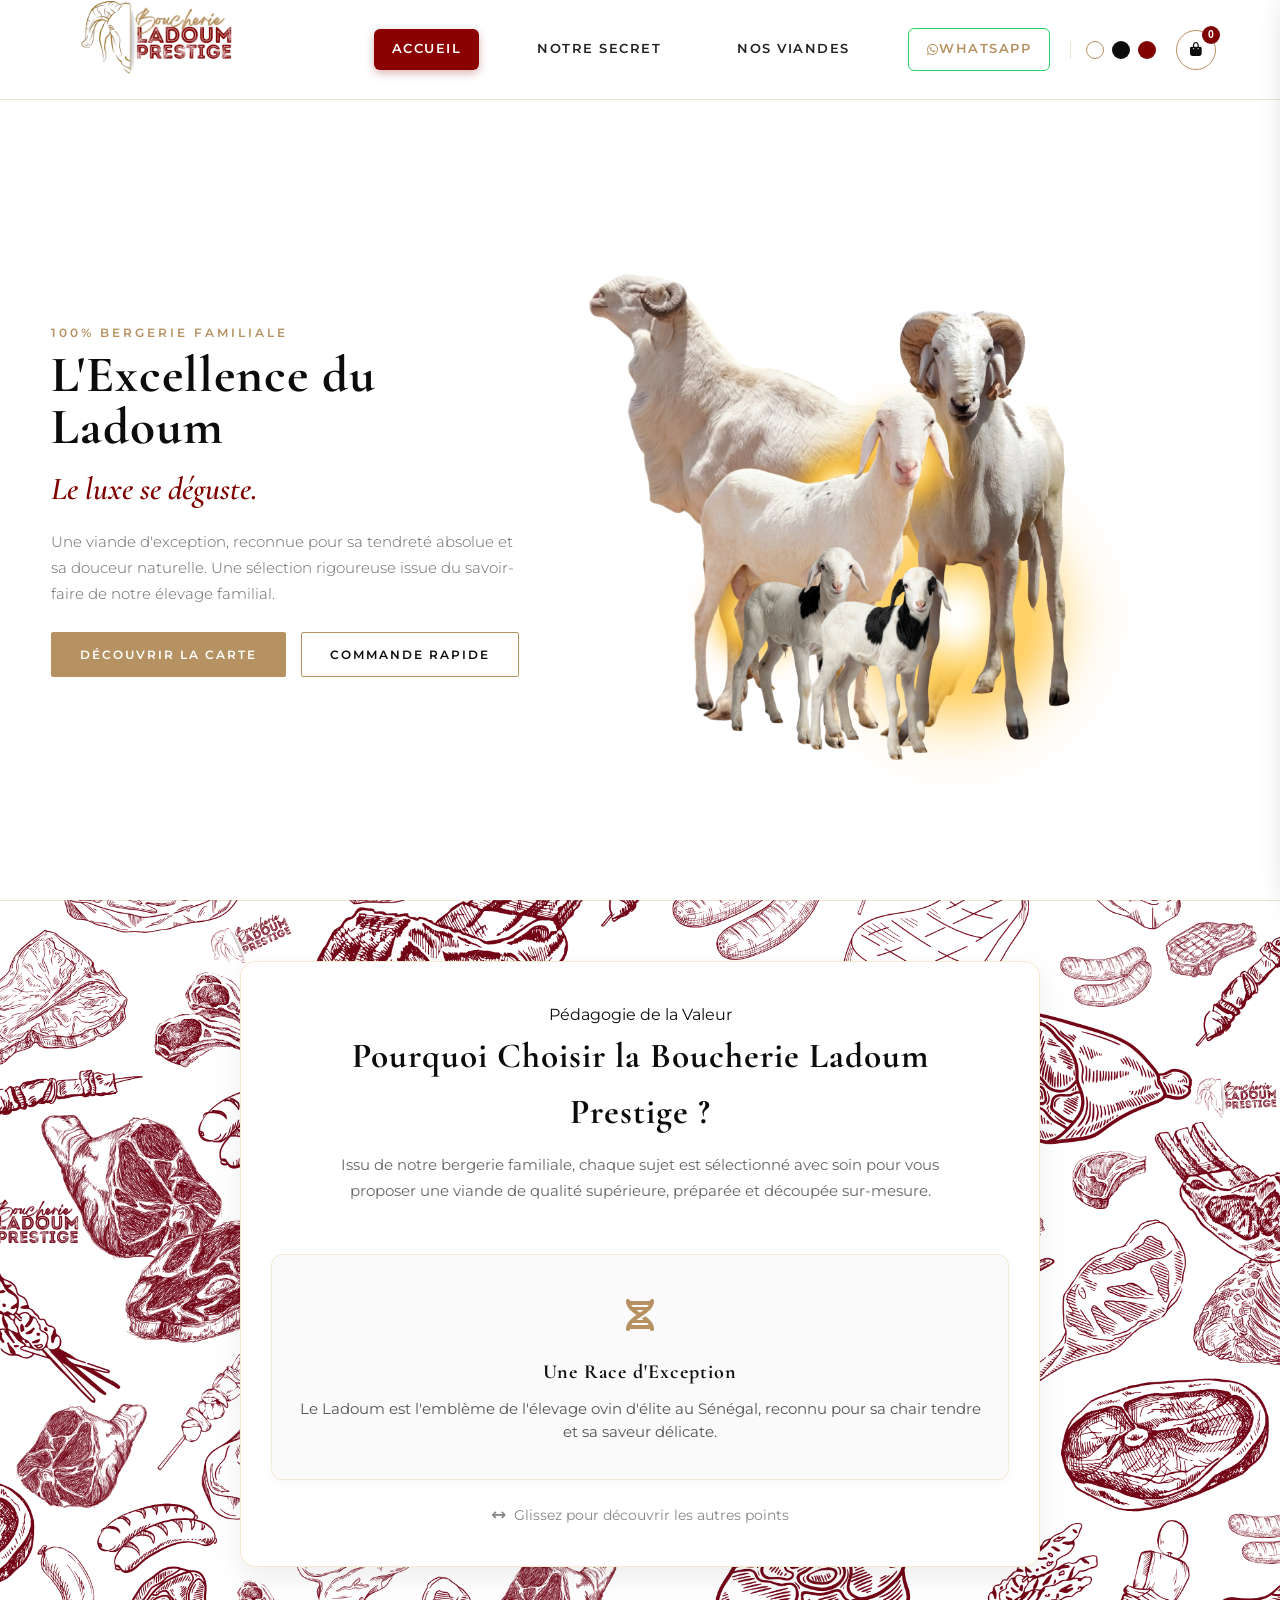
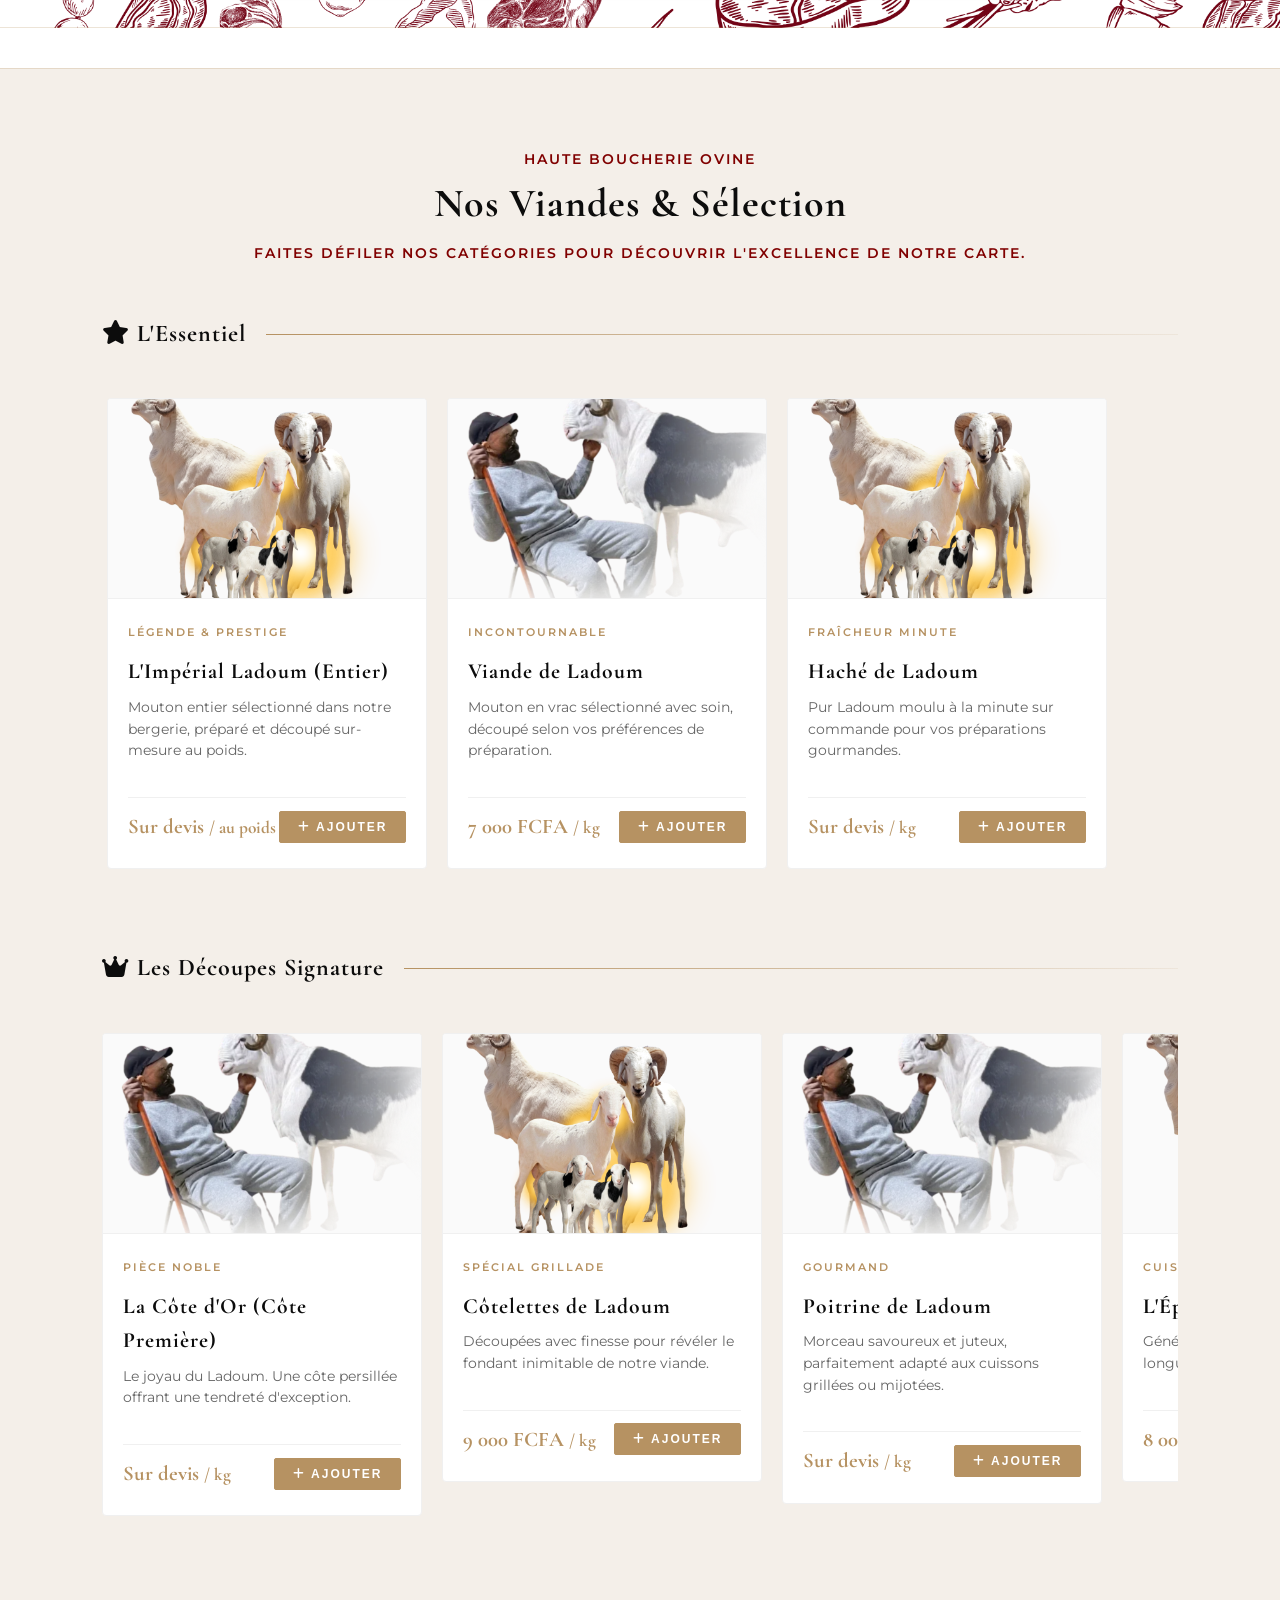
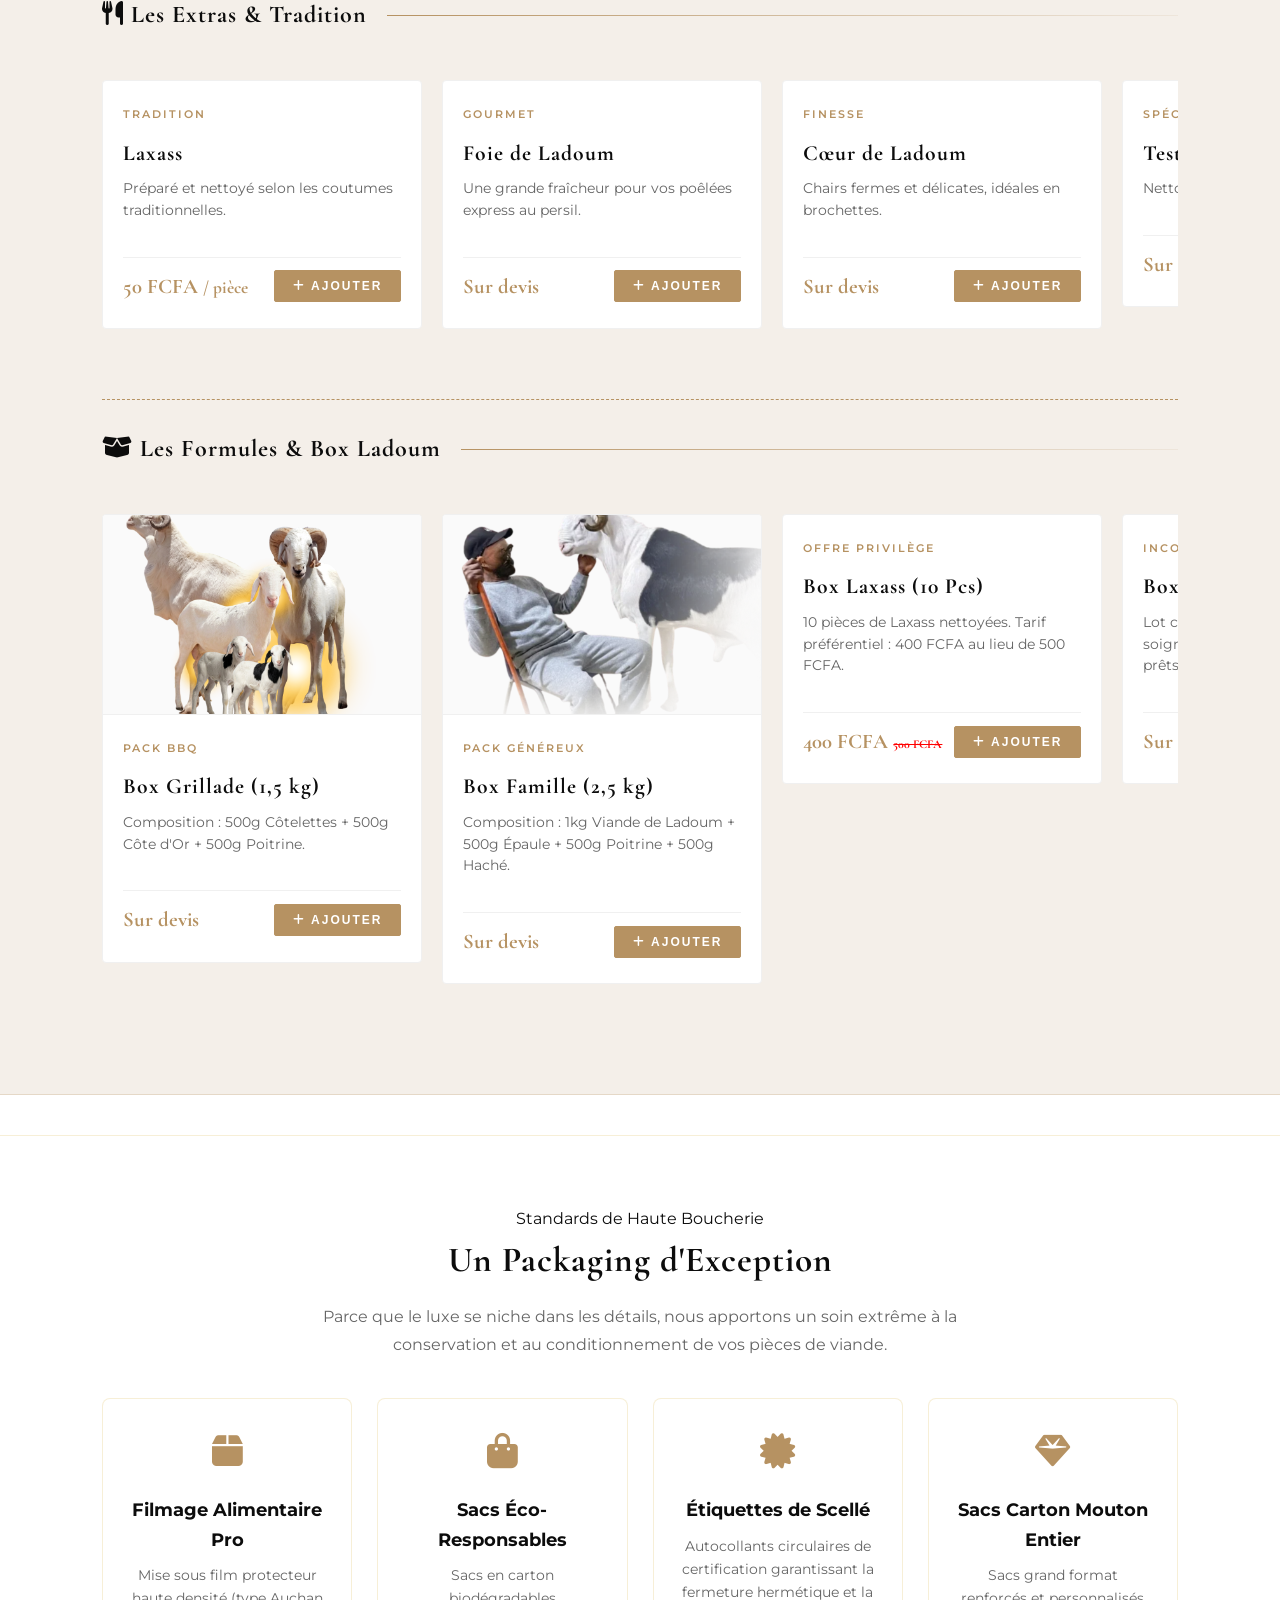
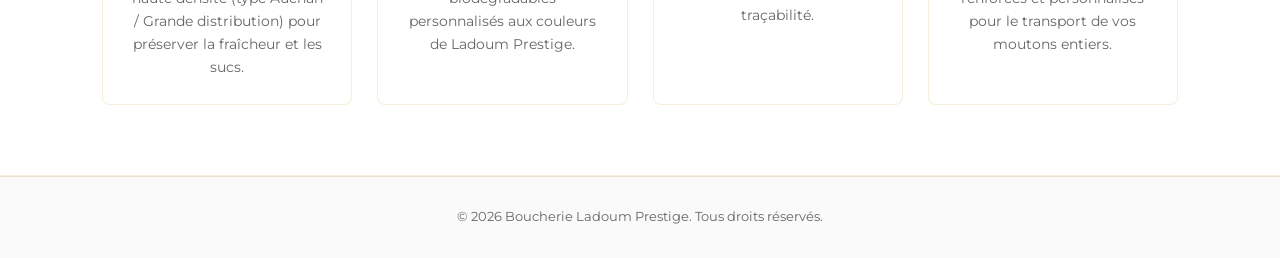
==== commit 485d66b9: "maj" ====
--- a/index.html
+++ b/index.html
@@ -151,39 +151,55 @@
     </section>
 
     <!-- BLOC PREUVE & CONFIANCE -->
-    <section class="why-ladoum-section">
+   <!-- BLOC PREUVE & CONFIANCE EN CARROUSEL AVEC BACKGROUND -->
+<!-- SECTION WHY LADOUM AVEC BOX BLANCHE CENTRALE ET CARROUSEL 1 CARTE -->
+<section class="why-ladoum-section">
+    <div class="why-container-box">
         <div class="why-header">
             <p class="label-prestige">Pédagogie de la Valeur</p>
             <h2>Pourquoi Choisir la Boucherie Ladoum Prestige ?</h2>
             <p class="why-intro">Issu de notre bergerie familiale, chaque sujet est sélectionné avec soin pour vous proposer une viande de qualité supérieure, préparée et découpée sur-mesure.</p>
         </div>
 
-        <div class="why-grid">
-            <div class="why-card">
-                <div class="why-icon"><i class="fas fa-dna"></i></div>
-                <h3>Une Race d'Exception</h3>
-                <p>Le Ladoum est l'emblème de l'élevage ovin d'élite au Sénégal, reconnu pour sa chair tendre et sa saveur délicate.</p>
-            </div>
-
-            <div class="why-card">
-                <div class="why-icon"><i class="fas fa-home"></i></div>
-                <h3>Élevage Familial</h3>
-                <p>Aucun intermédiaire : un suivi sanitaire et nutritionnel irréprochable au sein de notre propre bergerie.</p>
-            </div>
-
-            <div class="why-card">
-                <div class="why-icon"><i class="fas fa-award"></i></div>
-                <h3>Sélection Rigoureuse</h3>
-                <p>Chaque sujet est choisi individuellement à maturité idéale pour garantir un persillé et une tendreté irréprochables.</p>
-            </div>
-
-            <div class="why-card">
-                <div class="why-icon"><i class="fas fa-cut"></i></div>
-                <h3>Découpe Sur-Mesure</h3>
-                <p>Chaque pièce est préparée artisanalement selon votre commande et emballée avec soin.</p>
-            </div>
-        </div>
-    </section>
+        <div class="why-carousel-slider">
+            <div class="why-card-item">
+                <div class="why-card">
+                    <div class="why-icon"><i class="fas fa-dna"></i></div>
+                    <h3>Une Race d'Exception</h3>
+                    <p>Le Ladoum est l'emblème de l'élevage ovin d'élite au Sénégal, reconnu pour sa chair tendre et sa saveur délicate.</p>
+                </div>
+            </div>
+
+            <div class="why-card-item">
+                <div class="why-card">
+                    <div class="why-icon"><i class="fas fa-home"></i></div>
+                    <h3>Élevage Familial</h3>
+                    <p>Aucun intermédiaire : un suivi sanitaire et nutritionnel irréprochable au sein de notre propre bergerie.</p>
+                </div>
+            </div>
+
+            <div class="why-card-item">
+                <div class="why-card">
+                    <div class="why-icon"><i class="fas fa-award"></i></div>
+                    <h3>Sélection Rigoureuse</h3>
+                    <p>Chaque sujet est choisi individuellement à maturité idéale pour garantir un persillé et une tendreté irréprochables.</p>
+                </div>
+            </div>
+
+            <div class="why-card-item">
+                <div class="why-card">
+                    <div class="why-icon"><i class="fas fa-cut"></i></div>
+                    <h3>Découpe Sur-Mesure</h3>
+                    <p>Chaque pièce est préparée artisanalement selon votre commande et emballée avec soin.</p>
+                </div>
+            </div>
+        </div>
+
+        <div class="why-carousel-hint">
+            <i class="fas fa-arrows-left-right"></i> Glissez pour découvrir les autres points
+        </div>
+    </div>
+</section>
 
     <!-- SECTION PRINCIPALE PRODUITS (EN CARROUSELS) -->
     <section id="decoupes" class="products">
--- a/style.css
+++ b/style.css
@@ -1289,3 +1289,103 @@
 .desktop-cart {
     margin: 0;
 }
+
+/* SECTION PREUVE & CONFIANCE AVEC ARRIÈRE-PLAN D'ORIGINE */
+.why-ladoum-section {
+    padding: 60px 20px;
+    background-image: url('./img/fond_blanc_BG.png');
+    background-size: cover;
+    background-position: center;
+    background-repeat: no-repeat;
+    display: flex;
+    justify-content: center;
+    align-items: center;
+}
+
+/* BOÎTE BLANCHE CENTRALE POUR TOUT LE CONTENU */
+.why-container-box {
+    background: #ffffff;
+    border-radius: 16px;
+    padding: 40px 25px;
+    max-width: 800px; /* Ne prend pas toute la largeur de l'écran */
+    width: 90%; /* Garde une belle marge sur les côtés sur mobile */
+    box-shadow: 0 10px 30px rgba(0, 0, 0, 0.08);
+    border: 1px solid var(--border-color, rgba(212, 175, 55, 0.25));
+    text-align: center;
+    margin: 0 auto;
+}
+
+.why-header {
+    max-width: 650px;
+    margin: 0 auto 30px auto;
+}
+
+/* CARROUSEL : 1 SEULE CARTE VISIBLE À LA FOIS */
+.why-carousel-slider {
+    display: flex;
+    overflow-x: auto;
+    scroll-snap-type: x mandatory;
+    scroll-behavior: smooth;
+    -webkit-overflow-scrolling: touch;
+    gap: 0; /* Pas d'espace entre les éléments car 1 seul est visible */
+    border-radius: 12px;
+}
+
+/* Masquer la barre de défilement tout en gardant le défilement fonctionnel */
+.why-carousel-slider::-webkit-scrollbar {
+    display: none;
+}
+.why-carousel-slider {
+    -ms-overflow-style: none;
+    scrollbar-width: none;
+}
+
+/* CHAQIUE ÉLÉMENT PREND 100% DE LA LARGEUR DU CONTENEUR */
+.why-card-item {
+    flex: 0 0 100%;
+    min-width: 100%;
+    scroll-snap-align: center;
+    box-sizing: border-box;
+    padding: 10px 5px;
+}
+
+/* STYLE DE LA CARTE */
+.why-card {
+    background: #fafafa;
+    border: 1px solid var(--border-color, rgba(212, 175, 55, 0.2));
+    border-radius: 12px;
+    padding: 35px 25px;
+    height: 100%;
+    box-sizing: border-box;
+    box-shadow: 0 4px 12px rgba(0, 0, 0, 0.03);
+}
+
+.why-icon {
+    font-size: 2rem;
+    color: var(--accent-gold, #d4af37);
+    margin-bottom: 15px;
+}
+
+.why-card h3 {
+    margin-bottom: 10px;
+    font-size: 1.25rem;
+    color: #111;
+}
+
+.why-card p {
+    color: #555;
+    font-size: 0.95rem;
+    line-height: 1.5;
+    margin: 0;
+}
+
+/* INDICATEUR VISUEL (PETITS POINTS / HINT POUR LE SWIPE) */
+.why-carousel-hint {
+    margin-top: 15px;
+    font-size: 0.85rem;
+    color: #888;
+    display: flex;
+    align-items: center;
+    justify-content: center;
+    gap: 8px;
+}
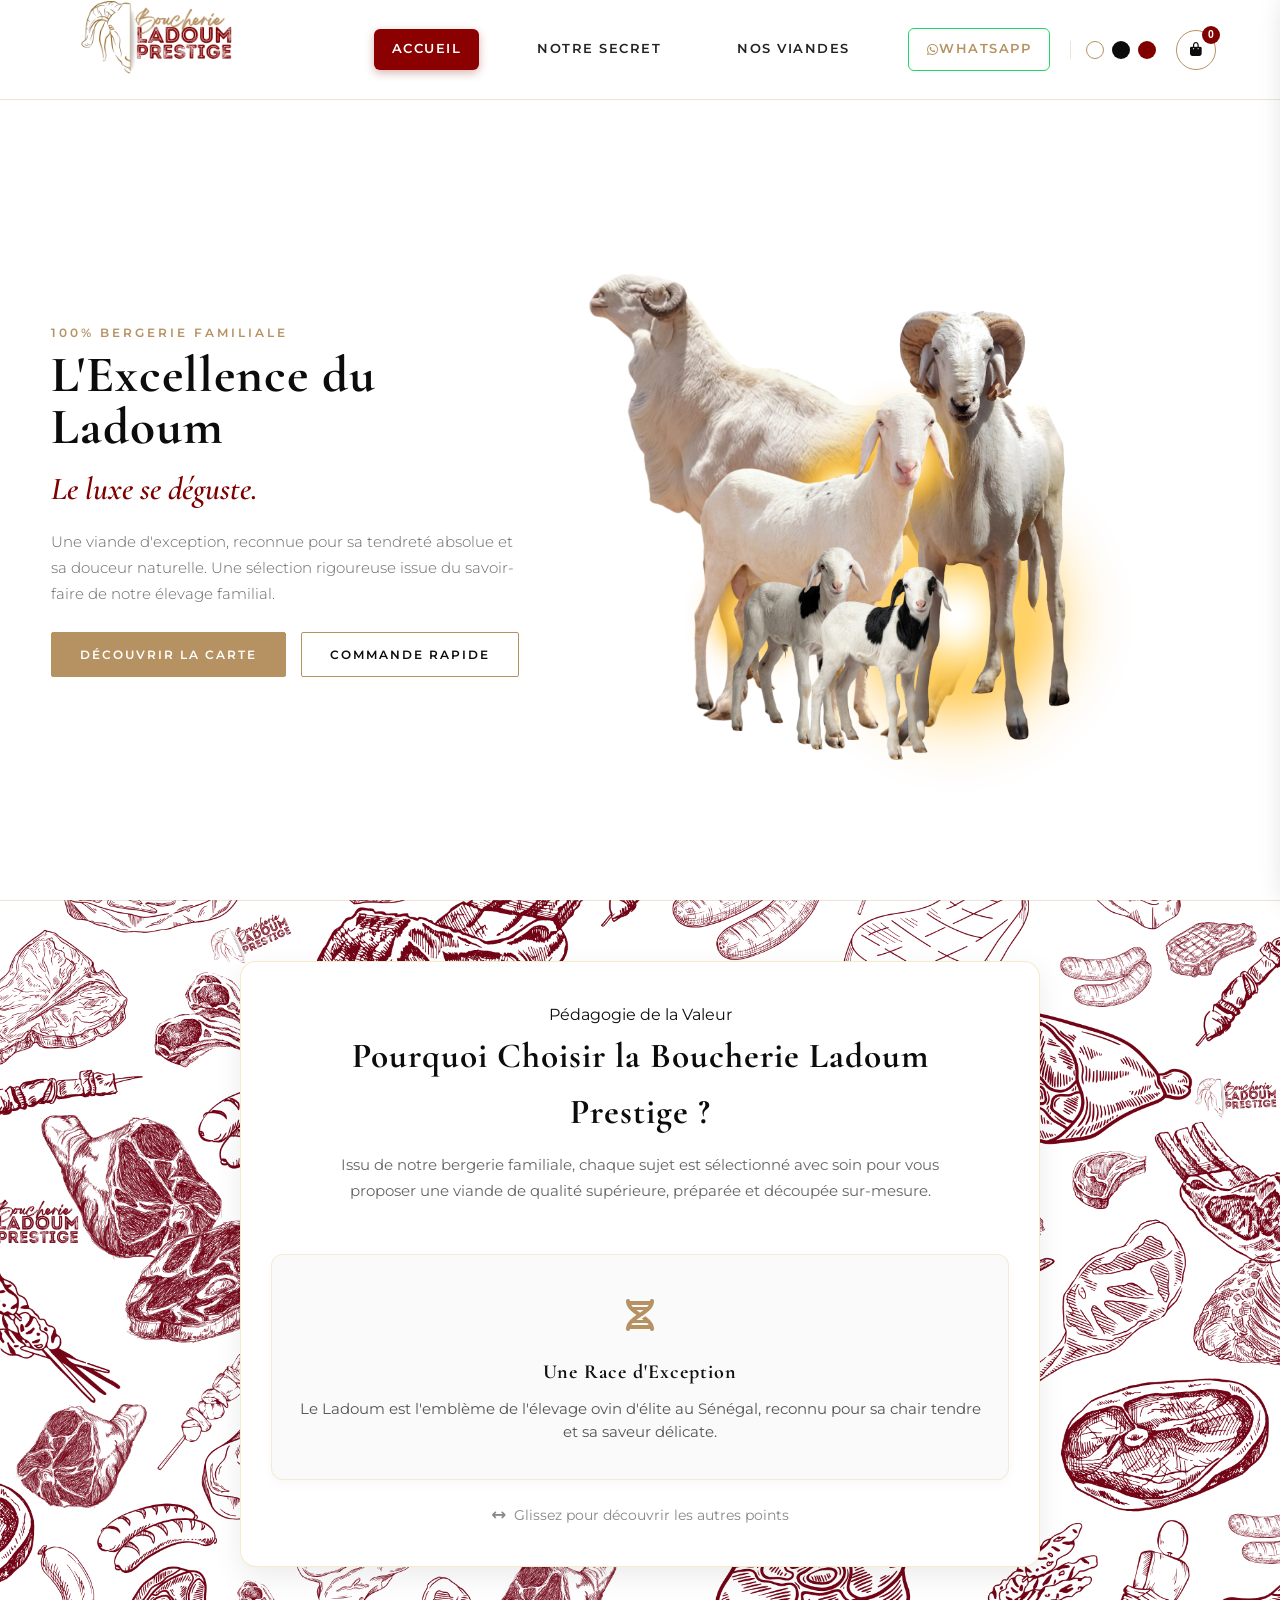
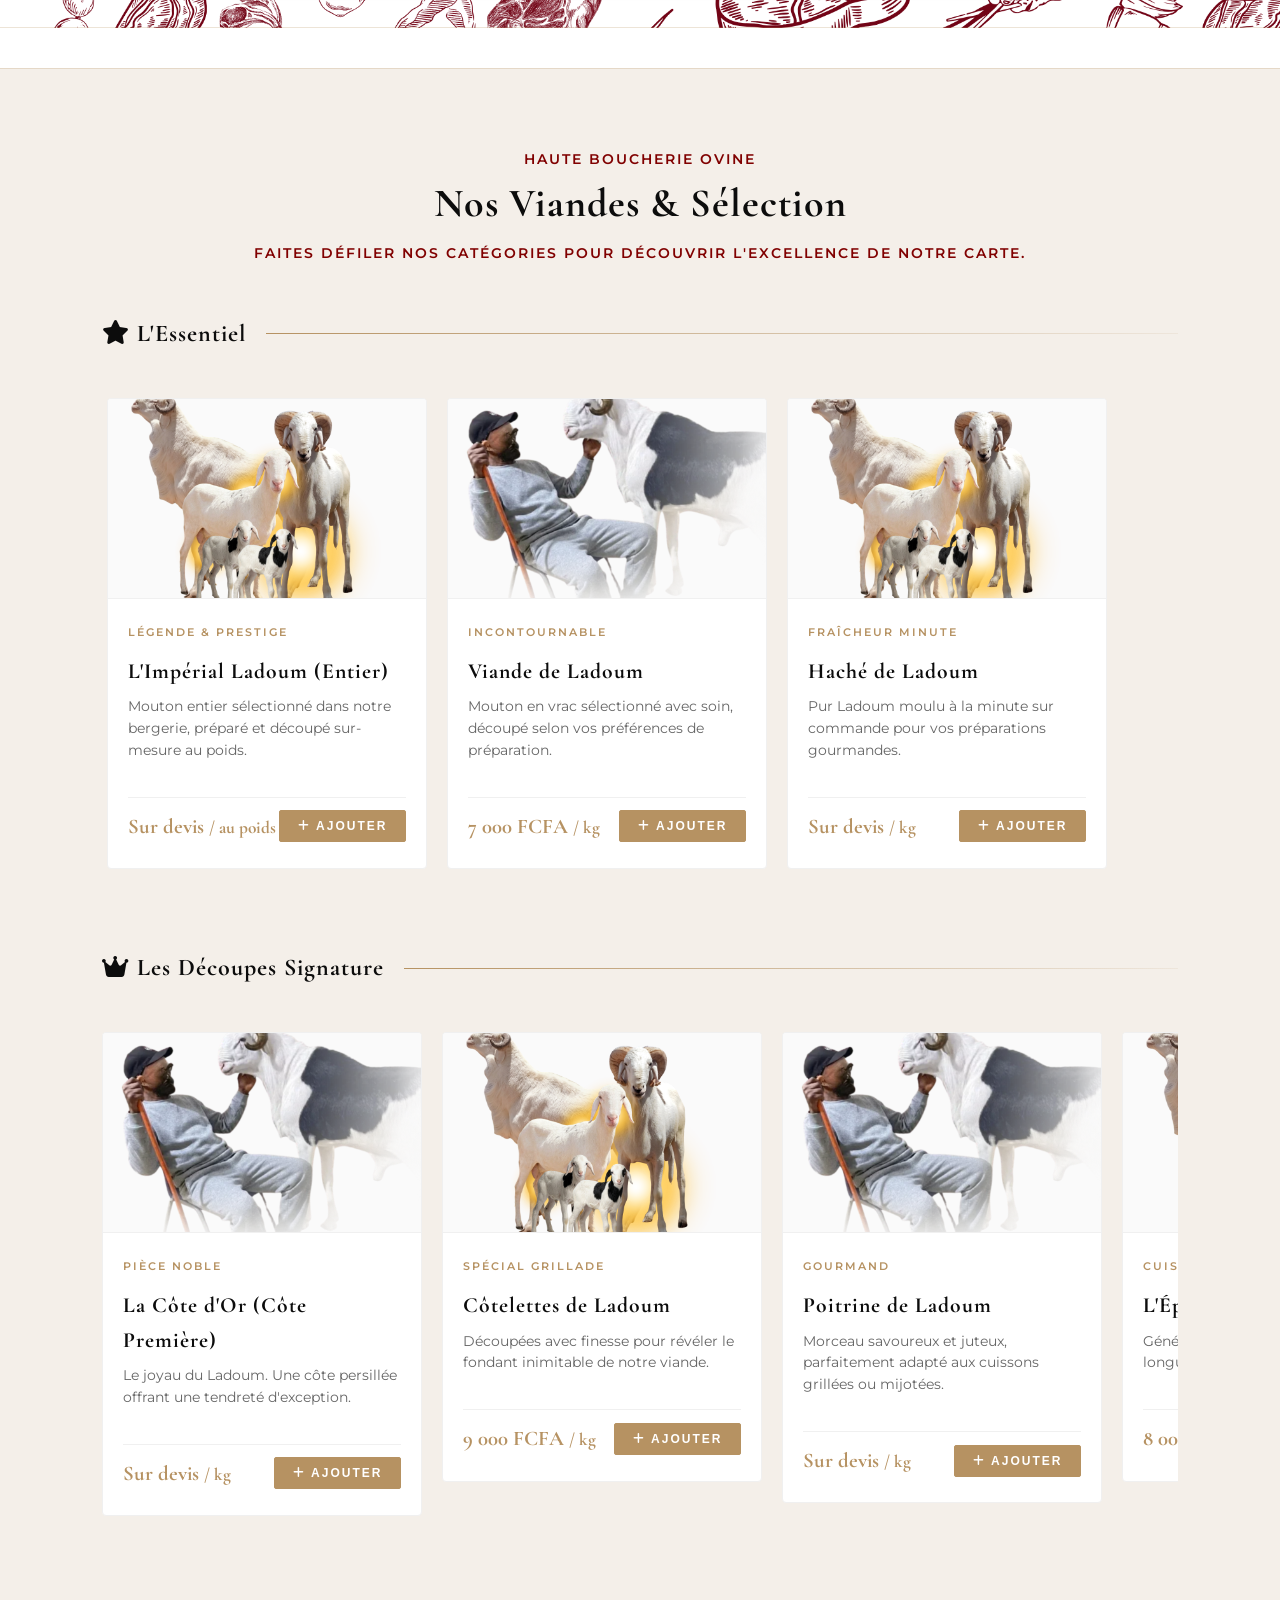
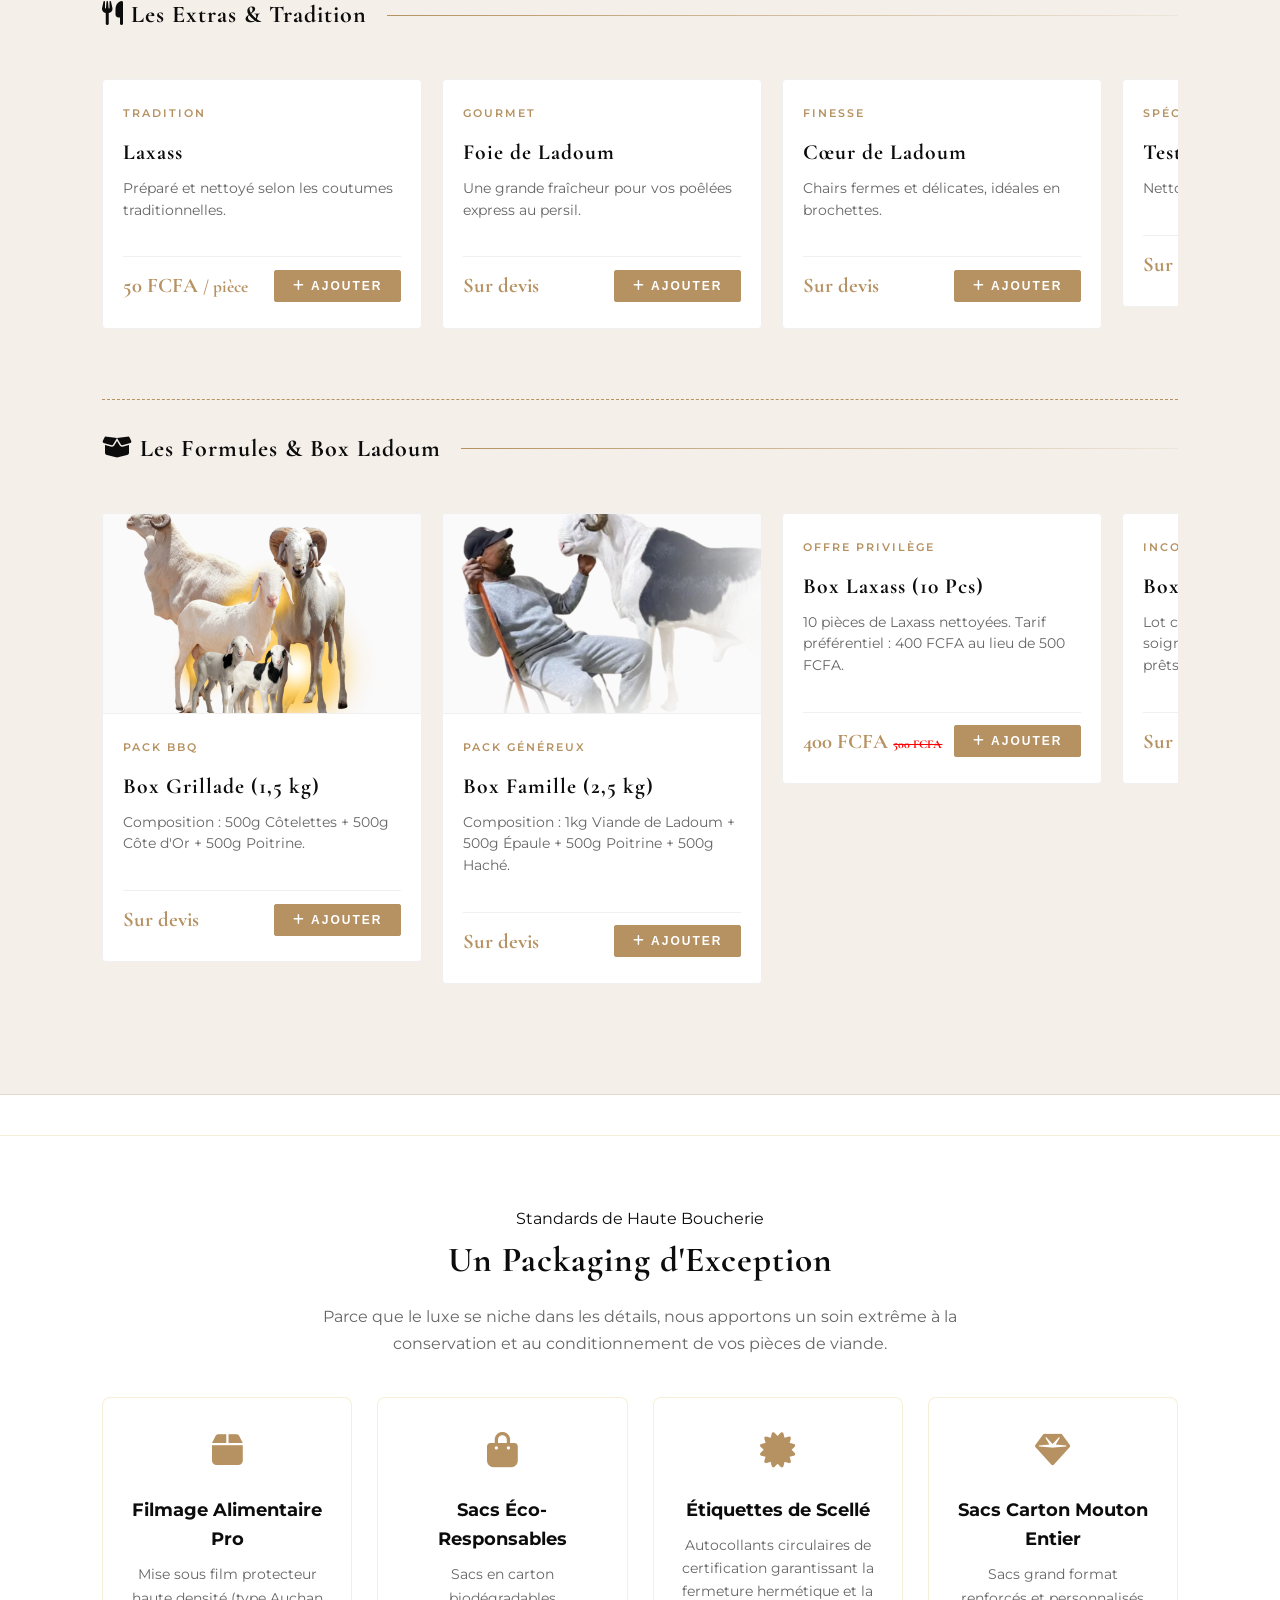
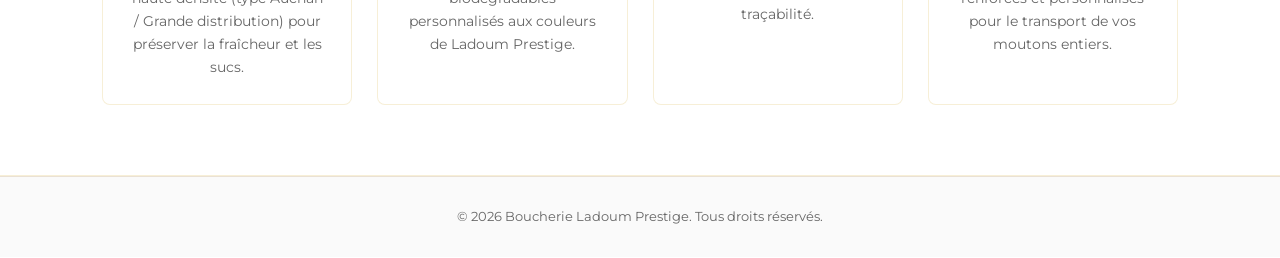
==== commit e8e0b27d: "maj" ====
--- a/index.html
+++ b/index.html
@@ -133,7 +133,7 @@
     </header>
 
     <!-- Hero Banner -->
-    <section id="accueil" class="hero">
+    <section id="accueil" class="hero reveal-on-scroll">
         <div class="hero-content">
             <p class="label-prestige">100% Bergerie Familiale</p>
             <h1>L'Excellence du Ladoum</h1>
@@ -150,59 +150,57 @@
         </div>
     </section>
 
-    <!-- BLOC PREUVE & CONFIANCE -->
-   <!-- BLOC PREUVE & CONFIANCE EN CARROUSEL AVEC BACKGROUND -->
-<!-- SECTION WHY LADOUM AVEC BOX BLANCHE CENTRALE ET CARROUSEL 1 CARTE -->
-<section class="why-ladoum-section">
-    <div class="why-container-box">
-        <div class="why-header">
-            <p class="label-prestige">Pédagogie de la Valeur</p>
-            <h2>Pourquoi Choisir la Boucherie Ladoum Prestige ?</h2>
-            <p class="why-intro">Issu de notre bergerie familiale, chaque sujet est sélectionné avec soin pour vous proposer une viande de qualité supérieure, préparée et découpée sur-mesure.</p>
-        </div>
-
-        <div class="why-carousel-slider">
-            <div class="why-card-item">
-                <div class="why-card">
-                    <div class="why-icon"><i class="fas fa-dna"></i></div>
-                    <h3>Une Race d'Exception</h3>
-                    <p>Le Ladoum est l'emblème de l'élevage ovin d'élite au Sénégal, reconnu pour sa chair tendre et sa saveur délicate.</p>
-                </div>
-            </div>
-
-            <div class="why-card-item">
-                <div class="why-card">
-                    <div class="why-icon"><i class="fas fa-home"></i></div>
-                    <h3>Élevage Familial</h3>
-                    <p>Aucun intermédiaire : un suivi sanitaire et nutritionnel irréprochable au sein de notre propre bergerie.</p>
-                </div>
-            </div>
-
-            <div class="why-card-item">
-                <div class="why-card">
-                    <div class="why-icon"><i class="fas fa-award"></i></div>
-                    <h3>Sélection Rigoureuse</h3>
-                    <p>Chaque sujet est choisi individuellement à maturité idéale pour garantir un persillé et une tendreté irréprochables.</p>
-                </div>
-            </div>
-
-            <div class="why-card-item">
-                <div class="why-card">
-                    <div class="why-icon"><i class="fas fa-cut"></i></div>
-                    <h3>Découpe Sur-Mesure</h3>
-                    <p>Chaque pièce est préparée artisanalement selon votre commande et emballée avec soin.</p>
-                </div>
-            </div>
-        </div>
-
-        <div class="why-carousel-hint">
-            <i class="fas fa-arrows-left-right"></i> Glissez pour découvrir les autres points
-        </div>
-    </div>
-</section>
+    <!-- SECTION WHY LADOUM -->
+    <section class="why-ladoum-section reveal-on-scroll">
+        <div class="why-container-box">
+            <div class="why-header">
+                <p class="label-prestige">Pédagogie de la Valeur</p>
+                <h2>Pourquoi Choisir la Boucherie Ladoum Prestige ?</h2>
+                <p class="why-intro">Issu de notre bergerie familiale, chaque sujet est sélectionné avec soin pour vous proposer une viande de qualité supérieure, préparée et découpée sur-mesure.</p>
+            </div>
+
+            <div class="why-carousel-slider">
+                <div class="why-card-item">
+                    <div class="why-card">
+                        <div class="why-icon"><i class="fas fa-dna"></i></div>
+                        <h3>Une Race d'Exception</h3>
+                        <p>Le Ladoum est l'emblème de l'élevage ovin d'élite au Sénégal, reconnu pour sa chair tendre et sa saveur délicate.</p>
+                    </div>
+                </div>
+
+                <div class="why-card-item">
+                    <div class="why-card">
+                        <div class="why-icon"><i class="fas fa-home"></i></div>
+                        <h3>Élevage Familial</h3>
+                        <p>Aucun intermédiaire : un suivi sanitaire et nutritionnel irréprochable au sein de notre propre bergerie.</p>
+                    </div>
+                </div>
+
+                <div class="why-card-item">
+                    <div class="why-card">
+                        <div class="why-icon"><i class="fas fa-award"></i></div>
+                        <h3>Sélection Rigoureuse</h3>
+                        <p>Chaque sujet est choisi individuellement à maturité idéale pour garantir un persillé et une tendreté irréprochables.</p>
+                    </div>
+                </div>
+
+                <div class="why-card-item">
+                    <div class="why-card">
+                        <div class="why-icon"><i class="fas fa-cut"></i></div>
+                        <h3>Découpe Sur-Mesure</h3>
+                        <p>Chaque pièce est préparée artisanalement selon votre commande et emballée avec soin.</p>
+                    </div>
+                </div>
+            </div>
+
+            <div class="why-carousel-hint">
+                <i class="fas fa-arrows-left-right"></i> Glissez pour découvrir les autres points
+            </div>
+        </div>
+    </section>
 
     <!-- SECTION PRINCIPALE PRODUITS (EN CARROUSELS) -->
-    <section id="decoupes" class="products">
+    <section id="decoupes" class="products reveal-on-scroll">
         <div class="products-header">
             <p class="label-prestige">Haute Boucherie Ovine</p>
             <h2>Nos Viandes & Sélection</h2>
@@ -473,7 +471,7 @@
             </div>
         </div>
 
-        <!-- CARROUSEL 4 (AVANT-DERNIER SECTEUR): LES FORMULES & BOX LADOUM -->
+        <!-- CARROUSEL 4: LES FORMULES & BOX LADOUM -->
         <div class="category-block" style="margin-top: 40px; padding-top: 30px; border-top: 1px dashed var(--accent-gold);">
             <div class="category-header">
                 <h3><i class="fas fa-box-open gold-icon-sm"></i> Les Formules & Box Ladoum</h3>
@@ -568,8 +566,8 @@
         </div>
     </section>
 
-    <!-- DERNIÈRE SECTION: PACKAGING & NORMES QUALITÉ -->
-    <section class="packaging-section">
+    <!-- PACKAGING & NORMES QUALITÉ -->
+    <section class="packaging-section reveal-on-scroll">
         <div style="text-align: center; max-width: 700px; margin: 0 auto;">
             <p class="label-prestige">Standards de Haute Boucherie</p>
             <h2 style="font-size: 2.2rem; margin-bottom: 15px;">Un Packaging d'Exception</h2>
@@ -629,10 +627,35 @@
     </aside>
 
     <!-- Footer -->
-    <footer>
+    <footer class="reveal-on-scroll">
         <p>&copy; 2026 Boucherie Ladoum Prestige. Tous droits réservés.</p>
     </footer>
 
     <script src="script.js"></script>
+
+    <script>
+        document.addEventListener("DOMContentLoaded", function () {
+            // Sélectionne toutes les sections du site qui ont la classe "reveal-on-scroll"
+            const animatedElements = document.querySelectorAll('.reveal-on-scroll');
+        
+            const observerOptions = {
+                root: null,
+                rootMargin: '0px 0px -50px 0px', // Se déclenche un peu avant que la section n'atteigne le bas de l'écran
+                threshold: 0.15 // Déclenche l'effet quand 15% de la section est visible
+            };
+        
+            const observer = new IntersectionObserver((entries, observer) => {
+                entries.forEach(entry => {
+                    if (entry.isIntersecting) {
+                        entry.target.classList.add('is-visible');
+                        // L'animation ne se joue qu'une seule fois :
+                        observer.unobserve(entry.target);
+                    }
+                });
+            }, observerOptions);
+        
+            animatedElements.forEach(el => observer.observe(el));
+        });
+    </script>
 </body>
 </html>
--- a/style.css
+++ b/style.css
@@ -1388,4 +1388,27 @@
     align-items: center;
     justify-content: center;
     gap: 8px;
-}+}
+
+/* ===================================================
+   ANIMATION D'ENTRÉE FLOTTANTE POUR TOUT LE SITE
+=================================================== */
+
+/* État initial : la section est descendue et transparente */
+.reveal-on-scroll {
+    opacity: 0;
+    transform: translateY(40px); /* Décalage vers le bas pour l'effet de flottement */
+    transition: opacity 0.8s ease-out, transform 0.8s ease-out;
+    will-change: opacity, transform;
+}
+
+/* État activé : la section remonte à sa position normale et devient visible */
+.reveal-on-scroll.is-visible {
+    opacity: 1;
+    transform: translateY(0);
+}
+
+/* Décalage progressif si nécessaire */
+.reveal-delay-1 { transition-delay: 0.2s; }
+.reveal-delay-2 { transition-delay: 0.4s; }
+.reveal-delay-3 { transition-delay: 0.6s; }
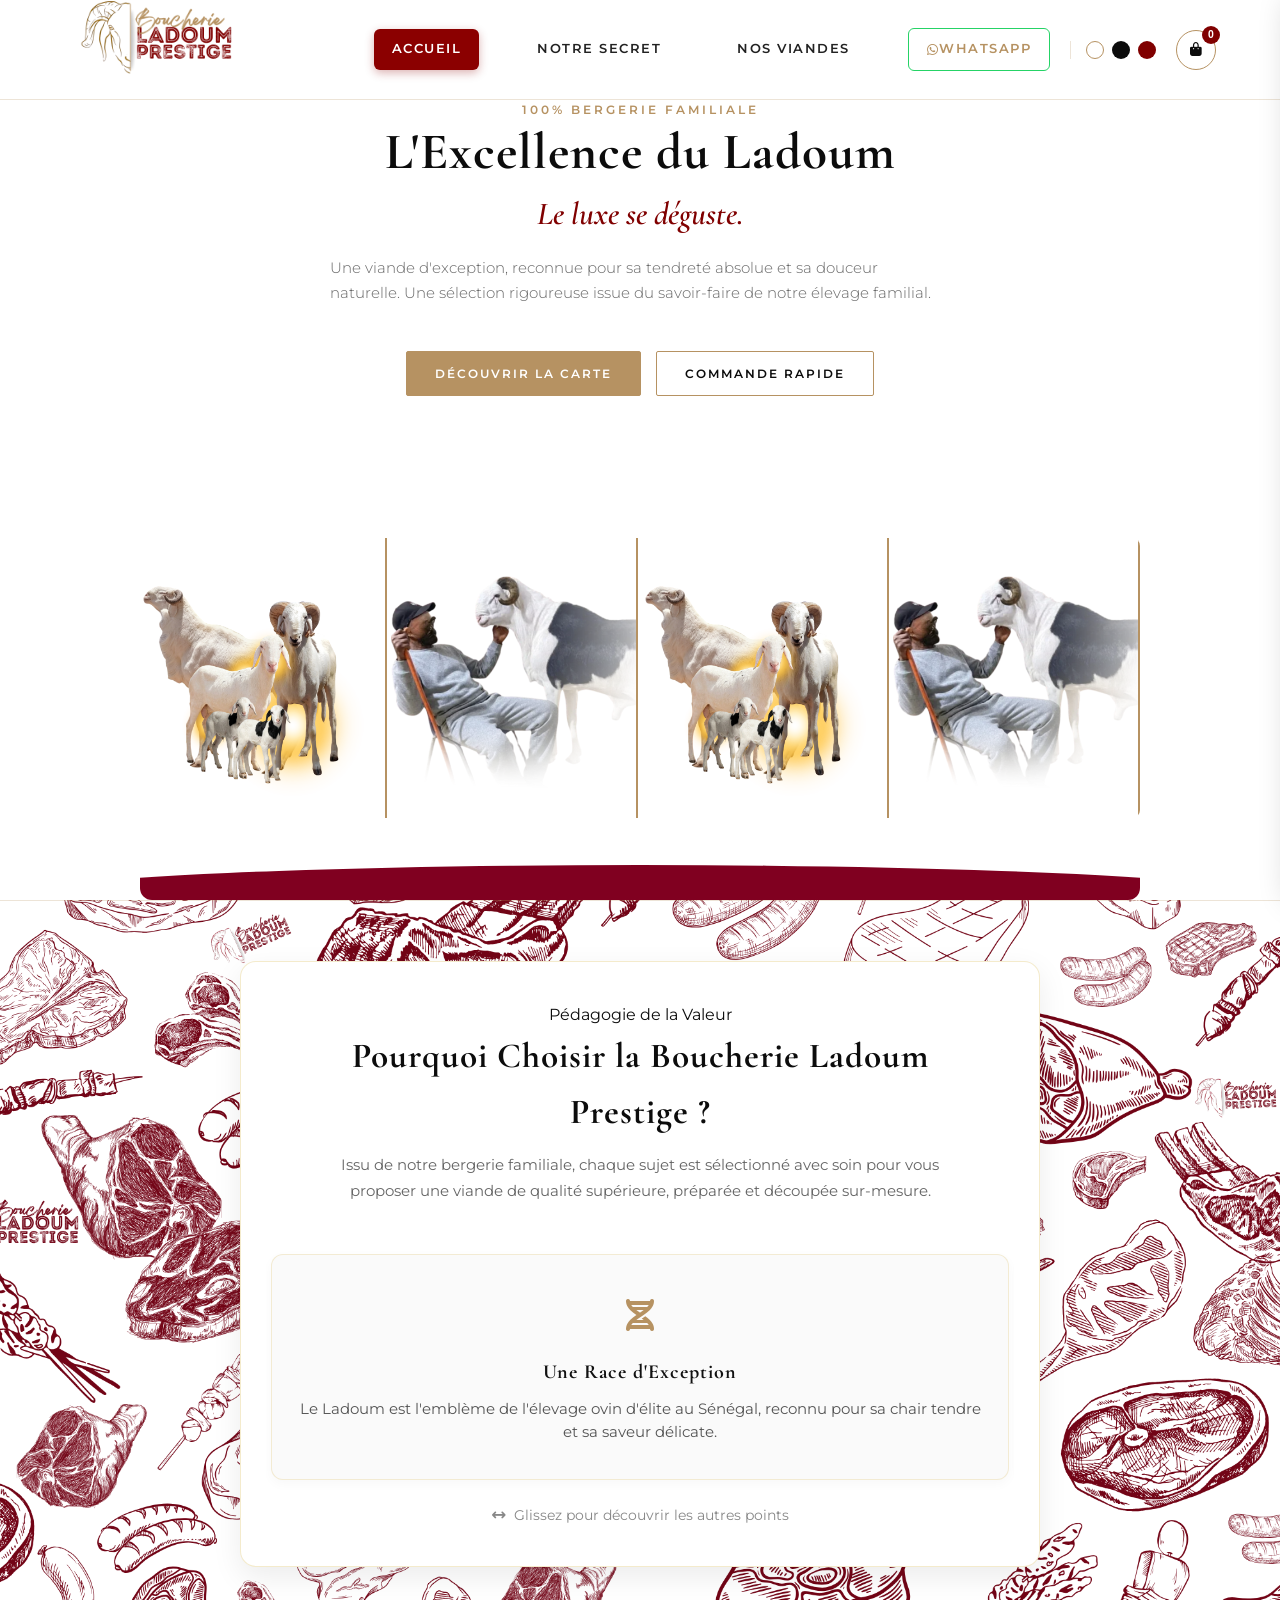
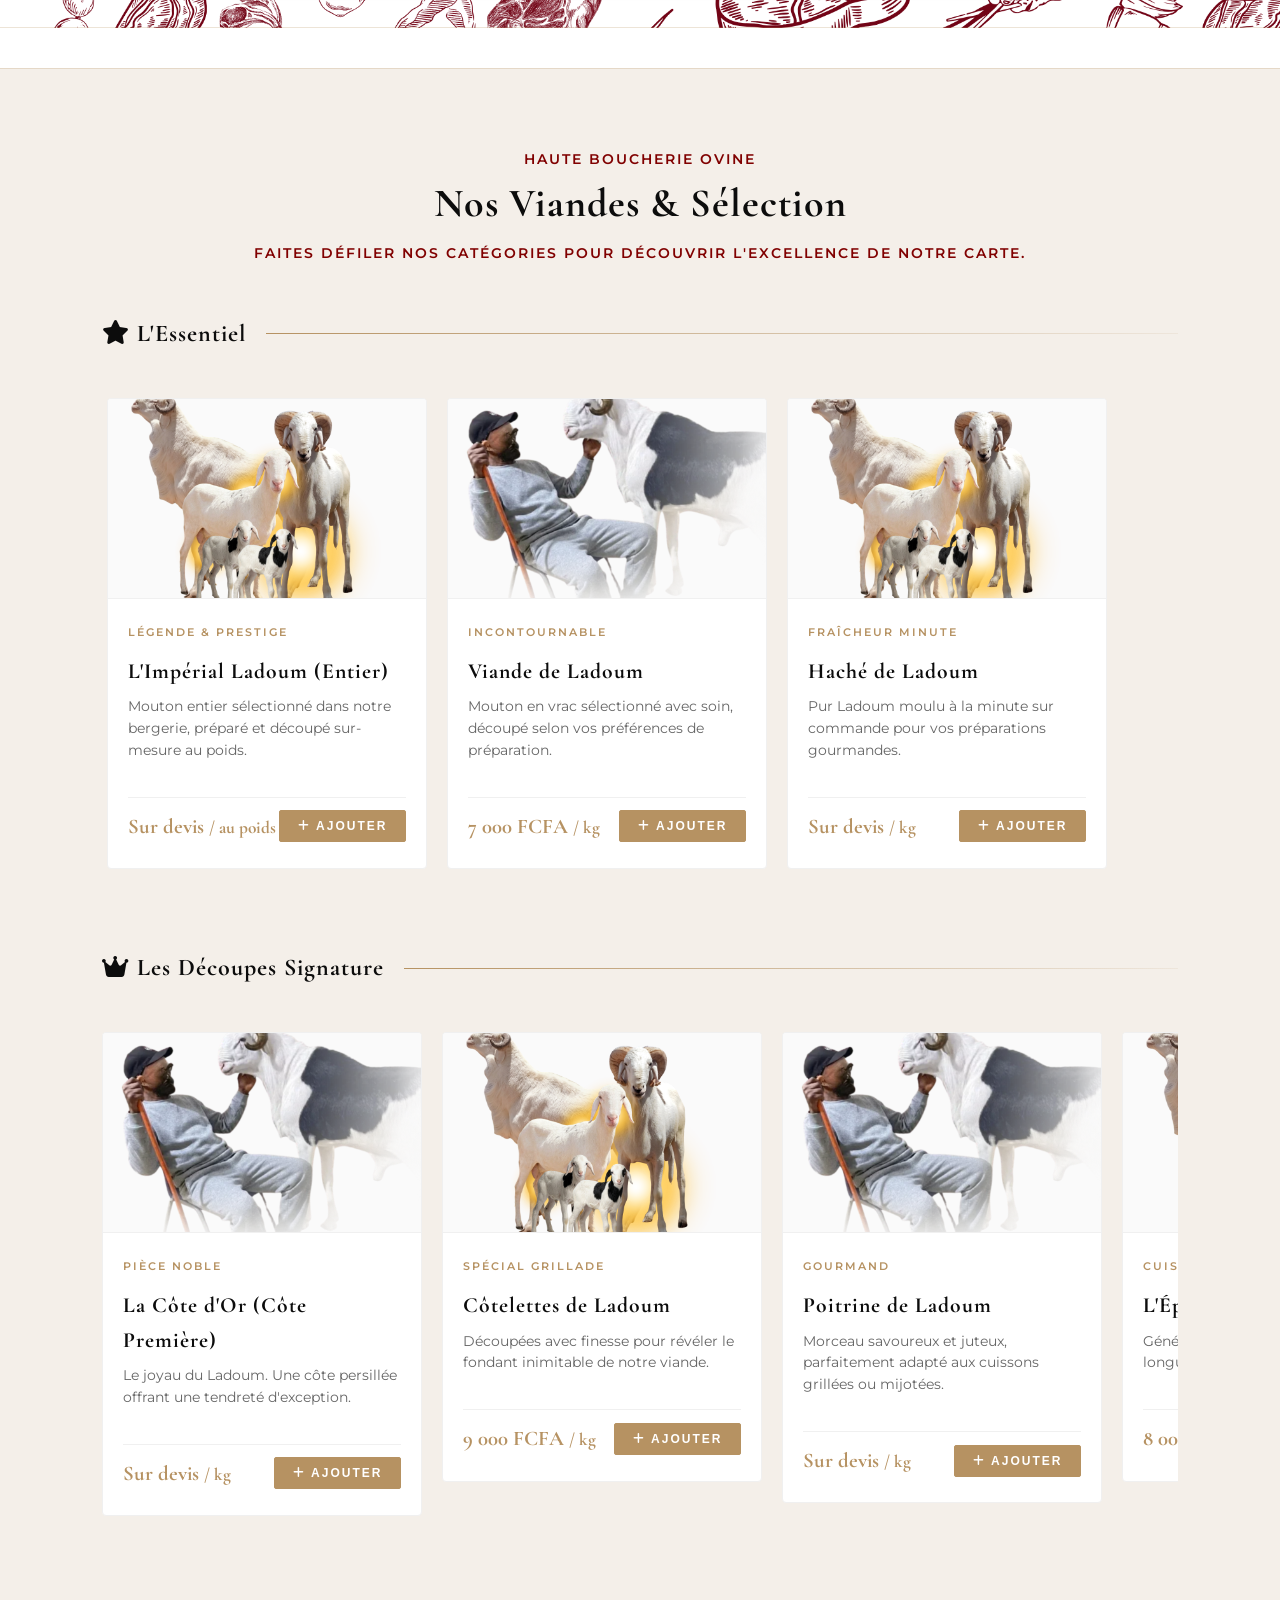
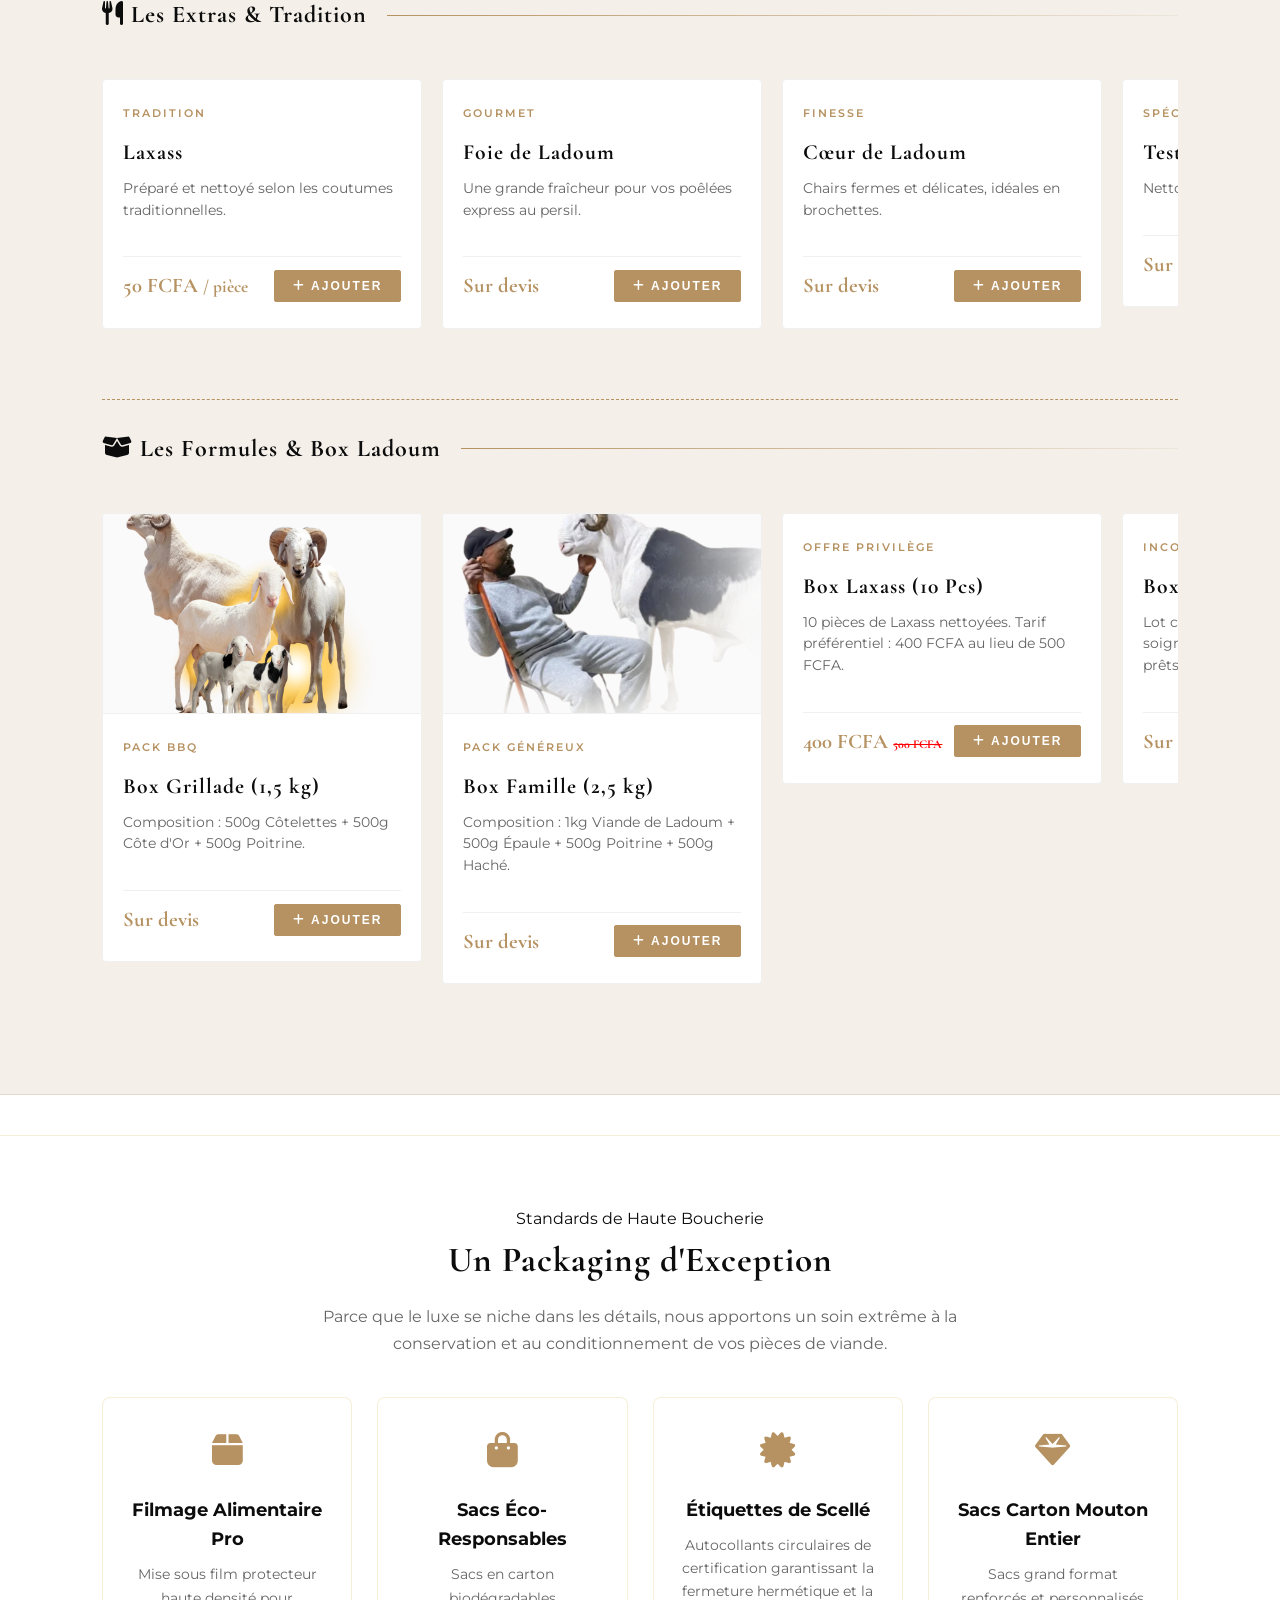
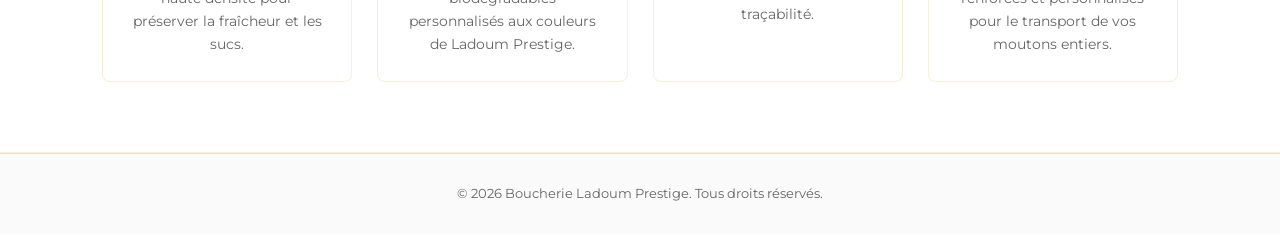
==== commit 978e49fd: "maj" ====
--- a/index.html
+++ b/index.html
@@ -23,11 +23,11 @@
         }
 
         .carousel-container::-webkit-scrollbar-track {
-            background: var(--bg-color);
+            background: var(--bg-color, #ffffff);
         }
 
         .carousel-container::-webkit-scrollbar-thumb {
-            background-color: var(--accent-gold);
+            background-color: var(--accent-gold, #d4af37);
             border-radius: 10px;
         }
 
@@ -72,19 +72,19 @@
 
         .packaging-icon {
             font-size: 2.2rem;
-            color: var(--accent-gold);
+            color: var(--accent-gold, #d4af37);
             margin-bottom: 15px;
         }
 
         .packaging-card h4 {
             font-size: 1.15rem;
             margin-bottom: 10px;
-            color: var(--text-color);
+            color: var(--text-color, #333);
         }
 
         .packaging-card p {
             font-size: 0.9rem;
-            color: var(--text-muted);
+            color: var(--text-muted, #666);
             line-height: 1.6;
         }
     </style>
@@ -133,22 +133,53 @@
     </header>
 
     <!-- Hero Banner -->
-    <section id="accueil" class="hero reveal-on-scroll">
-        <div class="hero-content">
-            <p class="label-prestige">100% Bergerie Familiale</p>
-            <h1>L'Excellence du Ladoum</h1>
-            <p class="tagline">Le luxe se déguste.</p>
-            <p class="description">Une viande d'exception, reconnue pour sa tendreté absolue et sa douceur naturelle. Une sélection rigoureuse issue du savoir-faire de notre élevage familial.</p>
-            <div class="cta-group">
-                <a href="#decoupes" class="btn-gold">Découvrir la carte</a>
-                <a href="https://wa.me/221776518802" target="_blank" rel="noopener" class="btn-outline">Commande rapide</a>
-            </div>
-        </div>
-        
-        <div class="hero-image-wrapper">
-            <img src="./img/1.png" alt="Boucherie Ladoum Prestige" class="hero-ladoum-img">
-        </div>
-    </section>
+<!-- Hero Banner -->
+<section id="accueil" class="hero reveal-on-scroll flex-column-centered">
+    <!-- Textes et Boutons en haut -->
+    <div class="hero-content hero-text-centered">
+        <p class="label-prestige">100% Bergerie Familiale</p>
+        <h1>L'Excellence du Ladoum</h1>
+        <p class="tagline">Le luxe se déguste.</p>
+        <p class="description">Une viande d'exception, reconnue pour sa tendreté absolue et sa douceur naturelle. Une sélection rigoureuse issue du savoir-faire de notre élevage familial.</p>
+        <div class="cta-group">
+            <a href="#decoupes" class="btn-gold">Découvrir la carte</a>
+            <a href="https://wa.me/221776518802" target="_blank" rel="noopener" class="btn-outline">Commande rapide</a>
+        </div>
+    </div>
+    
+    <!-- Carrousel Banner & Vagues en bas -->
+    <div class="hero-image-wrapper header-banner-container">
+        <!-- Vague supérieure -->
+        <div class="banner-curve curve-top"></div>
+
+        <!-- Galerie / Carrousel -->
+        <div class="banner-carousel-track">
+            <div class="banner-slide">
+                <img src="./img/1.png" alt="Boucherie Ladoum Prestige">
+            </div>
+            <div class="banner-slide">
+                <img src="./img/propos1.png" alt="Savoir-faire et Élevage">
+            </div>
+            <div class="banner-slide">
+                <img src="./img/1.png" alt="Sélection de viande Ladoum">
+            </div>
+            <div class="banner-slide">
+                <img src="./img/propos1.png" alt="Découpe d'exception">
+            </div>
+
+            <!-- Doublon des images pour l'effet de boucle infinie sur mobile -->
+            <div class="banner-slide mobile-clone">
+                <img src="./img/1.png" alt="Boucherie Ladoum Prestige">
+            </div>
+            <div class="banner-slide mobile-clone">
+                <img src="./img/propos1.png" alt="Savoir-faire et Élevage">
+            </div>
+        </div>
+
+        <!-- Vague inférieure -->
+        <div class="banner-curve curve-bottom"></div>
+    </div>
+</section>
 
     <!-- SECTION WHY LADOUM -->
     <section class="why-ladoum-section reveal-on-scroll">
@@ -226,7 +257,7 @@
                             <p>Mouton entier sélectionné dans notre bergerie, préparé et découpé sur-mesure au poids.</p>
                             <div class="product-footer-row">
                                 <span class="price">Sur devis <small>/ au poids</small></span>
-                                <button onclick="addToCart('L&#39;Impérial Ladoum (Entier)', 0, 'unit')" class="btn-card"><i class="fas fa-plus"></i> Ajouter</button>
+                                <button onclick="addToCart('L\'Impérial Ladoum (Entier)', 0, 'unit')" class="btn-card"><i class="fas fa-plus"></i> Ajouter</button>
                             </div>
                         </div>
                     </div>
@@ -287,7 +318,7 @@
                             <p>Le joyau du Ladoum. Une côte persillée offrant une tendreté d'exception.</p>
                             <div class="product-footer-row">
                                 <span class="price">Sur devis <small>/ kg</small></span>
-                                <button onclick="addToCart('La Côte d&#39;Or', 0, 'kg')" class="btn-card"><i class="fas fa-plus"></i> Ajouter</button>
+                                <button onclick="addToCart('La Côte d\'Or', 0, 'kg')" class="btn-card"><i class="fas fa-plus"></i> Ajouter</button>
                             </div>
                         </div>
                     </div>
@@ -338,7 +369,7 @@
                             <p>Généreuse et fondante, idéale à rôtir longuement ou confire au four.</p>
                             <div class="product-footer-row">
                                 <span class="price">8 000 FCFA <small>/ kg</small></span>
-                                <button onclick="addToCart('L&#39;Épaule de Ladoum', 8000, 'kg')" class="btn-card"><i class="fas fa-plus"></i> Ajouter</button>
+                                <button onclick="addToCart('L\'Épaule de Ladoum', 8000, 'kg')" class="btn-card"><i class="fas fa-plus"></i> Ajouter</button>
                             </div>
                         </div>
                     </div>
@@ -472,7 +503,7 @@
         </div>
 
         <!-- CARROUSEL 4: LES FORMULES & BOX LADOUM -->
-        <div class="category-block" style="margin-top: 40px; padding-top: 30px; border-top: 1px dashed var(--accent-gold);">
+        <div class="category-block" style="margin-top: 40px; padding-top: 30px; border-top: 1px dashed var(--accent-gold, #d4af37);">
             <div class="category-header">
                 <h3><i class="fas fa-box-open gold-icon-sm"></i> Les Formules & Box Ladoum</h3>
                 <span class="category-line"></span>
@@ -571,7 +602,7 @@
         <div style="text-align: center; max-width: 700px; margin: 0 auto;">
             <p class="label-prestige">Standards de Haute Boucherie</p>
             <h2 style="font-size: 2.2rem; margin-bottom: 15px;">Un Packaging d'Exception</h2>
-            <p style="color: var(--text-muted); line-height: 1.7;">
+            <p style="color: var(--text-muted, #666); line-height: 1.7;">
                 Parce que le luxe se niche dans les détails, nous apportons un soin extrême à la conservation et au conditionnement de vos pièces de viande.
             </p>
         </div>
@@ -580,7 +611,7 @@
             <div class="packaging-card">
                 <div class="packaging-icon"><i class="fas fa-box"></i></div>
                 <h4>Filmage Alimentaire Pro</h4>
-                <p>Mise sous film protecteur haute densité (type Auchan / Grande distribution) pour préserver la fraîcheur et les sucs.</p>
+                <p>Mise sous film protecteur haute densité pour préserver la fraîcheur et les sucs.</p>
             </div>
 
             <div class="packaging-card">
@@ -635,25 +666,23 @@
 
     <script>
         document.addEventListener("DOMContentLoaded", function () {
-            // Sélectionne toutes les sections du site qui ont la classe "reveal-on-scroll"
             const animatedElements = document.querySelectorAll('.reveal-on-scroll');
-        
+            
             const observerOptions = {
                 root: null,
-                rootMargin: '0px 0px -50px 0px', // Se déclenche un peu avant que la section n'atteigne le bas de l'écran
-                threshold: 0.15 // Déclenche l'effet quand 15% de la section est visible
+                rootMargin: '0px 0px -50px 0px',
+                threshold: 0.15
             };
-        
+            
             const observer = new IntersectionObserver((entries, observer) => {
                 entries.forEach(entry => {
                     if (entry.isIntersecting) {
                         entry.target.classList.add('is-visible');
-                        // L'animation ne se joue qu'une seule fois :
                         observer.unobserve(entry.target);
                     }
                 });
             }, observerOptions);
-        
+            
             animatedElements.forEach(el => observer.observe(el));
         });
     </script>
--- a/style.css
+++ b/style.css
@@ -1411,4 +1411,140 @@
 /* Décalage progressif si nécessaire */
 .reveal-delay-1 { transition-delay: 0.2s; }
 .reveal-delay-2 { transition-delay: 0.4s; }
-.reveal-delay-3 { transition-delay: 0.6s; }+.reveal-delay-3 { transition-delay: 0.6s; }
+
+/* Container Principal de la Bannière */
+.header-banner-container {
+    position: relative;
+    width: 100%;
+    overflow: hidden;
+    padding: 20px 0;
+    border-radius: 12px;
+}
+
+/* Pistes des images (Grille sur Desktop) */
+.banner-carousel-track {
+    display: flex;
+    gap: 4px;
+    width: 100%;
+    border-radius: 8px;
+    overflow: hidden;
+}
+
+.banner-slide {
+    flex: 1;
+    min-width: 0;
+    height: 280px;
+    position: relative;
+    border-right: 2px solid var(--accent-gold, rgba(212, 175, 55, 0.5));
+}
+
+.banner-slide:last-child {
+    border-right: none;
+}
+
+.banner-slide img {
+    width: 100%;
+    height: 100%;
+    object-fit: cover;
+    display: block;
+    transition: transform 0.4s ease;
+}
+
+.banner-slide:hover img {
+    transform: scale(1.05);
+}
+
+.mobile-clone {
+    display: none; /* Caché sur PC */
+}
+
+/* Effets d'arches/vagues supérieure et inférieure */
+.banner-curve {
+    position: absolute;
+    left: 0;
+    width: 100%;
+    height: 35px;
+    z-index: 2;
+    pointer-events: none;
+}
+
+.curve-top {
+    top: 0;
+    background: var(--bg-color, #ffffff);
+    clip-path: ellipse(60% 100% at 50% 0%);
+}
+
+.curve-bottom {
+    bottom: 0;
+    background: var(--accent-red, #800020); /* Teinte bordeaux / prestige */
+    clip-path: ellipse(65% 100% at 50% 100%);
+}
+
+/* -------------------------------------------------- */
+/* VERSION MOBILE : Carrousel Automatique Infini      */
+/* -------------------------------------------------- */
+@media (max-width: 768px) {
+    .mobile-clone {
+        display: block;
+    }
+
+    .banner-carousel-track {
+        display: flex;
+        width: max-content;
+        animation: autoScrollBanner 16s linear infinite;
+    }
+
+    .banner-slide {
+        flex: 0 0 220px;
+        height: 220px;
+    }
+
+    /* Pause au survol du doigt */
+    .banner-carousel-track:hover {
+        animation-play-state: paused;
+    }
+}
+
+@keyframes autoScrollBanner {
+    0% {
+        transform: translateX(0);
+    }
+    100% {
+        transform: translateX(calc(-224px * 4)); /* Défilement de 4 cartes */
+    }
+}
+
+/* Alignement vertical et centrage de la section Hero */
+.hero.flex-column-centered {
+    display: flex;
+    flex-direction: column;
+    align-items: center;
+    justify-content: center;
+    text-align: center;
+    width: 100%;
+}
+
+/* Centrage du bloc de texte */
+.hero-text-centered {
+    max-width: 800px;
+    margin: 0 auto 40px auto;
+    display: flex;
+    flex-direction: column;
+    align-items: center;
+}
+
+.hero-text-centered .cta-group {
+    display: flex;
+    justify-content: center;
+    gap: 15px;
+    margin-top: 20px;
+    width: 100%;
+}
+
+/* Centrage du conteneur d'images */
+.header-banner-container {
+    width: 100%;
+    max-width: 1000px;
+    margin: 0 auto;
+}
